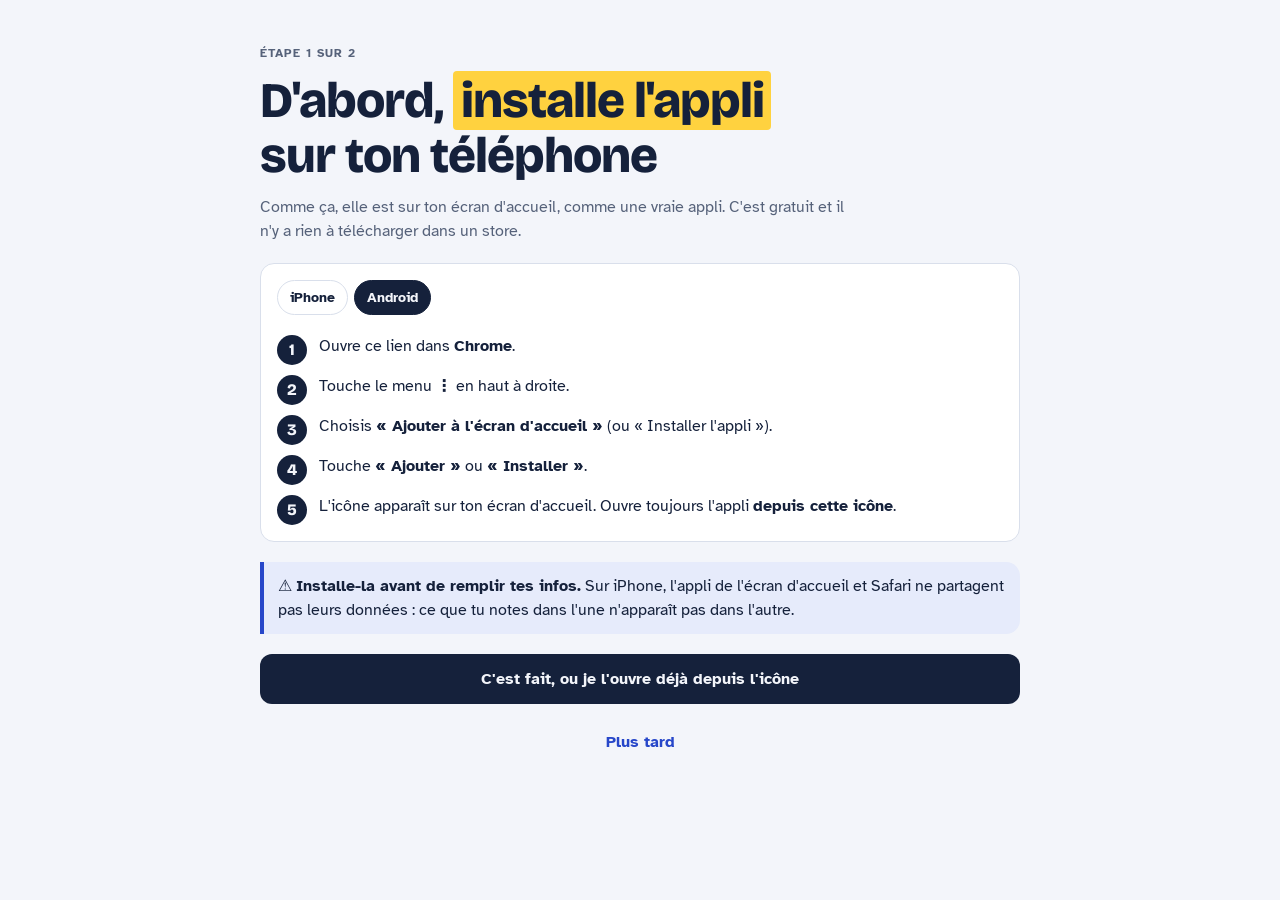
==== app/index.html @ 82f98bbd "Add files via upload" ====
<!doctype html>
<html lang="fr">
<head>
<meta charset="utf-8">
<meta name="viewport" content="width=device-width,initial-scale=1,viewport-fit=cover">
<title>Galère Academy</title>
<meta name="description" content="L'appli des 17-21 ans pour s'y retrouver dans ses papiers, ses droits et ses rendez-vous. Gratuite, sans compte, tes infos restent sur ton téléphone.">
<meta name="theme-color" content="#15213b">
<link rel="canonical" href="https://galere-academy.fr/app/">
<link rel="manifest" href="../manifest.webmanifest">
<link rel="icon" type="image/png" sizes="32x32" href="../icons/favicon-32.png">
<link rel="apple-touch-icon" href="../icons/apple-touch-icon.png">
<meta name="apple-mobile-web-app-capable" content="yes">
<meta name="mobile-web-app-capable" content="yes">
<meta name="apple-mobile-web-app-title" content="Galère Academy">
<meta name="apple-mobile-web-app-status-bar-style" content="default">
<style>:root{padding-top:env(safe-area-inset-top,0px);padding-bottom:env(safe-area-inset-bottom,0px)}body{margin:0}img{max-width:100%}[hidden]{display:none!important}</style>
</head>
<body>


<link rel="preconnect" href="https://fonts.googleapis.com">
<link rel="preconnect" href="https://fonts.gstatic.com" crossorigin>
<link rel="stylesheet" href="https://fonts.googleapis.com/css2?family=Bricolage+Grotesque:opsz,wght@12..96,600;12..96,800&family=Atkinson+Hyperlegible:ital,wght@0,400;0,700;1,400&display=swap">
<style>
/* Layout: une app mobile d'abord — barre d'onglets en bas, une vue à la fois (Accueil, Fiches, Jeux, Mon kit, Contacts) ; le dossier administratif comme motif : onglets de classeur, tampons « VALIDÉ » */
:root{
  --bg:#f3f5fa; --surface:#ffffff; --ink:#15213b; --muted:#56627a; --line:#d9dfeb;
  --marker:#ffd23f; --marker-ink:#15213b; --accent:#2747c9; --accent-soft:#e6ebfb;
  --ok:#1f8a5b; --ok-soft:#e2f4ea; --ko:#d1432b; --ko-soft:#fbe6e1;
  --display:"Bricolage Grotesque","Arial Black",system-ui,sans-serif;
  --body:"Atkinson Hyperlegible",system-ui,-apple-system,"Segoe UI",sans-serif;
  --r:14px;
  --c-qui:#15213b; --c-sante:#e5484d; --c-caf:#f76b15; --c-impots:#8e4ec6; --c-banque:#12a594;
  --c-logement:#3e63dd; --c-emploi:#0090ff; --c-mdph:#d6409f; --c-papiers:#e2a336; --c-droits:#5b5bd6;
  --tint:14%;
}
@media (prefers-color-scheme: dark){:root:not([data-theme="light"]){
  --bg:#0e1424; --surface:#172038; --ink:#e9edf6; --muted:#9ba6bf; --line:#2a3552;
  --marker:#ffd23f; --marker-ink:#15213b; --accent:#8ea4ff; --accent-soft:#1f2b52;
  --ok:#5fd19a; --ok-soft:#173a2b; --ko:#ff8a73; --ko-soft:#3d1f1a; --tint:24%; --c-qui:#3a4a73; color-scheme:dark}}
:root[data-theme="dark"]{
  --tint:24%; --c-qui:#3a4a73;
  --bg:#0e1424; --surface:#172038; --ink:#e9edf6; --muted:#9ba6bf; --line:#2a3552;
  --marker:#ffd23f; --marker-ink:#15213b; --accent:#8ea4ff; --accent-soft:#1f2b52;
  --ok:#5fd19a; --ok-soft:#173a2b; --ko:#ff8a73; --ko-soft:#3d1f1a; color-scheme:dark}
*{box-sizing:border-box}
html,body{background:var(--bg)}
html{font-size:calc(100% * var(--fz,1))}
body{color:var(--ink);font-family:var(--body);font-size:calc(16px * var(--fz,1));line-height:1.5;padding-left:max(16px,env(safe-area-inset-left,0px));padding-right:max(16px,env(safe-area-inset-right,0px));padding-block:0 calc(88px + env(safe-area-inset-bottom,0px))}
.wrap{max-width:760px;margin:0 auto;display:flex;flex-direction:column;gap:20px;padding-block:20px 8px}
h1,h2,h3{font-family:var(--display);line-height:1.1;margin:0;text-wrap:balance}
h1{font-size:clamp(2rem,7vw,3.1rem);font-weight:800;letter-spacing:-.02em}
h2{font-size:1.5rem;font-weight:800}
h3{font-size:1.1rem;font-weight:600}
p{margin:0}
.mk{background:var(--marker);color:var(--marker-ink);padding:0 .15em;border-radius:4px;box-decoration-break:clone;-webkit-box-decoration-break:clone}
.lede{color:var(--muted);max-width:60ch}
.eyebrow{font-size:.75rem;text-transform:uppercase;letter-spacing:.08em;color:var(--muted);font-weight:700}
button{font:inherit;color:inherit;cursor:pointer}
button:focus-visible,a:focus-visible,input:focus-visible,select:focus-visible{outline:3px solid var(--accent);outline-offset:2px}
a{color:var(--accent)}
.card{background:var(--surface);border:1px solid var(--line);border-radius:var(--r);padding:16px;display:flex;flex-direction:column;gap:10px;min-width:0}
.grid{display:grid;gap:12px;grid-template-columns:repeat(auto-fill,minmax(210px,1fr))}
/* onglets du bas */
nav.tabs{position:fixed;left:0;right:0;bottom:0;z-index:20;background:var(--surface);border-top:1px solid var(--line);padding-bottom:env(safe-area-inset-bottom,0px);padding-left:max(8px,env(safe-area-inset-left,0px));padding-right:max(8px,env(safe-area-inset-right,0px))}
nav.tabs .in{max-width:760px;margin:0 auto;display:grid;grid-template-columns:repeat(6,1fr)}
nav.tabs a{display:flex;flex-direction:column;align-items:center;gap:2px;padding:9px 2px 10px;text-decoration:none;color:var(--muted);font-size:.72rem;font-weight:700}
nav.tabs a svg{width:24px;height:24px}
nav.tabs a[aria-current="page"]{color:var(--ink)}
nav.tabs a[aria-current="page"] .ic{background:var(--marker);color:var(--marker-ink)}
.ic{display:grid;place-items:center;width:44px;height:28px;border-radius:999px}
/* accueil */
.hero{display:flex;flex-direction:column;gap:12px;padding-top:8px}
.stamp{display:inline-block;border:3px solid currentColor;border-radius:8px;padding:2px 10px;font-family:var(--display);font-weight:800;text-transform:uppercase;letter-spacing:.06em;transform:rotate(-4deg);font-size:.8rem}
.progress{height:12px;background:var(--line);border-radius:999px;overflow:hidden}
.progress>i{display:block;height:100%;background:var(--ok);border-radius:999px;transition:width .3s}
.big-btn{display:flex;align-items:center;justify-content:space-between;gap:12px;text-decoration:none;color:var(--ink);background:var(--surface);border:1px solid var(--line);border-radius:var(--r);padding:16px}
.big-btn strong{font-family:var(--display);font-size:1.15rem}
.big-btn span{color:var(--muted);font-size:.9rem}
.big-btn .go{flex:none;width:36px;height:36px;border-radius:50%;background:var(--ink);color:var(--bg);display:grid;place-items:center;font-weight:800}
/* fiches : onglets de classeur */
.folder{position:relative;text-align:left;background:var(--surface);border:1px solid var(--line);border-radius:4px var(--r) var(--r) var(--r);padding:20px 16px 16px;display:flex;flex-direction:column;gap:6px;min-height:104px}
.folder::before{content:attr(data-n);position:absolute;top:-1px;left:-1px;transform:translateY(-100%);background:var(--surface);border:1px solid var(--line);border-bottom:0;border-radius:10px 10px 0 0;padding:2px 14px;font-family:var(--display);font-weight:800;font-size:.85rem}
.folder strong{font-family:var(--display);font-size:1.1rem;line-height:1.15}
.folder span{color:var(--muted);font-size:.88rem}
.folder .done{color:var(--ok);font-weight:700}
.fgrid{display:grid;gap:30px 12px;grid-template-columns:repeat(auto-fill,minmax(210px,1fr));padding-top:22px}
.back{align-self:flex-start;background:none;border:0;padding:6px 0;color:var(--accent);font-weight:700}
.bref{background:var(--marker);color:var(--marker-ink);border-radius:var(--r);padding:16px 16px 16px 18px;display:flex;flex-direction:column;gap:8px}
.bref h3{font-size:1rem;text-transform:uppercase;letter-spacing:.06em}
.bref ul{margin:0;padding-left:20px;display:flex;flex-direction:column;gap:6px}
.tbl{overflow-x:auto;border:1px solid var(--line);border-radius:var(--r);background:var(--surface)}
table{border-collapse:collapse;width:100%;font-size:.95rem}
th,td{text-align:left;vertical-align:top;padding:10px 12px;border-bottom:1px solid var(--line)}
th{font-size:.78rem;text-transform:uppercase;letter-spacing:.05em;color:var(--muted)}
tr:last-child td{border-bottom:0}
.note{border-left:4px solid var(--accent);background:var(--accent-soft);border-radius:0 var(--r) var(--r) 0;padding:12px 14px}
.help{border:2px dashed var(--line);border-radius:var(--r);padding:14px;display:flex;flex-direction:column;gap:4px}
.mots{display:grid;gap:8px}
.mot{display:grid;grid-template-columns:minmax(120px,34%) 1fr;gap:12px;padding:10px 12px;background:var(--surface);border:1px solid var(--line);border-radius:10px}
.mot b{font-family:var(--display)}
@media (max-width:480px){.mot{grid-template-columns:1fr;gap:2px}}
/* cases à cocher */
.checks{display:flex;flex-direction:column;gap:8px}
.chk{display:flex;gap:12px;align-items:flex-start;background:var(--surface);border:1px solid var(--line);border-radius:10px;padding:12px;cursor:pointer}
.chk input{width:22px;height:22px;flex:none;margin:1px 0 0;accent-color:var(--ok)}
.chk:has(input:checked){background:var(--ok-soft);border-color:var(--ok)}
.chk:has(input:checked) span{text-decoration:line-through;text-decoration-color:var(--ok)}
/* jeux */
.gcard{text-align:left;border:1px solid var(--line);background:var(--surface);border-radius:var(--r);padding:16px;display:flex;flex-direction:column;gap:6px}
.gcard strong{font-family:var(--display);font-size:1.2rem}
.gcard span{color:var(--muted);font-size:.9rem}
.gcard .tag{align-self:flex-start;font-size:.72rem;font-weight:700;text-transform:uppercase;letter-spacing:.06em;background:var(--accent-soft);color:var(--accent);border-radius:999px;padding:2px 9px}
.filters{display:flex;flex-wrap:wrap;gap:6px}
.chip{border:1px solid var(--line);background:var(--surface);border-radius:999px;padding:6px 12px;font-size:.88rem;font-weight:700}
.chip[aria-pressed="true"]{background:var(--ink);color:var(--bg);border-color:var(--ink)}
.play{display:flex;flex-direction:column;gap:14px}
.hud{display:flex;justify-content:space-between;align-items:center;gap:10px;font-weight:700}
.hud .sc{font-family:var(--display);font-size:1.2rem;font-variant-numeric:tabular-nums}
.q{font-family:var(--display);font-size:clamp(1.25rem,4.6vw,1.75rem);font-weight:600;line-height:1.25}
.sms{background:var(--surface);border:1px solid var(--line);border-radius:18px 18px 18px 4px;padding:14px 16px;font-size:1.08rem}
.opts{display:flex;flex-direction:column;gap:10px}
.opt{text-align:left;border:2px solid var(--line);background:var(--surface);border-radius:12px;padding:14px 16px;font-size:1.02rem;font-weight:700;min-height:54px}
.opt:hover:not(:disabled){border-color:var(--ink)}
.opt.ok{border-color:var(--ok);background:var(--ok-soft)}
.opt.ko{border-color:var(--ko);background:var(--ko-soft)}
.opt:disabled{cursor:default}
.duo{display:grid;grid-template-columns:1fr 1fr;gap:10px}
.duo .opt{text-align:center;font-family:var(--display);font-size:1.25rem}
.verdict{position:relative;border-radius:var(--r);padding:14px 16px;display:flex;flex-direction:column;gap:6px}
.verdict.ok{background:var(--ok-soft)} .verdict.ko{background:var(--ko-soft)}
.verdict .stamp{align-self:flex-start}
.verdict.ok .stamp{color:var(--ok)} .verdict.ko .stamp{color:var(--ko)}
.btn{border:0;background:var(--ink);color:var(--bg);border-radius:12px;padding:13px 18px;font-weight:700;font-size:1rem}
.btn.ghost{background:transparent;color:var(--ink);border:2px solid var(--line)}
.row{display:flex;gap:10px;flex-wrap:wrap}
.end{align-items:flex-start;text-align:left}
.end .big{font-family:var(--display);font-size:3.2rem;font-weight:800;font-variant-numeric:tabular-nums}
/* budget */
.money{display:grid;grid-template-columns:1fr 1fr;gap:12px}
@media (max-width:560px){.money{grid-template-columns:1fr}}
.line{display:flex;justify-content:space-between;gap:10px;padding:6px 0;border-bottom:1px dashed var(--line);font-variant-numeric:tabular-nums}
.line:last-child{border-bottom:0}
.solde{font-family:var(--display);font-size:2.2rem;font-weight:800;font-variant-numeric:tabular-nums}
.solde.neg{color:var(--ko)} .solde.pos{color:var(--ok)}
.weeks{display:flex;gap:6px}
.weeks i{flex:1;height:8px;border-radius:999px;background:var(--line)}
.weeks i.on{background:var(--accent)}
.fld{display:grid;grid-template-columns:1fr 110px;gap:10px;align-items:center}
.fld label{font-size:.95rem}
input[type=number],input[type=text],input[type=tel],input[type=password]{font:inherit;color:var(--ink);background:var(--surface);border:1px solid var(--line);border-radius:10px;padding:9px 10px;width:100%;min-width:0}
input[type=number]{text-align:right;font-variant-numeric:tabular-nums}
/* annuaire */
.num{display:grid;grid-template-columns:repeat(auto-fill,minmax(150px,1fr));gap:10px}
.num div{background:var(--surface);border:1px solid var(--line);border-radius:12px;padding:12px;display:flex;flex-direction:column;gap:2px}
.num b{font-family:var(--display);font-size:1.45rem;font-variant-numeric:tabular-nums;user-select:all}
.num span{font-size:.85rem;color:var(--muted)}
.num .urgent{border-color:var(--ko)} .num .urgent b{color:var(--ko)}
.org{display:flex;flex-direction:column;gap:4px}
.org .tel{font-family:var(--display);font-weight:600;user-select:all}
.org .miss{color:var(--muted);font-style:italic;font-size:.88rem}
.search{font:inherit;width:100%;padding:12px 14px;border-radius:12px;border:1px solid var(--line);background:var(--surface);color:var(--ink)}
.contact{display:grid;grid-template-columns:minmax(110px,28%) 1fr 1fr;gap:8px;align-items:center}
@media (max-width:560px){.contact{grid-template-columns:1fr 1fr}.contact b{grid-column:1/-1}}
.foot{color:var(--muted);font-size:.85rem}
/* couleurs par thème */
[data-c]{--c:var(--c-qui)}
[data-c=sante]{--c:var(--c-sante)}[data-c=caf]{--c:var(--c-caf)}[data-c=impots]{--c:var(--c-impots)}[data-c=banque]{--c:var(--c-banque)}
[data-c=logement]{--c:var(--c-logement)}[data-c=emploi]{--c:var(--c-emploi)}[data-c=mdph],[data-c=handicap]{--c:var(--c-mdph)}[data-c=papiers]{--c:var(--c-papiers)}[data-c=droits]{--c:var(--c-droits)}
.ico{flex:none;display:grid;place-items:center;width:var(--s,44px);height:var(--s,44px);border-radius:calc(var(--s,44px)*.3);background:var(--c);color:#fff;box-shadow:0 2px 0 color-mix(in srgb,var(--c) 70%,#000)}
.ico svg{width:58%;height:58%}
.mosaic{display:grid;grid-template-columns:repeat(5,1fr);gap:10px;max-width:340px}
.mosaic .ico{--s:100%;aspect-ratio:1;width:100%;height:auto}
.mosaic .ico:nth-child(odd){transform:rotate(-4deg)} .mosaic .ico:nth-child(3n){transform:rotate(5deg)}
.folder[data-c]{border-color:color-mix(in srgb,var(--c) 35%,var(--line));background:color-mix(in srgb,var(--c) var(--tint),var(--surface))}
.folder[data-c]::before{background:var(--c);color:#fff;border-color:var(--c)}
.folder .top{display:flex;gap:12px;align-items:center}
.fhead{display:flex;gap:14px;align-items:center;background:var(--c);color:#fff;border-radius:var(--r);padding:16px}
.fhead .ico{background:rgba(255,255,255,.18);box-shadow:none}
.fhead .eyebrow{color:rgba(255,255,255,.85)}
.fhead h2{color:#fff}
.bref[data-c]{background:color-mix(in srgb,var(--c) var(--tint),var(--surface));color:var(--ink);border-left:6px solid var(--c)}
.bref[data-c] h3{color:var(--c)}
:root[data-theme="dark"] .bref[data-c] h3{color:var(--ink)}
.gcard[data-c]{border-color:color-mix(in srgb,var(--c) 35%,var(--line));background:color-mix(in srgb,var(--c) var(--tint),var(--surface))}
.gcard .top{display:flex;gap:12px;align-items:center;justify-content:space-between}
.qcard{border-radius:var(--r);padding:16px;background:color-mix(in srgb,var(--c) var(--tint),var(--surface));border:1px solid color-mix(in srgb,var(--c) 35%,var(--line));display:flex;flex-direction:column;gap:10px}
.qcard .top{display:flex;gap:10px;align-items:center}
.big-btn .ico,.folder .ico,.gcard .ico{--s:46px;color:#fff}
.folder .ico{--s:40px}
.big-btn .lft{display:flex;gap:14px;align-items:center;min-width:0}
.opt .k{display:inline-grid;place-items:center;width:26px;height:26px;border-radius:8px;background:var(--line);margin-right:10px;font-size:.85rem}
.emo{font-size:1.6rem;line-height:1}
.idrow{display:grid;grid-template-columns:minmax(0,1fr) auto auto;gap:6px;align-items:center}
.idrow .btn{padding:8px 10px;font-size:.85rem}
/* démarches */
.dem{border:1px solid color-mix(in srgb,var(--c) 40%,var(--line));border-radius:var(--r);background:var(--surface);overflow:hidden}
.dem>summary{list-style:none;cursor:pointer;display:flex;gap:12px;align-items:center;padding:14px 16px;background:color-mix(in srgb,var(--c) var(--tint),var(--surface))}
.dem>summary::-webkit-details-marker{display:none}
.dem>summary b{font-family:var(--display);font-size:1.05rem;line-height:1.2;flex:1}
.dem>summary .pg{font-size:.8rem;font-weight:700;color:var(--muted);white-space:nowrap}
.dem[open]>summary .chev{transform:rotate(90deg)}
.dem .chev{transition:transform .2s;font-weight:800}
.dem .body{padding:14px 16px;display:flex;flex-direction:column;gap:12px}
.dem .when{background:var(--accent-soft);border-radius:10px;padding:10px 12px;font-size:.95rem}
.dem ol{margin:0;padding:0;list-style:none;display:flex;flex-direction:column;gap:8px;counter-reset:st}
.dem ol .chk span::before{counter-increment:st;content:counter(st) ". ";font-weight:800;color:var(--c)}
.links{display:flex;flex-direction:column;gap:8px}
.links a{display:flex;justify-content:space-between;gap:10px;align-items:center;text-decoration:none;font-weight:700;border:2px solid var(--c);color:var(--ink);border-radius:12px;padding:11px 14px}
.links a::after{content:"↗";font-weight:800;color:var(--c)}
.links a:first-child{background:var(--c);color:#fff}.links a:first-child::after{color:#fff}
/* coffre chiffré */
.vgrid{display:grid;grid-template-columns:repeat(auto-fill,minmax(140px,1fr));gap:10px}
.vdoc{border:1px solid var(--line);border-radius:12px;background:var(--surface);overflow:hidden;display:flex;flex-direction:column;text-align:left;padding:0}
.vdoc img{width:100%;aspect-ratio:4/3;object-fit:cover;background:var(--line);display:block}
.vdoc span{padding:8px 10px;font-size:.85rem;font-weight:700;line-height:1.25}
.vdoc small{padding:0 10px 8px;color:var(--muted);font-size:.75rem}
.pin{font-family:var(--display);font-size:1.6rem;letter-spacing:.5em;text-align:center}
.tts{display:inline-flex;align-items:center;gap:6px;align-self:flex-start;border:1px solid var(--line);background:var(--surface);color:var(--ink);border-radius:99px;padding:7px 13px;font:700 .88rem var(--body);cursor:pointer}
.tts[aria-pressed=true]{background:var(--ink);color:var(--surface)}
.fzrow{display:flex;gap:8px}
.fzrow button{flex:1;border:1px solid var(--line);background:var(--surface);color:var(--ink);border-radius:10px;padding:8px 0;font-weight:800;cursor:pointer}
.fzrow button[aria-pressed=true]{background:var(--ink);color:var(--surface);border-color:var(--ink)}
.viewer{position:fixed;inset:0;z-index:50;background:#000;display:flex;flex-direction:column;padding:calc(10px + env(safe-area-inset-top,0px)) max(10px,env(safe-area-inset-right,0px)) calc(10px + env(safe-area-inset-bottom,0px)) max(10px,env(safe-area-inset-left,0px));gap:10px}
.viewer .vt{display:flex;justify-content:space-between;align-items:center;gap:10px;color:#fff}
.viewer .vt b{font-family:var(--display)}
.viewer img{flex:1;min-height:0;width:100%;object-fit:contain}
.viewer button{background:#fff;color:#000;border:0;border-radius:10px;padding:10px 14px;font-weight:700}
.lockbar{display:flex;justify-content:space-between;align-items:center;gap:10px;flex-wrap:wrap}
.err{color:var(--ko);font-weight:700}
/* adresses proches */
.places{display:flex;flex-direction:column;gap:8px}
.place{display:flex;flex-direction:column;gap:3px;padding:10px 12px;border-radius:10px;background:color-mix(in srgb,var(--c) var(--tint),var(--surface));font-size:.92rem}
.place>b{font-family:var(--display);font-size:.98rem;line-height:1.2}
.place .tel{font-family:var(--display);font-weight:600;user-select:all}
/* feuille de route */
.road{list-style:none;margin:0;padding:0;display:flex;flex-direction:column;gap:14px;position:relative}
.road>li{display:flex;flex-direction:column;gap:8px;padding-left:0}
.road .ph{display:flex;gap:10px;align-items:center}
.road .ph b{font-family:var(--display);font-size:1.05rem}
.dotn{flex:none;width:30px;height:30px;border-radius:50%;background:var(--c-droits);color:#fff;display:grid;place-items:center;font-family:var(--display);font-weight:800}
/* anniversaire */
.bday{background:linear-gradient(135deg,var(--c-sante),var(--c-caf) 45%,var(--marker));color:#15213b;border-radius:var(--r);padding:18px;display:flex;flex-direction:column;gap:8px;text-align:left}
.bday h2{font-size:1.7rem}
.bday .btn{background:#15213b;color:#fff}
.confetti{position:fixed;inset:0;pointer-events:none;z-index:60}
.road>li.now{background:color-mix(in srgb,var(--c-droits) var(--tint),var(--surface));border-radius:var(--r);padding:10px}
.road .soon{border-radius:999px;padding:1px 9px;font-size:.75rem;font-weight:700;color:#fff}
/* installation */
.inst{margin:10px 0 0;padding-left:0;list-style:none;counter-reset:i;display:flex;flex-direction:column;gap:10px}
.inst li{counter-increment:i;display:flex;gap:12px;align-items:flex-start;line-height:1.4}
.inst li::before{content:counter(i);flex:none;width:30px;height:30px;border-radius:50%;background:var(--ink);color:var(--bg);display:grid;place-items:center;font-family:var(--display);font-weight:800}
/* agenda */
.cal{display:grid;grid-template-columns:repeat(7,1fr);gap:4px;text-align:center}
.cal .dn{font-size:.72rem;font-weight:700;color:var(--muted);text-transform:uppercase}
.cal button{aspect-ratio:1;border:1px solid transparent;background:none;border-radius:10px;font-variant-numeric:tabular-nums;position:relative;font-weight:700;min-width:0;padding:0}
.cal button.out{color:var(--muted);opacity:.45}
.cal button.today{border-color:var(--ink)}
.cal button.sel{background:var(--ink);color:var(--bg)}
.cal button .dots{position:absolute;left:0;right:0;bottom:12%;display:flex;justify-content:center;gap:2px}
.cal button .dots i{width:6px;height:6px;border-radius:50%;background:var(--c)}
.calhd{display:flex;justify-content:space-between;align-items:center;gap:8px}
.calhd button{border:1px solid var(--line);background:var(--surface);border-radius:10px;width:40px;height:40px;font-weight:800}
.rdv{border-left:6px solid var(--c);background:color-mix(in srgb,var(--c) var(--tint),var(--surface));border-radius:0 var(--r) var(--r) 0;padding:14px;display:flex;flex-direction:column;gap:8px}
.rdv .when{font-family:var(--display);font-weight:800;font-size:1.05rem}
.rdv .meta{display:flex;flex-direction:column;gap:2px;font-size:.95rem}
.rdv .meta .tel{font-family:var(--display);font-weight:600;user-select:all}
.rdv .docs{display:flex;flex-direction:column;gap:6px}
.rdv .docs .chk{padding:8px 10px;background:var(--surface)}
.rdv.past{opacity:.6}
.rdv .soon{align-self:flex-start;background:var(--ko);color:#fff;border-radius:999px;padding:1px 9px;font-size:.75rem;font-weight:700}
form.rf{display:grid;gap:10px;grid-template-columns:1fr 1fr}
form.rf .full{grid-column:1/-1}
form.rf label{display:flex;flex-direction:column;gap:4px;font-size:.88rem;color:var(--muted);font-weight:700}
form.rf input,form.rf select,form.rf textarea{font:inherit;color:var(--ink);background:var(--surface);border:1px solid var(--line);border-radius:10px;padding:9px 10px;width:100%;min-width:0}
.sugg{display:flex;flex-wrap:wrap;gap:6px}
.sugg button{border:1px dashed var(--line);background:var(--surface);border-radius:999px;padding:5px 10px;font-size:.85rem}
.sugg button[aria-pressed="true"]{border-style:solid;border-color:var(--ok);background:var(--ok-soft)}
@media (max-width:420px){form.rf{grid-template-columns:1fr}}
@media (prefers-reduced-motion:reduce){*{transition:none!important;animation:none!important}}
@keyframes pop{from{transform:scale(.6) rotate(-14deg);opacity:0}to{transform:scale(1) rotate(-4deg);opacity:1}}
.verdict .stamp{animation:pop .25s ease-out}
</style>

<div class="wrap" id="app"></div>

<nav class="tabs" aria-label="Menu">
  <div class="in">
    <a href="#accueil" data-v="accueil"><span class="ic"><svg viewBox="0 0 24 24" fill="none" stroke="currentColor" stroke-width="2" stroke-linecap="round" stroke-linejoin="round"><path d="M3 11l9-7 9 7v9a1 1 0 0 1-1 1h-5v-6H9v6H4a1 1 0 0 1-1-1z"/></svg></span>Accueil</a>
    <a href="#fiches" data-v="fiches"><span class="ic"><svg viewBox="0 0 24 24" fill="none" stroke="currentColor" stroke-width="2" stroke-linecap="round" stroke-linejoin="round"><path d="M3 7a2 2 0 0 1 2-2h4l2 2h8a2 2 0 0 1 2 2v9a2 2 0 0 1-2 2H5a2 2 0 0 1-2-2z"/></svg></span>Fiches</a>
    <a href="#jeux" data-v="jeux"><span class="ic"><svg viewBox="0 0 24 24" fill="none" stroke="currentColor" stroke-width="2" stroke-linecap="round" stroke-linejoin="round"><rect x="3" y="7" width="18" height="11" rx="4"/><path d="M8 11v3M6.5 12.5h3M15 12h.01M17.5 13.5h.01"/></svg></span>Jeux</a>
    <a href="#agenda" data-v="agenda"><span class="ic"><svg viewBox="0 0 24 24" fill="none" stroke="currentColor" stroke-width="2" stroke-linecap="round" stroke-linejoin="round"><rect x="3" y="4" width="18" height="18" rx="2"/><path d="M16 2v4M8 2v4M3 10h18"/></svg></span>Agenda</a>
    <a href="#kit" data-v="kit"><span class="ic"><svg viewBox="0 0 24 24" fill="none" stroke="currentColor" stroke-width="2" stroke-linecap="round" stroke-linejoin="round"><path d="M9 11l3 3 8-8"/><path d="M20 12v6a2 2 0 0 1-2 2H6a2 2 0 0 1-2-2V6a2 2 0 0 1 2-2h9"/></svg></span>Mon kit</a>
    <a href="#contacts" data-v="contacts"><span class="ic"><svg viewBox="0 0 24 24" fill="none" stroke="currentColor" stroke-width="2" stroke-linecap="round" stroke-linejoin="round"><path d="M22 16.9v3a2 2 0 0 1-2.2 2 19.8 19.8 0 0 1-8.6-3.1 19.5 19.5 0 0 1-6-6A19.8 19.8 0 0 1 2.1 4.2 2 2 0 0 1 4.1 2h3a2 2 0 0 1 2 1.7c.1.9.4 1.8.7 2.7a2 2 0 0 1-.5 2.1L8 9.8a16 16 0 0 0 6 6l1.3-1.3a2 2 0 0 1 2.1-.4c.9.3 1.8.6 2.7.7a2 2 0 0 1 1.7 2z"/></svg></span>Contacts</a>
  </div>
</nav>

<script>
// Contenu Galère Academy (version octobre 2026)
const GA = {
fiches: [
 {id:"qui", n:"0", titre:"Qui fait quoi ?", couleur:"ink",
  bref:["Chaque organisme a son rôle. Le bon réflexe : savoir à qui s'adresser avant de chercher partout."],
  tableau:{tete:["Organisme","Il s'occupe de…","Site"],lignes:[
   ["CPAM (Assurance maladie)","Ta santé : carte Vitale, remboursements","ameli.fr"],
   ["Mutuelle / CSS","Le reste des frais de santé que la Sécu ne paie pas","ameli.fr (CSS)"],
   ["CAF","Aide au logement (APL), prime d'activité","caf.fr"],
   ["Impôts","Déclarer tes revenus, ton avis d'impôt","impots.gouv.fr"],
   ["Mission locale","T'accompagner de 16 à 25 ans : emploi, formation, aides","missionlocale31.org"],
   ["France Travail","Chercher un emploi, être indemnisé","francetravail.fr"],
   ["MDPH","Les droits liés au handicap","mdph31.fr"],
   ["MDS (Département)","Aides sociales, FSL, FAJ, ton référent","haute-garonne.fr"],
   ["ANTS / mairie","Carte d'identité, passeport, permis","ants.gouv.fr"],
   ["Banque","Ton compte, ta carte, ton RIB","–"]]}},
 {id:"sante", n:"1", titre:"Ma santé",
  bref:["À 18 ans, tu es assuré à ton nom : carte Vitale, compte ameli, ton RIB, ton adresse.",
   "La Sécu paie une partie, la mutuelle paie le reste. Sans mutuelle, c'est toi qui paies le reste.",
   "Si tu gagnes moins d'environ 868 € par mois, tu peux avoir la CSS : une mutuelle gratuite.",
   "Choisis un médecin traitant : sinon tu es beaucoup moins remboursé."],
  tableau:{titre:"Je ne me sens pas bien : qu'est-ce que je fais ?",tete:["Ma situation","Je fais quoi ?"],lignes:[
   ["Je suis malade, ce n'est pas grave","Je prends rendez-vous chez mon médecin traitant (ou en téléconsultation)"],
   ["C'est le soir ou le week-end, le cabinet est fermé","J'appelle le 116 117 (médecin de garde)"],
   ["Il me faut une pharmacie ouverte","J'appelle le 3237"],
   ["C'est très grave (malaise, accident, je respire mal)","J'appelle le 15 ou le 112"],
   ["J'ai mal aux dents le week-end","J'appelle le 15"],
   ["Ça ne va pas dans ma tête, j'ai besoin de parler","Fil Santé Jeunes 0 800 235 236 (gratuit, anonyme, 9 h-23 h) ou Mon soutien psy (12 séances chez un psy)"],
   ["J'ai des idées noires","J'appelle le 3114, jour et nuit, gratuit"],["Je subis des violences sexistes, sexuelles ou dans mon couple","J'appelle le 3919 (gratuit, anonyme, 24 h/24). En danger tout de suite : le 17, ou le 114 par SMS"]]},
  note:"Les urgences de l'hôpital, c'est seulement pour les urgences graves. Si tu hésites : appelle d'abord le 15 ou le 116 117, ils te disent où aller.",
  tableau2:{titre:"Combien ça coûte ? Une consultation chez le généraliste : 30 €",tete:["Ma situation","Je paie à la fin"],lignes:[
   ["Avec médecin traitant + mutuelle","2 €"],["Avec médecin traitant, sans mutuelle","11 €"],
   ["Sans médecin traitant, avec mutuelle","12,60 €"],["Avec la CSS","0 € (et je n'avance rien)"]]},
  liste:{titre:"C'est gratuit pour moi (moins de 26 ans)",items:["Préservatifs en pharmacie, sans ordonnance.",
   "Contraception (pilule, implant, stérilet) et la pilule du lendemain (pour toutes, sans ordonnance).",
   "Dépistage du VIH et des IST en laboratoire, sans ordonnance.",
   "Mon bilan prévention (18-25 ans) : un rendez-vous gratuit pour faire le point sur ta santé.",
   "Dentiste M'T dents : un rendez-vous par an jusqu'à 24 ans."]},
  mots:[["Carte Vitale","Ta carte de santé. La 1re est gratuite. Elle existe aussi en appli."],
   ["Compte ameli","Ton espace en ligne : remboursements, attestation, carte Vitale."],
   ["Attestation de droits","Le papier qui prouve que tu es assuré (à télécharger sur ameli)."],
   ["Médecin traitant","Ton médecin principal, que tu déclares à la Sécu."],
   ["Reste à charge","Ce que tu paies vraiment à la fin."],
   ["Tiers payant","Tu n'avances pas l'argent."],
   ["Secteur 1 / secteur 2","Secteur 1 : prix de la Sécu. Secteur 2 : le médecin peut demander plus."]],
  faire:["J'ai ma carte Vitale à mon nom (ou l'appli).","J'ai créé mon compte ameli.","Mon RIB et mon adresse sont à jour sur ameli.",
   "J'ai déclaré un médecin traitant.","J'ai une mutuelle ou la CSS (et je connais sa date de fin).","J'ai enregistré le 15, le 116 117 et le 3114 dans mon téléphone."],
  aide:"Accueil CPAM, MDS, Mission locale, ton référent. Téléphone de l'Assurance maladie : 36 46."},
 {id:"caf", plus:[["Simuler toutes mes aides (1jeune1solution)","https://www.1jeune1solution.gouv.fr/mes-aides"],["Les fiches de La B'ASE, pour les jeunes de la protection de l'enfance","https://www.la-base.org"]], n:"2", titre:"La CAF",
  bref:["La CAF peut t'aider à payer ton loyer (APL) et compléter ton salaire (prime d'activité, dès 18 ans).",
   "Rien n'est automatique : tu fais une simulation, puis une demande sur caf.fr ou l'appli.",
   "Demande l'APL dès que tu entres dans ton logement : le 1er mois n'est jamais payé.",
   "Tu dois signaler tout changement (adresse, travail, salaire, couple). Sinon, tu devras rembourser.","Tu attends un enfant ou tu es déjà parent ? La CAF a des aides pour toi : prime à la naissance, allocation de base, ASF si tu l'élèves seul(e). Les démarches sont plus bas."],
  mots:[["Numéro d'allocataire","Ton numéro CAF, sur tous tes courriers."],["APL","Aide pour payer le loyer, souvent versée directement au propriétaire."],
   ["Prime d'activité","Un complément pour ceux qui travaillent avec un petit salaire."],["Déclaration trimestrielle","Tous les 3 mois, tu vérifies et tu valides tes revenus (pré-remplis)."],
   ["Indu / trop-perçu","De l'argent touché en trop, à rembourser."]],
  faire:["J'ai fait une simulation sur caf.fr ou mesdroitssociaux.gouv.fr.","J'ai créé mon compte CAF et installé l'appli « Caf - Mon Compte ».",
   "Je connais mon numéro d'allocataire (ou je sais où le trouver).","Je fais ma déclaration tous les 3 mois si je touche la prime d'activité."],
  aide:"Permanence CAF à Villefranche, 134 rue de la République, sur rendez-vous (pris sur caf.fr). France Services de Nailloux. Ton référent."},
 {id:"impots", n:"3", titre:"Les impôts",
  bref:["Chaque printemps, tu déclares tes revenus, même si tu gagnes peu.","Tu reçois un avis d'impôt (ou de non-imposition) en ligne, dans ton espace impots.gouv.fr.",
   "Cet avis, on te le demandera souvent : logement, CSS, bourse, CAF, banque. Garde-le.","Si tu travailles, l'impôt est retiré directement de ton salaire."],
  note:"Bon à savoir : apprenti ? Ton salaire n'est pas imposé jusqu'à 21 622 € par an (revenus 2025). Étudiant ? Tes petits boulots sont exonérés jusqu'à 5 405 €. Bourses et APL ne se déclarent pas.",
  faire:["Je sais si je dois déclarer seul ou si je suis rattaché (je pose la question à mon référent).","J'ai créé mon espace sur impots.gouv.fr.","J'ai téléchargé mon avis d'impôt et je l'ai rangé."],
  aide:"Permanence des impôts à la France Services de Nailloux (le lundi). Téléphone : 0809 401 401. Ton référent."},
 {id:"banque", n:"4", titre:"Ma banque et mon budget",
  bref:["Ton RIB sert à recevoir ton salaire, l'APL, les remboursements santé. Tu peux le donner.",
   "Tes codes, ton mot de passe et les codes reçus par SMS : à personne. Jamais. Même à « ta banque ».",
   "Le découvert coûte cher. Regarde ton solde sur l'appli avant de payer.",
   "Une banque refuse de t'ouvrir un compte ? La Banque de France peut obliger une banque à le faire (droit au compte)."],
  liste:{titre:"Attention arnaques",items:["Un « conseiller » t'appelle pour « bloquer une fraude » ? Raccroche et rappelle ta banque.",
   "Un SMS te demande de payer une amende, un colis ou ta carte Vitale ? N'ouvre pas le lien.",
   "Quelqu'un te propose de l'argent facile contre ta carte ou ton RIB ? C'est illégal, tu risques gros."]},
  note:"Mon budget : reste pour vivre = ce qui rentre − ce qui sort. Fais le calcul dans « Mon kit » > « Mon budget ».",
  aide:"Point conseil budget (gratuit) à la France Services de Nailloux. Banque de France : 34 14. Appli gratuite « Pilote Budget »."},
 {id:"logement", plus:[["Simuler mes aides au logement (1jeune1solution)","https://www.1jeune1solution.gouv.fr/mes-aides"],["Les fiches logement de La B'ASE","https://www.la-base.org"]], n:"5", titre:"Mon logement",
  bref:["Avant de signer, calcule : loyer + charges + énergie + assurance − APL. Il doit te rester de quoi vivre.",
   "Visale : une caution gratuite si tu as 30 ans ou moins. Demande-la avant de signer.","L'assurance habitation est obligatoire.",
   "Fais l'état des lieux avec des photos, et demande l'APL tout de suite.","Ancien de l'ASE ? Tu es prioritaire pour un logement social pendant 3 ans."],
  faire:["J'ai fait ma demande de logement social sur demande-logement-social.gouv.fr (à renouveler chaque année).","J'ai demandé mon visa Visale avant de signer.",
   "J'ai une assurance habitation.","J'ai fait ma demande d'APL le mois de mon entrée.","J'ai noté les relevés des compteurs le jour de l'état des lieux."],
  aide:"MDS (FSL : aide pour la caution, l'installation, les factures), ADIL 31 (conseils gratuits, 05 61 22 46 22), CLLAJ 31. Urgence : 115."},
 {id:"emploi", n:"6", titre:"Emploi, permis, arrêt de travail",
  bref:["La Mission locale t'aide de 16 à 25 ans. Elle peut te proposer le CEJ : un accompagnement avec une allocation jusqu'à 566 € par mois.",
   "Inscrit à France Travail ? Tu dois t'actualiser chaque mois (du 28 au 15), sinon tu es radié.","Tes fiches de paie : à garder toute ta vie.",
   "Transport : avec l'appli FAIRTIQ et « + = 0 » (12-26 ans), les trains et cars liO deviennent gratuits à partir du 11e trajet du mois.",
   "Permis : le permis à 1 € par jour (prêt sans intérêts). Le FAJ peut aussi aider : parles-en à ton référent.","Malade ou blessé au travail ? Ton arrêt s'envoie sous 48 heures, un accident se signale sous 24 heures. Les démarches sont plus bas."],
  faire:["Je connais la permanence de la Mission locale à Villefranche (Labège : 05 61 28 71 30).","J'ai mon attestation de JDC (demandée pour le permis et les examens).","Je range mes fiches de paie dans un classeur."],
  aide:"Mission locale, France Travail (7 place des Cerisiers, Villefranche, 39 49), ton référent."},
 {id:"mdph", n:"7", titre:"Handicap : la MDPH",
  bref:["La MDPH s'occupe des droits liés au handicap : AAH (une allocation), RQTH (reconnaissance au travail), aides, orientation.",
   "Il faut un formulaire et un certificat médical de moins d'un an.","C'est long (environ 5 mois) : on anticipe avec son référent.","Avoir une RQTH ne t'oblige pas à le dire à ton employeur."],
  aide:"MDPH 31, Toulouse, 05 34 33 11 00 (le matin), sur rendez-vous. Ton référent et ton médecin."},
 {id:"papiers", n:"8", titre:"Mes papiers et le numérique",
  bref:["Une adresse mail sérieuse (prénom.nom) que tu lis vraiment.","FranceConnect : un seul identifiant pour ameli, CAF, impôts…",
   "Un classeur papier et une copie scannée de tes papiers importants.","Ne donne jamais tes mots de passe, même à un ami."],
  tableau:{titre:"Je garde combien de temps ?",tete:["Papier","Je le garde"],lignes:[
   ["Fiches de paie, contrats de travail, diplômes","Toute ma vie"],["Avis d'impôt","Au moins 3 ans"],["Quittances de loyer","Le temps de la location + 3 ans"],
   ["Factures (électricité, téléphone, internet), relevés de banque, courriers CAF","5 ans"],["Remboursements santé","2 ans"]]},
  liste:{titre:"Mon classeur en 6 intercalaires",items:["Identité (carte d'identité, acte de naissance, JDC)","Santé (carte Vitale, CSS, mutuelle)","CAF et aides","Impôts",
   "Travail et formation (fiches de paie, contrats, diplômes)","Logement et banque (bail, quittances, assurance, RIB)"]},
  aide:"France Services de Nailloux (aide aux démarches en ligne, conseiller numérique), ton référent."},
 {id:"droits", plus:[["Les 108 fiches de La B'ASE (CNAPE)","https://www.la-base.org"],["Simuler mes aides (1jeune1solution)","https://www.1jeune1solution.gouv.fr/mes-aides"]], n:"9", titre:"Mes 18 ans : la feuille de route",
  bref:["Tu signes seul tes contrats, tu votes, tu es responsable de tes papiers.",
   "Jusqu'à 21 ans, si tu as été confié à l'ASE, le Département peut continuer à t'accompagner. Et tu peux revenir demander de l'aide.",
   "Ton pécule (l'allocation de rentrée scolaire mise de côté pour toi) : tu dois le demander à la Caisse des dépôts.",
   "Tu peux demander à lire ton dossier ASE.","Étudiant ? Ancien de l'ASE = bourse au maximum, sans condition de revenus."],
  liste:{titre:"Mes devoirs",items:["Ouvrir mes courriers et mes messages en ligne.","Signaler mes changements (CAF, Sécu, France Travail, impôts).","Déclarer mes revenus chaque année.",
   "Assurer mon logement.","Respecter mes engagements (bail, contrat de travail, contrat jeune majeur)."]},
  aide:"Ton référent ASE, la MDS, la Mission locale. Point justice gratuit à Villefranche (134 rue de la République, sur rendez-vous)."}
],
kit:["Carte d'identité valide","Carte Vitale à mon nom + compte ameli","Médecin traitant déclaré","Mutuelle ou CSS (date de fin notée)","Compte bancaire à mon nom + RIB",
 "Adresse mail sérieuse + FranceConnect","Attestation de recensement ou de JDC","Compte CAF (si logement ou travail)","Espace impots.gouv.fr","Inscription Mission locale",
 "Demande du pécule (à 18 ans)","Classeur de papiers rangé"],
numeros:[["15","Urgence médicale"],["17","Police, gendarmerie"],["112","Urgence (tous pays d'Europe)"],["3919","Violences sexistes et sexuelles, violences conjugales : écoute gratuite et anonyme, 24 h/24"],["114","Urgence par SMS, si tu ne peux pas parler"],["3114","Idées noires, 24 h/24"],["116 117","Médecin de garde"],["3237","Pharmacie de garde"],["119","Enfant ou ado en danger (jusqu'à 18 ans), 24 h/24"],
 ["0 800 235 236","Fil Santé Jeunes (9 h-23 h)"],["115","Hébergement d'urgence"],["36 46","Assurance maladie"],["39 49","France Travail"],["0809 401 401","Impôts"],["32 30","CAF"],["34 14","Banque de France"]],
annuaire:[
 {nom:"Ton référent ASE – MDS de Villefranche-de-Lauragais",role:"Accompagnement jeune majeur, aides sociales, FSL, FAJ",ou:"69 avenue de la Fontasse, 31290 Villefranche-de-Lauragais",tel:"05 62 71 49 60",site:"haute-garonne.fr"},
 {nom:"CPAM (Assurance maladie)",role:"Carte Vitale, remboursements, CSS",ou:"Accueil de Villefranche-de-Lauragais, place Jean-Moulin (du lundi au vendredi, 8 h-12 h 30 et 13 h 30-17 h, à vérifier)",tel:"36 46",site:"ameli.fr"},
 {nom:"CAF",role:"APL, prime d'activité",ou:"Permanence à Villefranche, 134 rue de la République (square du Général-de-Gaulle), 1er et 3e vendredis du mois, sur rendez-vous pris dans Mon Compte",tel:"32 30",site:"caf.fr"},
 {nom:"Impôts",role:"Déclaration de revenus, avis d'impôt",ou:"Permanence à la France Services de Nailloux (le lundi)",tel:"0809 401 401",site:"impots.gouv.fr"},
 {nom:"France Services de Nailloux",role:"Aide aux démarches en ligne, conseiller numérique, Point conseil budget, permanences CAF et impôts",ou:"2 avenue de Saint-Léon, 31560 Nailloux, sur rendez-vous · franceservices.sud@terres-du-lauragais.fr",tel:"05 34 66 91 64",site:""},
 {nom:"Mission locale",role:"Emploi, formation, CEJ, aides (16-25 ans)",ou:"Permanence à Villefranche ; antenne de Labège",tel:"05 61 28 71 30",site:"missionlocale31.org"},
 {nom:"France Travail",role:"Recherche d'emploi, indemnisation",ou:"7 place des Cerisiers, Villefranche-de-Lauragais",tel:"39 49",site:"francetravail.fr"},
 {nom:"MDPH 31",role:"AAH, RQTH, droits liés au handicap",ou:"Toulouse, sur rendez-vous",tel:"05 34 33 11 00 (le matin)",site:"mdph31.fr"},
 {nom:"ADIL 31",role:"Conseils gratuits sur le logement (bail, caution, droits du locataire)",ou:"4 rue Furgole, 31000 Toulouse, sur rendez-vous",tel:"05 61 22 46 22",site:"anil.org/adil-31"},
 {nom:"CLLAJ 31",role:"Information et aide au logement des jeunes",ou:"169 avenue de Muret, 31300 Toulouse · contact-cllaj31@ajh.fr",tel:"05 61 23 60 19",site:"cllaj31.org"},
 {nom:"Banque de France",role:"Droit au compte, difficultés d'argent",ou:"4 rue Antoine-Deville, 31000 Toulouse (du lundi au vendredi, 9 h-12 h et 13 h 30-17 h)",tel:"34 14",site:"banque-france.fr"},
 {nom:"Point justice",role:"Conseils juridiques gratuits",ou:"Maison de l'Emploi, 132 rue de la République, 31290 Villefranche-de-Lauragais, sur rendez-vous",tel:"05 61 27 23 06",site:""},
 {nom:"ANTS / mairie",role:"Carte d'identité, passeport, permis",ou:"Mairie de ton domicile",tel:"",site:"ants.gouv.fr"}
],
// Jeu 1 : J'appelle qui ?
qui:[
 {t:"sante",q:"Kenza a de la fièvre et mal à la gorge depuis hier. Ce n'est pas grave.",r:"Son médecin traitant",o:["Son médecin traitant","Le 15","Les urgences de l'hôpital"],e:"Pas grave = rendez-vous chez le médecin traitant, ou en téléconsultation."},
 {t:"sante",q:"Dimanche soir, Yanis a très mal à l'oreille. Le cabinet de son médecin est fermé.",r:"Le 116 117",o:["Le 116 117","Le 3237","La CPAM"],e:"Le soir et le week-end, le 116 117 trouve un médecin de garde."},
 {t:"sante",q:"Il est 23 h, Inès a besoin d'un médicament. Toutes les pharmacies près de chez elle sont fermées.",r:"Le 3237",o:["Le 3237","Le 116 117","Le 115"],e:"Le 3237 donne la pharmacie de garde la plus proche."},
 {t:"sante",q:"Le colocataire de Théo fait un malaise et respire mal.",r:"Le 15 ou le 112",o:["Le 15 ou le 112","Son médecin traitant","Le 116 117"],e:"C'est très grave : on appelle le 15 ou le 112 tout de suite."},
 {t:"sante",q:"Samedi, Lina a une rage de dents. Son dentiste est fermé.",r:"Le 15",o:["Le 15","Le 3237","M'T dents"],e:"Mal aux dents le week-end : le 15 oriente vers un dentiste de garde."},
 {t:"sante",q:"Depuis quelques semaines, Malik ne va pas bien dans sa tête. Il a besoin de parler à quelqu'un.",r:"Le Fil Santé Jeunes",o:["Le Fil Santé Jeunes","Le 3237","La CAF"],e:"Fil Santé Jeunes, 0 800 235 236 : gratuit, anonyme, 9 h-23 h. Il y a aussi Mon soutien psy (12 séances)."},
 {t:"sante",q:"Une amie de Sarah lui dit qu'elle a des idées noires et qu'elle ne voit plus de solution.",r:"Le 3114",o:["Le 3114","Le 116 117","Elle attend que ça passe"],e:"Le 3114 répond jour et nuit, gratuitement. On peut appeler pour soi ou pour quelqu'un d'autre."},
 {t:"sante",q:"Le copain de Léa la rabaisse, contrôle son téléphone et l'a déjà frappée. Elle voudrait en parler à quelqu'un.",r:"Le 3919",o:["Le 3919","Le 3237","La CAF"],e:"Le 3919 écoute les victimes de violences sexistes, sexuelles et conjugales : gratuit, anonyme, 24 h/24. En danger immédiat : le 17, ou le 114 par SMS."},
 {t:"sante",q:"Hugo a 19 ans et gagne 600 € par mois. Il n'a pas de mutuelle.",r:"La CPAM, pour demander la CSS",o:["La CPAM, pour demander la CSS","La CAF","La banque"],e:"Sous environ 868 € par mois, la CSS est une mutuelle gratuite. La demande se fait sur ameli.fr."},
 {t:"handicap",q:"Nora voudrait une reconnaissance de son handicap pour l'aider dans son travail.",r:"La MDPH",o:["La MDPH","France Travail","La mairie"],e:"La RQTH se demande à la MDPH, avec un certificat médical de moins d'un an. Compte environ 5 mois."},
 {t:"caf",q:"Adam vient d'emménager. Il voudrait une aide pour payer son loyer.",r:"La CAF",o:["La CAF","La CPAM","Les impôts"],e:"L'APL se demande à la CAF dès l'entrée dans le logement. Le 1er mois n'est jamais payé."},
 {t:"caf",q:"Jade travaille à mi-temps avec un petit salaire. Elle voudrait un complément.",r:"La CAF (prime d'activité)",o:["La CAF (prime d'activité)","France Travail","La banque"],e:"La prime d'activité est versée par la CAF, dès 18 ans. Il faut la déclarer tous les 3 mois."},
 {t:"caf",q:"Yasmine élève seule son bébé. Le père ne verse aucune pension.",r:"La CAF (allocation de soutien familial)",o:["La CAF (allocation de soutien familial)","La banque","La mairie"],e:"L'ASF aide le parent qui élève seul son enfant sans pension de l'autre parent. Elle se demande à la CAF, sans condition de ressources."},
 {t:"sante",q:"Chloé est enceinte de 2 mois et ne sait pas qui va suivre sa grossesse.",r:"Un médecin, une sage-femme ou la PMI",o:["Un médecin, une sage-femme ou la PMI","La CAF","Les urgences"],e:"Le 1er examen prénatal a lieu avant la fin du 3e mois. La PMI du Département suit gratuitement les grossesses et les bébés."},
 {t:"impots",q:"Pour son dossier de logement, on demande à Rayan son avis d'impôt.",r:"Son espace impots.gouv.fr",o:["Son espace impots.gouv.fr","La CAF","Sa banque"],e:"L'avis d'impôt (ou de non-imposition) se télécharge dans son espace impots.gouv.fr."},
 {t:"emploi",q:"Lou a 19 ans, elle ne sait pas quelle formation choisir et cherche aussi un petit boulot.",r:"La Mission locale",o:["La Mission locale","La MDPH","La CAF"],e:"La Mission locale accompagne de 16 à 25 ans : emploi, formation, aides, CEJ."},
 {t:"emploi",q:"Tom a fini son CDD. Il voudrait être indemnisé pendant qu'il cherche un emploi.",r:"France Travail",o:["France Travail","La Mission locale","La CAF"],e:"France Travail indemnise. Attention : il faut s'actualiser chaque mois, du 28 au 15."},
 {t:"emploi",q:"Élise veut passer son permis mais n'a pas d'argent de côté.",r:"Son référent (FAJ, permis à 1 € par jour)",o:["Son référent (FAJ, permis à 1 € par jour)","La CPAM","La mairie"],e:"Le permis à 1 € par jour est un prêt sans intérêts. Le FAJ peut aussi aider : on en parle à son référent."},
 {t:"papiers",q:"La carte d'identité de Sofiane est périmée.",r:"La mairie / l'ANTS",o:["La mairie / l'ANTS","La CAF","La Mission locale"],e:"Carte d'identité, passeport, permis : pré-demande sur ants.gouv.fr, puis rendez-vous en mairie."},
 {t:"papiers",q:"Maëlle n'arrive pas à faire ses démarches en ligne toute seule.",r:"La France Services de Nailloux",o:["La France Services de Nailloux","La Banque de France","Le 115"],e:"La France Services aide aux démarches en ligne, avec un conseiller numérique."},
 {t:"banque",q:"Deux banques ont refusé d'ouvrir un compte à Ibrahim.",r:"La Banque de France",o:["La Banque de France","La CAF","Les impôts"],e:"La Banque de France peut obliger une banque à ouvrir un compte : c'est le droit au compte (34 14)."},
 {t:"banque",q:"Chaque fin de mois, Clara est à découvert. Elle voudrait de l'aide pour faire son budget.",r:"Le Point conseil budget",o:["Le Point conseil budget","La MDPH","La mairie"],e:"Le Point conseil budget est gratuit, à la France Services de Nailloux. Il y a aussi l'appli « Pilote Budget »."},
 {t:"logement",q:"Ayoub a trouvé un studio. Le propriétaire demande un garant et Ayoub n'en a pas.",r:"Visale",o:["Visale","La CAF","La banque"],e:"Visale est une caution gratuite si tu as 30 ans ou moins. On la demande avant de signer."},
 {t:"logement",q:"Manon doit payer le dépôt de garantie et acheter un lit, mais elle n'a pas l'argent.",r:"La MDS (FSL)",o:["La MDS (FSL)","Les impôts","France Travail"],e:"Le FSL peut aider pour la caution, l'installation et les factures. On le demande à la MDS."},
 {t:"logement",q:"Le propriétaire de Léo refuse de lui rendre sa caution. Léo ne sait pas quels sont ses droits.",r:"L'ADIL 31",o:["L'ADIL 31","Le 115","La CPAM"],e:"L'ADIL 31 donne des conseils gratuits sur le logement : 05 61 22 46 22."},
 {t:"logement",q:"Ce soir, Dylan n'a nulle part où dormir.",r:"Le 115",o:["Le 115","Le 3237","La Mission locale"],e:"Le 115 cherche un hébergement d'urgence."},
 {t:"droits",q:"Anaïs a 18 ans. Elle a entendu parler d'argent mis de côté pour elle pendant son placement.",r:"La Caisse des dépôts (le pécule)",o:["La Caisse des dépôts (le pécule)","La CAF","Sa banque"],e:"Le pécule (allocation de rentrée scolaire mise de côté) se demande à la Caisse des dépôts. Il n'arrive pas tout seul."},
 {t:"droits",q:"Mehdi a un litige avec son employeur et voudrait un conseil juridique gratuit.",r:"Le Point justice",o:["Le Point justice","La MDPH","La CAF"],e:"Point justice gratuit à Villefranche, 134 rue de la République, sur rendez-vous."}
],
// Jeu 2 : Vrai ou faux
vf:[
 {t:"caf",q:"L'APL arrive toute seule quand on emménage.",r:false,e:"Rien n'est automatique : il faut faire la demande sur caf.fr ou l'appli."},
 {t:"caf",q:"Le premier mois d'APL est payé.",r:false,e:"Le 1er mois n'est jamais payé. D'où l'intérêt de demander tout de suite."},
 {t:"caf",q:"On peut toucher la prime d'activité dès 18 ans.",r:true,e:"Oui, pour ceux qui travaillent avec un petit salaire."},
 {t:"caf",q:"La déclaration de grossesse se fait avant la fin du 3e mois.",r:true,e:"Oui. Le médecin ou la sage-femme la fait en général en ligne, et elle part à la CPAM et à la CAF."},
 {t:"caf",q:"La prime à la naissance est versée après la naissance du bébé.",r:false,e:"Elle est versée pendant la grossesse, sous conditions de ressources, après la déclaration de grossesse."},
 {t:"caf",q:"J'ai 1 mois pour déclarer la naissance de mon bébé à la mairie.",r:false,e:"C'est 5 jours après l'accouchement, à la mairie du lieu de naissance."},
 {t:"caf",q:"Si je ne signale pas un changement à la CAF, il ne se passe rien.",r:false,e:"Tu devras rembourser ce que tu as touché en trop (un indu)."},
 {t:"sante",q:"Sans mutuelle, c'est moi qui paie ce que la Sécu ne rembourse pas.",r:true,e:"La Sécu paie une partie, la mutuelle le reste. Sinon, c'est pour toi."},
 {t:"sante",q:"La première carte Vitale est payante.",r:false,e:"La 1re carte Vitale est gratuite. Elle existe aussi en appli."},
 {t:"sante",q:"La pilule du lendemain est gratuite et sans ordonnance.",r:true,e:"Oui, pour toutes, en pharmacie."},
 {t:"sante",q:"Les urgences de l'hôpital, c'est pour tous les problèmes de santé.",r:false,e:"Seulement pour les urgences graves. Si tu hésites : le 15 ou le 116 117."},
 {t:"sante",q:"Sans médecin traitant, je suis aussi bien remboursé.",r:false,e:"Tu es beaucoup moins remboursé : 12,60 € à payer au lieu de 2 € avec une mutuelle."},
 {t:"impots",q:"Si je gagne peu, je n'ai pas besoin de déclarer mes revenus.",r:false,e:"On déclare chaque printemps, même si on gagne peu. L'avis d'impôt sert partout."},
 {t:"impots",q:"Les bourses et l'APL se déclarent aux impôts.",r:false,e:"Bourses et APL ne se déclarent pas."},
 {t:"banque",q:"Je peux donner mon RIB à mon employeur.",r:true,e:"Le RIB sert à recevoir ton salaire, l'APL, les remboursements. Tu peux le donner."},
 {t:"banque",q:"Ma banque peut me demander le code reçu par SMS au téléphone.",r:false,e:"Jamais. Tes codes ne se donnent à personne, même à « ta banque »."},
 {t:"logement",q:"L'assurance habitation est facultative.",r:false,e:"Elle est obligatoire."},
 {t:"logement",q:"Visale, c'est seulement pour les plus de 30 ans.",r:false,e:"C'est l'inverse : la caution Visale est gratuite si tu as 30 ans ou moins."},
 {t:"logement",q:"Un ancien de l'ASE est prioritaire pour un logement social pendant 3 ans.",r:true,e:"Oui. La demande se fait sur demande-logement-social.gouv.fr et se renouvelle chaque année."},
 {t:"emploi",q:"Si j'oublie de m'actualiser à France Travail, je suis radié.",r:true,e:"Il faut s'actualiser chaque mois, du 28 au 15."},
 {t:"emploi",q:"Je peux jeter mes fiches de paie au bout d'un an.",r:false,e:"Elles se gardent toute la vie."},
 {t:"emploi",q:"J'ai une semaine pour envoyer mon arrêt maladie à mon employeur.",r:false,e:"Tu as 48 heures. En retard, tu risques de perdre une partie de tes indemnités."},
 {t:"emploi",q:"Si je me blesse sur le trajet du travail, c'est un accident du travail.",r:true,e:"Oui, c'est un accident de trajet. Préviens ton employeur dans les 24 heures."},
 {t:"handicap",q:"Avec une RQTH, je dois le dire à mon employeur.",r:false,e:"Avoir une RQTH ne t'oblige pas à le dire à ton employeur."},
 {t:"droits",q:"Mon pécule m'est versé automatiquement à 18 ans.",r:false,e:"Il faut le demander à la Caisse des dépôts."},
 {t:"droits",q:"J'ai le droit de lire mon dossier ASE.",r:true,e:"Oui, tu peux en faire la demande."},
 {t:"droits",q:"Après 18 ans, l'ASE c'est fini, je ne peux plus demander d'aide.",r:false,e:"Jusqu'à 21 ans, le Département peut continuer à t'accompagner. Et tu peux revenir demander de l'aide."},
 {t:"droits",q:"Ancien de l'ASE étudiant, j'ai la bourse au maximum, sans condition de revenus.",r:true,e:"Oui, c'est un droit pour les anciens de l'ASE."},
 {t:"papiers",q:"Je garde mes factures de téléphone 5 ans.",r:true,e:"Factures, relevés de banque et courriers CAF : 5 ans."},
 {t:"papiers",q:"Je peux donner mon mot de passe ameli à un ami pour qu'il m'aide.",r:false,e:"Ne donne jamais tes mots de passe, même à un ami. Demande plutôt à la France Services ou à ton référent."}
],
// Jeu 3 : Arnaque ou pas ?
arnaque:[
 {m:"Appel : « Bonjour, ici le service fraude de votre banque. Pour bloquer l'opération, donnez-moi le code que vous allez recevoir par SMS. »",r:true,e:"Arnaque. Raccroche et rappelle ta banque avec le numéro au dos de ta carte."},
 {m:"SMS : « Vous avez une amende impayée de 35 €. Payez ici avant majoration : amende-reglement.info »",r:true,e:"Arnaque. N'ouvre pas le lien. Les vraies amendes se paient sur le site officiel indiqué sur l'avis."},
 {m:"SMS : « Votre colis est bloqué. Réglez 1,99 € de frais pour le recevoir : bit.ly/… »",r:true,e:"Arnaque. N'ouvre pas le lien et supprime le message."},
 {m:"SMS : « Votre carte Vitale expire. Commandez la nouvelle ici : vitale-renouvellement.com »",r:true,e:"Arnaque. La carte Vitale ne se renouvelle pas par SMS. Va sur ton compte ameli."},
 {m:"Message : « Prête-moi ta carte bancaire une semaine, je te donne 200 €. »",r:true,e:"C'est illégal et tu risques gros : ton compte peut servir à blanchir de l'argent."},
 {m:"Ton nouvel employeur te demande ton RIB pour verser ton salaire.",r:false,e:"C'est normal. Ton RIB, tu peux le donner."},
 {m:"Dans ton espace CAF en ligne, un message te rappelle de faire ta déclaration trimestrielle.",r:false,e:"C'est normal, si tu touches la prime d'activité. Fais-la depuis l'appli ou caf.fr."},
 {m:"Un « ami » te demande ton identifiant et ton mot de passe ameli pour « régler ton dossier ».",r:true,e:"On ne donne jamais ses mots de passe, même à un ami."},
 {m:"Sur ton compte ameli, une notification indique un remboursement de consultation.",r:false,e:"C'est normal. Vérifie toujours dans l'appli officielle, pas par un lien reçu par SMS."},
 {m:"Annonce : « Super appart pas cher. Je suis à l'étranger, faites un virement de la caution et je vous envoie les clés. »",r:true,e:"Arnaque classique. On ne paie jamais avant d'avoir visité et signé un bail."}
],
// Jeu 4 : Le mois de Sam (chiffres inventés pour le jeu)
sam:{intro:"Sam a 19 ans. Il est apprenti et vit dans un studio. Voici son mois. Chiffres inventés pour le jeu.",
 entrees:[["Salaire d'apprenti",950],["APL",230]],
 sorties:[["Loyer",450],["Électricité, eau",45],["Téléphone, internet",25],["Assurance habitation",12],["Transport",30],["Courses",220]],
 evenements:[
  {s:1,t:"Tes potes organisent un resto pour un anniversaire. C'est 25 €.",c:[["J'y vais",-25],["Je propose un pique-nique à la place",-5]]},
  {s:1,t:"Contrôle dans le car : tu n'avais pas validé ton trajet. Amende de 35 €.",c:[["Je paie",-35,"Avec FAIRTIQ, valider est simple, et les trajets deviennent gratuits à partir du 11e du mois avec « + = 0 »."]]},
  {s:2,t:"Ameli te rembourse une consultation.",c:[["Super",23]]},
  {s:2,t:"L'écran de ton téléphone est fissuré. La réparation coûte 80 €.",c:[["Je répare tout de suite",-80],["J'attends le mois prochain et je mets une protection",-10]]},
  {s:3,t:"Un SMS te demande 1,99 € pour débloquer un colis.",c:[["Je paie, c'est pas cher",-150,"C'était une arnaque : le faux site a vidé 150 € de ton compte."],["Je supprime le message",0,"Bon réflexe : c'était une arnaque."]]},
  {s:3,t:"Ton patron te verse une prime de 60 €.",c:[["Je la mets de côté",60],["Je m'achète des baskets",-30]]},
  {s:4,t:"La CAF te demande de rembourser 40 € : tu n'avais pas signalé ta hausse de salaire.",c:[["Je rembourse",-40,"Un indu, ça s'évite : on signale tout changement à la CAF."]]},
  {s:4,t:"Il reste un week-end. Courses en plus ?",c:[["Grosses courses",-40],["Je cuisine avec ce qu'il reste",-10]]}
 ]},
// Cartes papiers (séance 1)
papiers:[["Fiche de paie de juin","5","Toute ma vie"],["Avis d'impôt 2026","4","Au moins 3 ans"],["Facture de téléphone","6","5 ans"],["Bail du studio","6","Le temps de la location + 3 ans"],
 ["Quittance de loyer","6","Le temps de la location + 3 ans"],["Attestation de JDC","1",""],["Courrier de la CAF","3","5 ans"],["Relevé de banque","6","5 ans"],
 ["Diplôme du CAP","5","Toute ma vie"],["Décompte de remboursement santé","2","2 ans"],["Attestation CSS","2",""],["Contrat de travail","5","Toute ma vie"],
 ["Attestation d'assurance habitation","6",""],["Acte de naissance","1",""],["RIB","6",""],["Facture d'électricité","6","5 ans"]],
// Étapes logement (séance 5)
etapes:["Je calcule mon budget (loyer + charges + énergie + assurance − APL)","Je fais ma demande de logement social et/ou je cherche une annonce","Je demande mon visa Visale",
 "Je visite le logement","Je signe le bail","Je prends une assurance habitation","Je fais l'état des lieux avec photos et relevés des compteurs","Je demande l'APL le mois de mon entrée"],
coffre:["Carte d'identité ou passeport","Acte de naissance","Attestation de recensement ou de JDC","Attestation de droits ameli (carte Vitale)","Attestation de mutuelle ou de CSS","RIB","Avis d'impôt (ou de non-imposition)","Fiches de paie","Contrats de travail","Diplômes","Bail et état des lieux","Quittances de loyer","Attestation d'assurance habitation","Attestation CAF","Livret de famille et acte de naissance de mon enfant"],
// documents suggérés par type de rendez-vous (à vérifier sur la convocation)
rdvTypes:[
 {id:"referent",nom:"Mon référent ASE / MDS",c:"droits",org:0,nat:"cg",docs:["Mon téléphone chargé (appli Galère Academy)","Mon classeur de papiers","Mes questions notées"]},
 {id:"as",nom:"Mon assistante sociale (MDS)",c:"droits",org:0,nat:"cg",docs:["Pièce d'identité","Justificatifs de ressources (fiches de paie, attestation CAF)","Courriers ou factures en cours","Mes questions notées"]},
 {id:"caf",nom:"CAF",c:"caf",org:2,nat:"caf",docs:["Pièce d'identité","Numéro d'allocataire","RIB","Bail ou attestation de loyer","Avis d'impôt"]},
 {id:"cpam",nom:"CPAM / ameli",c:"sante",org:1,nat:"cpam",docs:["Pièce d'identité","Carte Vitale ou attestation de droits","RIB"]},
 {id:"pmi",nom:"PMI, sage-femme, maternité",c:"sante",org:null,docs:["Carte Vitale","Pièce d'identité","Carnet de santé du bébé","Résultats d'examens et échographies"]},
 {id:"medecin",nom:"Médecin, dentiste, santé",c:"sante",org:null,docs:["Carte Vitale","Attestation de mutuelle ou de CSS","Ordonnances ou résultats en cours"]},
 {id:"mission",nom:"Mission locale",c:"emploi",org:5,nat:"mission_locale",docs:["Pièce d'identité","Carte Vitale","CV","Diplômes"]},
 {id:"ft",nom:"France Travail",c:"emploi",org:6,nat:"france_travail",docs:["Pièce d'identité","CV","Attestation employeur","RIB"]},
 {id:"emploi",nom:"Entretien d'embauche",c:"emploi",org:null,docs:["CV imprimé","Pièce d'identité","Diplômes"]},
 {id:"logement",nom:"Visite ou état des lieux",c:"logement",org:null,docs:["Pièce d'identité","Avis d'impôt","Fiches de paie","Visa Visale","Attestation d'assurance habitation","Téléphone chargé pour les photos"]},
 {id:"banque",nom:"Banque",c:"banque",org:null,docs:["Pièce d'identité","Justificatif de domicile"]},
 {id:"impots",nom:"Impôts / France Services",c:"impots",org:4,nat:"sip",docs:["Pièce d'identité","Avis d'impôt","Identifiants impots.gouv.fr ou FranceConnect"]},
 {id:"mdph",nom:"MDPH",c:"mdph",org:7,nat:"maison_handicapees",docs:["Pièce d'identité","Certificat médical de moins d'un an","Justificatif de domicile"]},
 {id:"mairie",nom:"Mairie / carte d'identité",c:"papiers",org:12,nat:"mairie",docs:["Pré-demande ANTS","Photo d'identité","Justificatif de domicile","Ancienne carte d'identité"]},
 {id:"autre",nom:"Autre",c:"qui",org:null,docs:["Pièce d'identité"]}
],
deps:[["01", "Ain", "auvergne-rhone-alpes/ain"], ["02", "Aisne", "hauts-de-france/aisne"], ["03", "Allier", "auvergne-rhone-alpes/allier"], ["04", "Alpes-de-Haute-Provence", "provence-alpes-cote-d-azur/alpes-de-haute-provence"], ["05", "Hautes-Alpes", "provence-alpes-cote-d-azur/hautes-alpes"], ["06", "Alpes-Maritimes", "provence-alpes-cote-d-azur/alpes-maritimes"], ["07", "Ardèche", "auvergne-rhone-alpes/ardeche"], ["08", "Ardennes", "grand-est/ardennes"], ["09", "Ariège", "occitanie/ariege"], ["10", "Aube", "grand-est/aube"], ["11", "Aude", "occitanie/aude"], ["12", "Aveyron", "occitanie/aveyron"], ["13", "Bouches-du-Rhône", "provence-alpes-cote-d-azur/bouches-du-rhone"], ["14", "Calvados", "normandie/calvados"], ["15", "Cantal", "auvergne-rhone-alpes/cantal"], ["16", "Charente", "nouvelle-aquitaine/charente"], ["17", "Charente-Maritime", "nouvelle-aquitaine/charente-maritime"], ["18", "Cher", "centre-val-de-loire/cher"], ["19", "Corrèze", "nouvelle-aquitaine/correze"], ["2A", "Corse-du-Sud", "corse/corse-du-sud"], ["2B", "Haute-Corse", "corse/haute-corse"], ["21", "Côte-d'Or", "bourgogne-franche-comte/cote-d-or"], ["22", "Côtes-d'Armor", "bretagne/cotes-d-armor"], ["23", "Creuse", "nouvelle-aquitaine/creuse"], ["24", "Dordogne", "nouvelle-aquitaine/dordogne"], ["25", "Doubs", "bourgogne-franche-comte/doubs"], ["26", "Drôme", "auvergne-rhone-alpes/drome"], ["27", "Eure", "normandie/eure"], ["28", "Eure-et-Loir", "centre-val-de-loire/eure-et-loir"], ["29", "Finistère", "bretagne/finistere"], ["30", "Gard", "occitanie/gard"], ["31", "Haute-Garonne", "occitanie/haute-garonne"], ["32", "Gers", "occitanie/gers"], ["33", "Gironde", "nouvelle-aquitaine/gironde"], ["34", "Hérault", "occitanie/herault"], ["35", "Ille-et-Vilaine", "bretagne/ille-et-vilaine"], ["36", "Indre", "centre-val-de-loire/indre"], ["37", "Indre-et-Loire", "centre-val-de-loire/indre-et-loire"], ["38", "Isère", "auvergne-rhone-alpes/isere"], ["39", "Jura", "bourgogne-franche-comte/jura"], ["40", "Landes", "nouvelle-aquitaine/landes"], ["41", "Loir-et-Cher", "centre-val-de-loire/loir-et-cher"], ["42", "Loire", "auvergne-rhone-alpes/loire"], ["43", "Haute-Loire", "auvergne-rhone-alpes/haute-loire"], ["44", "Loire-Atlantique", "pays-de-la-loire/loire-atlantique"], ["45", "Loiret", "centre-val-de-loire/loiret"], ["46", "Lot", "occitanie/lot"], ["47", "Lot-et-Garonne", "nouvelle-aquitaine/lot-et-garonne"], ["48", "Lozère", "occitanie/lozere"], ["49", "Maine-et-Loire", "pays-de-la-loire/maine-et-loire"], ["50", "Manche", "normandie/manche"], ["51", "Marne", "grand-est/marne"], ["52", "Haute-Marne", "grand-est/haute-marne"], ["53", "Mayenne", "pays-de-la-loire/mayenne"], ["54", "Meurthe-et-Moselle", "grand-est/meurthe-et-moselle"], ["55", "Meuse", "grand-est/meuse"], ["56", "Morbihan", "bretagne/morbihan"], ["57", "Moselle", "grand-est/moselle"], ["58", "Nièvre", "bourgogne-franche-comte/nievre"], ["59", "Nord", "hauts-de-france/nord"], ["60", "Oise", "hauts-de-france/oise"], ["61", "Orne", "normandie/orne"], ["62", "Pas-de-Calais", "hauts-de-france/pas-de-calais"], ["63", "Puy-de-Dôme", "auvergne-rhone-alpes/puy-de-dome"], ["64", "Pyrénées-Atlantiques", "nouvelle-aquitaine/pyrenees-atlantiques"], ["65", "Hautes-Pyrénées", "occitanie/hautes-pyrenees"], ["66", "Pyrénées-Orientales", "occitanie/pyrenees-orientales"], ["67", "Bas-Rhin", "grand-est/bas-rhin"], ["68", "Haut-Rhin", "grand-est/haut-rhin"], ["69", "Rhône", "auvergne-rhone-alpes/rhone"], ["70", "Haute-Saône", "bourgogne-franche-comte/haute-saone"], ["71", "Saône-et-Loire", "bourgogne-franche-comte/saone-et-loire"], ["72", "Sarthe", "pays-de-la-loire/sarthe"], ["73", "Savoie", "auvergne-rhone-alpes/savoie"], ["74", "Haute-Savoie", "auvergne-rhone-alpes/haute-savoie"], ["75", "Paris", "ile-de-france/paris"], ["76", "Seine-Maritime", "normandie/seine-maritime"], ["77", "Seine-et-Marne", "ile-de-france/seine-et-marne"], ["78", "Yvelines", "ile-de-france/yvelines"], ["79", "Deux-Sèvres", "nouvelle-aquitaine/deux-sevres"], ["80", "Somme", "hauts-de-france/somme"], ["81", "Tarn", "occitanie/tarn"], ["82", "Tarn-et-Garonne", "occitanie/tarn-et-garonne"], ["83", "Var", "provence-alpes-cote-d-azur/var"], ["84", "Vaucluse", "provence-alpes-cote-d-azur/vaucluse"], ["85", "Vendée", "pays-de-la-loire/vendee"], ["86", "Vienne", "nouvelle-aquitaine/vienne"], ["87", "Haute-Vienne", "nouvelle-aquitaine/haute-vienne"], ["88", "Vosges", "grand-est/vosges"], ["89", "Yonne", "bourgogne-franche-comte/yonne"], ["90", "Territoire de Belfort", "bourgogne-franche-comte/territoire-de-belfort"], ["91", "Essonne", "ile-de-france/essonne"], ["92", "Hauts-de-Seine", "ile-de-france/hauts-de-seine"], ["93", "Seine-Saint-Denis", "ile-de-france/seine-saint-denis"], ["94", "Val-de-Marne", "ile-de-france/val-de-marne"], ["95", "Val-d'Oise", "ile-de-france/val-d-oise"], ["971", "Guadeloupe", "guadeloupe/guadeloupe"], ["972", "Martinique", "martinique/martinique"], ["973", "Guyane", "guyane/guyane"], ["974", "La Réunion", "la-reunion/la-reunion"], ["976", "Mayotte", "mayotte/mayotte"]],
// organismes présents partout : numéro national + page de l'annuaire Service Public du département
national:[
 {k:"cg",q:"Conseil départemental",nom:"Conseil départemental (ASE, MDS / maison des solidarités)",role:"Ton référent ASE, l'accompagnement jeune majeur, les aides sociales, FSL, FAJ",tel:"",site:"",c:"droits",ic:"droits"},
 {k:"cpam",q:"Caisse primaire d'assurance maladie",nom:"CPAM (Assurance maladie)",role:"Carte Vitale, remboursements, CSS",tel:"36 46",site:"ameli.fr",c:"sante",ic:"sante"},
 {k:"caf",q:"Caisse d'allocations familiales",nom:"CAF",role:"APL, prime d'activité",tel:"32 30",site:"caf.fr",c:"caf",ic:"caf"},
 {k:"sip",q:"Service des impôts des particuliers",nom:"Impôts (service des impôts des particuliers)",role:"Déclaration de revenus, avis d'impôt",tel:"0809 401 401",site:"impots.gouv.fr",c:"impots",ic:"impots"},
 {k:"france_services",q:"France services",nom:"France Services",role:"Aide aux démarches en ligne, conseiller numérique, permanences",tel:"",site:"",c:"papiers",ic:"papiers"},
 {k:"mission_locale",q:"Mission locale",nom:"Mission locale",role:"Emploi, formation, CEJ, aides (16-25 ans)",tel:"",site:"",c:"emploi",ic:"emploi"},
 {k:"france_travail",q:"France Travail",nom:"France Travail",role:"Recherche d'emploi, indemnisation",tel:"39 49",site:"francetravail.fr",c:"emploi",ic:"emploi"},
 {k:"maison_handicapees",q:"Maison départementale des personnes handicapées",nom:"MDPH",role:"AAH, RQTH, droits liés au handicap",tel:"",site:"",c:"mdph",ic:"mdph"},
 {k:"adil",q:"Agence départementale d'information sur le logement",nom:"ADIL",role:"Conseils gratuits sur le logement",tel:"",site:"anil.org",c:"logement",ic:"logement"},
 {k:"point_justice",q:"Point-justice",nom:"Point justice",role:"Conseils juridiques gratuits",tel:"",site:"",c:"droits",ic:"droits"},
 {k:"mairie",q:"Mairie",nom:"Mairie",role:"Carte d'identité, passeport (après la pré-demande sur ants.gouv.fr)",tel:"",site:"ants.gouv.fr",c:"papiers",ic:"papiers"},
 {k:"pmi",q:"PMI",nom:"PMI (protection maternelle et infantile)",role:"Suivi gratuit de la grossesse et du bébé, conseils aux jeunes parents",tel:"",site:"",c:"sante",ic:"sante"},
 {k:"msa",q:"MSA",nom:"MSA (si tu travailles dans l'agriculture)",role:"Santé et prestations familiales du régime agricole, à la place de la CPAM et de la CAF",tel:"",site:"msa.fr",c:"banque",ic:"banque"},
 {k:null,nom:"Banque de France",role:"Droit au compte, difficultés d'argent",tel:"34 14",site:"banque-france.fr/fr/nous-trouver",c:"banque",ic:"banque"}
],
demarches:[
 {id:"cni",fiche:"papiers",titre:"Faire ma carte d'identité",quand:"Dès que la tienne est périmée ou si tu n'en as pas. Elle est gratuite et valable 10 ans. Compte plusieurs semaines, plus avant l'été.",
  etapes:["Fais ta pré-demande en ligne sur le site de l'ANTS (facultatif, mais tu gagnes du temps). Garde le numéro ou le QR code.","Trouve une mairie équipée : ça peut être n'importe laquelle, pas forcément celle de ta commune.","Prends rendez-vous : la plupart des mairies l'exigent.","Va au rendez-vous avec tes papiers originaux. Tu dois venir toi-même : on prend tes empreintes.","Suis ta demande en ligne. Tu reçois un SMS quand la carte est prête si tu as donné ton numéro.","Va la chercher toi-même à la mairie, dans les 3 mois. Après, elle est détruite."],
  pieces:["Numéro de pré-demande (ou formulaire rempli sur place)","Photo d'identité de moins de 6 mois, aux normes","Justificatif de domicile de moins d'1 an (si tu es hébergé : attestation et pièce d'identité de la personne qui t'héberge)","Ton passeport s'il est valide ou périmé depuis moins de 5 ans","Sinon : un acte de naissance de moins de 3 mois (pas besoin si ta commune de naissance est reliée à l'ANTS)"],
  liens:[["Faire ma pré-demande (ANTS)","https://www.service-public.gouv.fr/particuliers/vosdroits/R45668"],["Trouver une mairie équipée","https://passeport.ants.gouv.fr/services/geolocaliser-une-mairie-habilitee"],["Prendre rendez-vous","https://www.service-public.gouv.fr/particuliers/vosdroits/R63715"],["Suivre ma demande","https://www.service-public.gouv.fr/particuliers/vosdroits/R49786"],["Tout savoir (service-public)","https://www.service-public.gouv.fr/particuliers/vosdroits/F1341"]],
  astuce:"La carte d'identité est gratuite. Si un site te demande de payer, ce n'est pas le site officiel. Ensuite, tu peux la mettre dans ton téléphone avec l'appli France Identité."},
 {id:"passeport",fiche:"papiers",titre:"Faire mon passeport",quand:"Avant un voyage hors d'Europe, ou si tu n'as pas de carte d'identité. Valable 10 ans. Anticipe : plusieurs semaines, plus avant l'été.",
  etapes:["Fais ta pré-demande en ligne (facultatif) : tu peux payer le timbre fiscal à la fin.","Sinon, achète le timbre fiscal de 86 € en ligne ou dans un bureau de tabac.","Trouve une mairie équipée et prends rendez-vous.","Va au rendez-vous avec tes papiers originaux (prise d'empreintes).","Suis ta demande en ligne et attends le SMS.","Va le chercher toi-même à la mairie, dans les 3 mois. Tu le signes sur place."],
  pieces:["Numéro de pré-demande","Timbre fiscal de 86 €","Photo d'identité de moins de 6 mois","Justificatif de domicile de moins d'1 an","Ta carte d'identité si elle est valide ou périmée depuis moins de 5 ans, sinon un acte de naissance de moins de 3 mois"],
  liens:[["Faire ma pré-demande","https://www.service-public.gouv.fr/particuliers/vosdroits/R42946"],["Acheter le timbre fiscal","https://www.service-public.gouv.fr/particuliers/vosdroits/R39812"],["Trouver une mairie équipée","https://passeport.ants.gouv.fr/services/geolocaliser-une-mairie-habilitee"],["Prendre rendez-vous","https://www.service-public.gouv.fr/particuliers/vosdroits/R63716"],["Tout savoir (service-public)","https://www.service-public.gouv.fr/particuliers/vosdroits/F14929"]],
  astuce:"Le passeport coûte 86 € : parles-en à ton référent, une aide est parfois possible. Garde la photo de ton passeport dans ton coffre-fort."},
 {id:"acte",fiche:"papiers",titre:"Demander mon acte de naissance",quand:"Pour une carte d'identité, un passeport, un mariage, un dossier administratif. Souvent demandé de moins de 3 mois.",
  etapes:["Né(e) en France : fais la demande gratuite en ligne, ou va à la mairie de ta commune de naissance avec ta pièce d'identité (tu l'as tout de suite).","Né(e) à l'étranger et Français(e) : fais la demande en ligne au service central d'état civil de Nantes (environ 30 jours par courrier).","Indique ton nom, tes prénoms, ta date et ton lieu de naissance, et les noms de tes parents.","Range-le dans ton classeur, intercalaire « Identité »."],
  pieces:["Ta pièce d'identité (si tu vas à la mairie)"],
  liens:[["Demande gratuite : né(e) en France","https://www.service-public.gouv.fr/particuliers/vosdroits/R1406"],["Demande gratuite : né(e) à l'étranger","https://www.service-public.gouv.fr/particuliers/vosdroits/R1405"],["Tout savoir (service-public)","https://www.service-public.gouv.fr/particuliers/vosdroits/F1427"]],
  astuce:"C'est toujours gratuit. Les sites qui font payer un acte de naissance ne sont pas officiels."},
 {id:"jdc",fiche:"papiers",titre:"Me faire recenser et faire ma JDC",quand:"Si tu es Français(e) : dans les 3 mois après tes 16 ans (possible jusqu'à 25 ans si tu as oublié).",
  etapes:["Fais-toi recenser à la mairie de ton domicile ou en ligne. Prends ton livret de famille et ta pièce d'identité.","Garde ton attestation de recensement : elle est demandée pour des examens avant 18 ans.","Tu es ensuite convoqué(e) à la Journée défense et citoyenneté (JDC). Vas-y.","Garde ton attestation de JDC : on te la demande pour le permis (de 17 à 24 ans), les examens et les concours (de 18 à 24 ans).","Attestation perdue ? Avant 25 ans, demande une attestation de situation au centre du service national (CSNJ), avec une copie de ta pièce d'identité."],
  pieces:["Pièce d'identité","Livret de famille"],
  liens:[["Le recensement (service-public)","https://www.service-public.gouv.fr/particuliers/vosdroits/F870"],["Mon espace JDC","https://www.service-public.gouv.fr/particuliers/vosdroits/R51719"],["Attestation perdue","https://www.service-public.gouv.fr/particuliers/vosdroits/F1290"]],
  astuce:"Le recensement t'inscrit aussi automatiquement sur les listes électorales à 18 ans."},
 {id:"grossesse",fiche:"caf",titre:"J'attends un enfant",quand:"Dès que tu sais que tu es enceinte. La déclaration de grossesse se fait avant la fin du 3e mois.",
  etapes:["Prends rendez-vous chez un médecin ou une sage-femme pour le 1er examen prénatal, avant la fin du 3e mois.","Il ou elle fait la déclaration de grossesse en ligne : elle part toute seule à la CPAM et à la CAF. Si on te donne un formulaire papier, envoie-le dans les 14 premières semaines.","Mets à jour ta carte Vitale et préviens ta mutuelle ou ta CSS.","Inscris-toi à la maternité dès la fin du 3e mois.","Demande la prime à la naissance à la CAF, en ligne, dans les 6 mois après le début de la grossesse.","Avant le 7e mois : inscris-toi à la préparation à la naissance et, si tu veux une crèche, sur les listes d'attente.","Si les parents ne sont pas mariés, le père peut reconnaître l'enfant à la mairie avant la naissance."],
  pieces:["Carte Vitale","Pièce d'identité","Identifiants CAF et ameli"],
  liens:[["Je deviens parent : toutes les étapes (service-public)","https://www.service-public.gouv.fr/particuliers/vosdroits/F16225"],["La prime à la naissance","https://www.service-public.gouv.fr/particuliers/vosdroits/F2550"],["Reconnaître l'enfant avant la naissance","https://www.service-public.gouv.fr/particuliers/vosdroits/F887"]],
  astuce:"La prime à la naissance (1 093,11 € en 2026, sous conditions de ressources) est versée avant la naissance. La PMI du Département suit gratuitement ta grossesse et ton bébé : demande à ton référent ou à ton assistante sociale."},
 {id:"naissance",fiche:"caf",titre:"Mon bébé est né",quand:"Dans les jours qui suivent la naissance. La déclaration à la mairie se fait dans les 5 jours.",
  etapes:["Déclare la naissance à la mairie du lieu de naissance dans les 5 jours (souvent possible à la maternité).","Déclare la naissance à l'Assurance maladie dans ton compte ameli, ou au 36 46.","Rattache ton enfant à ta carte Vitale (et à celle de l'autre parent).","Déclare la naissance à la CAF en ligne : elle calcule l'allocation de base (jusqu'aux 3 ans de l'enfant).","Fais faire le 1er examen médical du bébé avant ses 8 jours. Une sage-femme peut venir à la maison les premiers jours.","Préviens ton employeur pour les congés : congé maternité, ou congé de naissance et congé paternité pour le second parent."],
  pieces:["Acte de naissance de l'enfant","Livret de famille (s'il existe)","Pièce d'identité des parents","Carnet de santé du bébé (remis par la maternité)"],
  liens:[["Déclarer la naissance","https://www.service-public.gouv.fr/particuliers/vosdroits/F961"],["L'allocation de base de la Paje","https://www.service-public.gouv.fr/particuliers/vosdroits/F2552"],["Je deviens parent : après la naissance","https://www.service-public.gouv.fr/particuliers/vosdroits/F16225"]],
  astuce:"Signale vite la naissance à la CAF : elle peut aussi changer ton APL et ta prime d'activité."},
 {id:"solo",fiche:"caf",titre:"J'élève mon enfant seul(e)",quand:"Dès que tu élèves seul(e) ton enfant sans aide financière de l'autre parent.",
  etapes:["Signale à la CAF que tu vis seul(e) avec ton enfant : tes droits sont recalculés.","Si l'autre parent ne verse pas de pension, demande l'allocation de soutien familial (ASF), sans condition de ressources.","Fais une simulation sur caf.fr ou mesdroitssociaux.gouv.fr pour voir les autres aides (RSA, prime d'activité, aide à la garde).","Parles-en à ton référent ou à ton assistante sociale : la PMI et le Département peuvent aussi t'accompagner."],
  pieces:["Acte de naissance de l'enfant","Pièce d'identité","RIB"],
  liens:[["L'allocation de soutien familial (ASF)","https://pension-alimentaire.caf.fr/usagers/aides-et-demarches/allocation-de-soutien-familial"],["Simulateur de droits","https://www.mesdroitssociaux.gouv.fr/votre-simulateur/accueil"]],
  astuce:"Tu n'as pas à te débrouiller seul(e) : la PMI, ta MDS et la Mission locale peuvent t'aider à trouver une solution de garde pour travailler ou te former."},
 {id:"css",fiche:"sante",titre:"Demander la CSS (mutuelle gratuite ou à petit prix)",quand:"Dès que tes revenus sont faibles, puis chaque année : entre 4 et 2 mois avant la date de fin.",
  etapes:["Vérifie si tu y as droit avec le simulateur mesdroitssociaux.gouv.fr.","Connecte-toi à ton compte ameli et remplis la demande de Complémentaire santé solidaire.","Ajoute tes justificatifs (photo ou scan).","Attends la réponse : 2 mois maximum. Sans réponse au bout de 2 mois, c'est accepté.","Note la date de fin de tes droits dans ton agenda pour renouveler à temps."],
  pieces:["Ton avis d'impôt","Tes justificatifs de ressources si on te les demande"],
  liens:[["Faire la demande en ligne (ameli)","https://www.service-public.gouv.fr/particuliers/vosdroits/R52880"],["Simulateur de droits","https://www.mesdroitssociaux.gouv.fr/votre-simulateur/accueil"],["Formulaire papier (cerfa 12504)","https://www.service-public.gouv.fr/particuliers/vosdroits/R54651"],["Tout savoir (service-public)","https://www.service-public.gouv.fr/particuliers/vosdroits/F10027"]],
  astuce:"Un adulte de confiance peut faire la demande pour toi avec une procuration."},
 {id:"apl",fiche:"caf",titre:"Demander l'APL",quand:"Le mois où tu entres dans ton logement. L'APL est due à partir du mois qui suit ta demande.",
  etapes:["Crée ton compte sur caf.fr si tu n'es pas encore allocataire.","Fais la demande d'aide au logement en ligne.","Ajoute les pièces demandées pendant la démarche.","Suis ton dossier dans ton compte : environ 1 mois de traitement.","Premier versement le 5 du mois. Exemple : entrée le 15 octobre, droits en novembre, versement le 5 décembre."],
  pieces:["Pièce d'identité (ou titre de séjour)","RIB","Attestation de loyer remplie par le propriétaire","Ton bail"],
  liens:[["Faire la demande d'APL (Caf)","https://www.service-public.gouv.fr/particuliers/vosdroits/R1292"],["Tout savoir (service-public)","https://www.service-public.gouv.fr/particuliers/vosdroits/F12006"]],
  astuce:"Fais la simulation sur caf.fr avant de signer : tu sauras combien il te reste vraiment à payer."},
 {id:"prime",fiche:"caf",titre:"Demander la prime d'activité",quand:"Dès que tu travailles avec un petit salaire, à partir de 18 ans.",
  etapes:["Fais une simulation sur caf.fr.","Fais la demande en ligne dans ton compte Caf.","Tous les 3 mois, vérifie et valide ta déclaration : tes salaires sont déjà remplis.","Ajoute les autres revenus s'il y en a."],
  pieces:["Tes fiches de paie (pour vérifier)","RIB"],
  liens:[["Faire la demande (Caf)","https://www.service-public.gouv.fr/particuliers/vosdroits/R42724"],["Tout savoir (service-public)","https://www.service-public.gouv.fr/particuliers/vosdroits/F2882"]],
  astuce:"Si tu oublies la déclaration des 3 mois, la prime s'arrête."},
 {id:"hlm",fiche:"logement",titre:"Faire ma demande de logement social",quand:"Le plus tôt possible : les délais sont longs. Renouvelle-la chaque année.",
  etapes:["Va sur le service en ligne de demande de logement social (ou demande le formulaire papier n° 14069).","Choisis les communes où tu veux habiter. Hors Île-de-France, il faut un dossier par département.","Remplis ta situation et ajoute tes pièces.","Garde ton attestation : elle contient ton numéro de demande. Note-le dans « Mes numéros ».","Renouvelle ta demande chaque année à la date anniversaire."],
  pieces:["Pièce d'identité recto verso ou titre de séjour","Avis d'impôt","Fiches de paie ou justificatifs de ressources","Tout document sur ta situation (quittance, certificat de scolarité…)"],
  liens:[["Faire la demande en ligne","https://www.service-public.gouv.fr/particuliers/vosdroits/R34754"],["Suis-je éligible ? (simulateur)","https://www.demande-logement-social.gouv.fr/demandeCreation/localisation.afficher"],["Formulaire papier n° 14069","https://www.service-public.gouv.fr/particuliers/vosdroits/R149"],["Où déposer un dossier papier","https://www.service-public.gouv.fr/particuliers/vosdroits/R54377"],["Tout savoir (service-public)","https://www.service-public.gouv.fr/particuliers/vosdroits/F869"]],
  astuce:"Ancien de l'ASE : tu es prioritaire pendant 3 ans, dis-le à ton référent. Aide par téléphone : 0 806 000 113 (du lundi au vendredi, 9 h-19 h)."},
 {id:"visale",fiche:"logement",titre:"Obtenir la caution Visale",quand:"Avant de signer le bail, dès le début de ta recherche.",
  etapes:["Crée ton compte locataire sur visale.fr et active-le avec le code reçu par mail.","Dépose tes justificatifs (5 Mo maximum par fichier, renommés).","Reçois ton visa en quelques jours si le dossier est complet. Incomplet : tu as 15 jours pour le compléter.","Donne ton visa au propriétaire : c'est lui qui active la garantie.","Signe le bail avant la fin du visa : 3 mois (6 mois pour les étudiants et les alternants)."],
  pieces:["Pièce d'identité","Justificatif de ta situation (contrat, certificat de scolarité…)","Justificatifs de ressources","Justificatif de domicile","Avis d'impôt"],
  liens:[["Faire ma demande sur visale.fr","https://www.visale.fr/vos-questions/faq-locataires/ma-demande-de-visa/"],["Suis-je éligible ? (30 ans ou moins)","https://www.visale.fr/vos-questions/faq-locataires/locataire-de-30-ans-ou-moins-suis-je-eligible/"]],
  astuce:"Visale, c'est gratuit. Personne ne doit te faire payer pour ce service."},
 {id:"mdph",fiche:"mdph",titre:"Faire un dossier MDPH (AAH, RQTH…)",quand:"Le plus tôt possible : c'est long. Pour un renouvellement, environ 6 mois avant la fin de tes droits.",
  etapes:["Télécharge le formulaire de demande (cerfa 15692) et remplis-le, date et signe.","Demande à ton médecin de remplir le certificat médical (cerfa 15695). Il doit avoir moins de 12 mois.","Remplis si tu peux la partie « vie quotidienne » : ce que tu vis au quotidien. La MDPH ou ton référent peuvent t'aider.","Dépose le dossier à la MDPH de ton département, ou en ligne si ton département propose « MDPH en ligne ».","Tu reçois un accusé de réception. S'il manque un papier, il est indiqué avec une date limite."],
  pieces:["Formulaire cerfa 15692 rempli et signé","Certificat médical cerfa 15695 de moins de 12 mois (original)","Pièce d'identité recto verso","Justificatif de domicile (si tu es hébergé : attestation de la personne qui t'héberge)","Comptes rendus médicaux utiles"],
  liens:[["Formulaire de demande (PDF)","https://www.monparcourshandicap.gouv.fr/sites/default/files/2025-03/Formulaire-demande-MDPH_cerfa_15692-01.pdf"],["Certificat médical (PDF)","https://www.monparcourshandicap.gouv.fr/sites/default/files/2022-05/cerfa_Certificat%20m%C3%A9dical%20MDPH_15695_accessible.pdf"],["Déposer en ligne (MDPH en ligne)","https://mdphenligne.cnsa.fr/"],["Comment déposer son dossier","https://www.monparcourshandicap.gouv.fr/aides/le-depot-du-dossier-et-le-traitement-de-la-demande-par-la-maison-departementale-des-personnes"]],
  astuce:"Fais une copie de tout le dossier avant de l'envoyer et range-la dans ton classeur."},
 {id:"arret",fiche:"emploi",titre:"Je suis en arrêt maladie",quand:"Dès que le médecin te met en arrêt : tu as 48 heures pour l'envoyer.",
  etapes:["Le médecin envoie souvent l'arrêt en ligne à la CPAM. Il te donne alors une seule feuille (volet 3) : envoie-la à ton employeur dans les 48 heures (à France Travail si tu es sans emploi).","Si l'arrêt est sur papier (3 feuilles) : envoie les volets 1 et 2 à ta CPAM et le volet 3 à ton employeur, dans les 48 heures.","Respecte les heures de sortie écrites sur l'arrêt. Si les sorties sont limitées, tu dois être chez toi de 9 h à 11 h et de 14 h à 16 h, même le week-end. Des contrôles peuvent avoir lieu.","Si tu vas dormir ailleurs, note l'adresse sur le volet 1. Pour partir hors du département, demande l'accord de la CPAM avant.","Besoin de prolonger ? Retourne voir le médecin avant la fin de l'arrêt, et renvoie le nouveau papier sous 48 heures.","Tu reprends plus tôt ? Préviens la CPAM sous 24 heures."],
  pieces:["Ton avis d'arrêt de travail","Ta carte Vitale","Ton numéro de sécurité sociale"],
  liens:[["Les démarches du salarié (ameli)","https://www.ameli.fr/assure/droits-demarches/maladie-accident-hospitalisation/arret-travail-maladie/arret-travail-maladie-salarie"],["Indemnités journalières : conditions et montant","https://www.service-public.gouv.fr/particuliers/vosdroits/F3053"],["Les sorties pendant l'arrêt","https://www.service-public.gouv.fr/particuliers/vosdroits/F12415"]],
  astuce:"Les 3 premiers jours ne sont en général pas payés par la Sécu (délai de carence). Pour avoir des indemnités, il faut avoir assez travaillé avant l'arrêt (par exemple 150 heures sur les 3 derniers mois). Si tu envoies ton arrêt en retard, tu peux perdre une partie de l'argent."},
 {id:"accident",fiche:"emploi",titre:"J'ai eu un accident au travail ou sur le trajet",quand:"Le jour même, ou dans les 24 heures au plus tard.",
  etapes:["Préviens ton employeur tout de suite (appel, mail, SMS), dans les 24 heures au plus tard.","Ton employeur déclare l'accident à la CPAM dans les 48 heures. S'il ne le fait pas, tu peux le déclarer toi-même pendant 2 ans.","Demande à ton employeur ta feuille d'accident : montre-la chez le médecin, à la pharmacie… Tes soins sont pris en charge à 100 % sans avancer d'argent.","Va voir le médecin de ton choix : il fait un certificat médical et, si besoin, un arrêt de travail.","La CPAM a 30 jours pour reconnaître l'accident (2 mois de plus si elle enquête). Sans réponse, il est reconnu."],
  pieces:["La feuille d'accident donnée par l'employeur","Le certificat médical","Ta carte Vitale"],
  liens:[["Accident du travail : les démarches (service-public)","https://www.service-public.gouv.fr/particuliers/vosdroits/F171"],["Accident de trajet : c'est quoi ?","https://www.service-public.gouv.fr/particuliers/vosdroits/F31881"],["Les indemnités en cas d'accident","https://www.service-public.gouv.fr/particuliers/vosdroits/F175"]],
  astuce:"Un accident sur le trajet entre chez toi et ton travail compte aussi. Garde une copie de tous les papiers dans ton classeur."},
 {id:"permis",fiche:"emploi",titre:"M'inscrire au permis de conduire",quand:"Dès que tu veux commencer le code.",
  etapes:["Choisis une auto-école (elle peut faire l'inscription pour toi) ou inscris-toi seul en candidat libre.","Connecte-toi à ton compte ANTS (ou avec FranceConnect) et fais une nouvelle demande : « Je m'inscris pour passer les examens du permis ».","Remplis le formulaire et ajoute tes justificatifs.","Reçois ton numéro NEPH en 2 semaines environ. Note-le dans « Mes numéros ».","Inscris-toi ensuite à l'examen du code, puis à la conduite."],
  pieces:["Pièce d'identité","Photo d'identité numérique avec code (cabine ou photographe agréé)","Justificatif de domicile","Attestation de JDC ou de recensement"],
  liens:[["S'inscrire en ligne (ANTS)","https://permisdeconduire.ants.gouv.fr/demarches-en-ligne/inscription-examen-permis"],["Passer le code","https://www.service-public.gouv.fr/particuliers/vosdroits/F33694"],["Le permis en candidat libre","https://www.service-public.gouv.fr/particuliers/vosdroits/F2825"]],
  astuce:"Méfie-toi des sites qui font payer l'inscription : la démarche sur l'ANTS est gratuite."},
 {id:"permis1",fiche:"emploi",titre:"Financer mon permis (permis à 1 € par jour)",quand:"Avant de signer avec l'auto-école.",
  etapes:["Vérifie que tu as entre 15 et 25 ans.","Choisis une auto-école labellisée qui propose le permis à 1 € par jour et demande un devis.","Signe le contrat, puis demande le prêt à une banque partenaire (600, 800, 1 000 ou 1 200 €).","La banque décide : elle peut demander un justificatif de revenus ou un garant.","Tu rembourses environ 30 € par mois, sans intérêts."],
  pieces:["Devis et contrat de l'auto-école","Pièce d'identité","Justificatifs de revenus si la banque les demande"],
  liens:[["Le permis à 1 € par jour (Sécurité routière)","https://www.securite-routiere.gouv.fr/passer-son-permis-de-conduire/financement-du-permis-de-conduire/permis-1-eu-par-jour/definition-du-permis-1-eu-par-jour"],["Tout savoir (service-public)","https://www.service-public.gouv.fr/particuliers/vosdroits/F10705"]],
  astuce:"C'est un prêt : il faut le rembourser même si tu rates l'examen. Parle aussi du FAJ à ton référent, il peut compléter."},
 {id:"pecule",fiche:"droits",titre:"Récupérer mon pécule",quand:"À tes 18 ans, si tu as été placé à l'ASE avant tes 18 ans.",
  etapes:["Va sur le site de la Caisse des dépôts, rubrique « jeunes majeurs de l'enfance protégée ».","Fais ta demande de restitution de l'allocation de rentrée scolaire mise de côté pour toi.","Suis ta demande et garde le courrier de réponse dans ton classeur."],
  pieces:["Pièce d'identité","RIB à ton nom"],
  liens:[["Faire ma demande (Caisse des dépôts)","https://consignations.caissedesdepots.fr/particulier/restitution-jeunes-majeurs-enfance-protegee/allocation-rentree-scolaire-ars"],["Explications de la Caf","https://caf.fr/allocataires/actualites/actualites-nationales/jeunes-majeurs-issus-de-l-ase-demandez-vos-allocations-de-rentree"]],
  astuce:"Il n'arrive pas tout seul : si tu ne le demandes pas, il reste bloqué. Ton référent peut t'aider."},
 {id:"premaj",fiche:"droits",titre:"Préparer mon entretien de pré-majorité",quand:"À 17 ans, au plus tard un an avant tes 18 ans. Si tu es arrivé(e) à l'ASE après 17 ans, il a lieu le plus vite possible.",
  etapes:["Ton référent ASE te propose une date. Tu peux venir avec ta personne de confiance.","Avant, note tes questions : où je vais habiter, comment je paie ma formation, qui m'aide après 18 ans.","Pendant l'entretien, on fait le bilan de ton parcours et on t'explique tes droits.","Vous construisez ensemble ton projet d'accès à l'autonomie : école ou formation, logement, santé, argent, emploi.","Si tu es de nationalité étrangère, on t'explique comment l'ASE t'aide pour ton titre de séjour (ou une demande d'asile).","Ensuite, le Département te dit comment tu seras accompagné(e) vers l'autonomie. Range ce document dans ton classeur.","Tes besoins changent ? Tu peux demander un nouvel entretien."],
  pieces:["Tes questions écrites (dans les notes de ton téléphone)","Ton projet : école, formation, travail","Tes papiers : carte d'identité ou titre de séjour, carte Vitale","Ton budget si tu l'as fait (Mon kit > Mon budget)"],
  liens:[["Le texte de loi (article L222-5-1)","https://www.legifrance.gouv.fr/codes/article_lc/LEGIARTI000045136761"],["Des fiches pour les jeunes de la protection de l'enfance (La B'ASE)","https://www.la-base.org"]],
  astuce:"C'est un droit, pas un examen. Dis ce que tu veux pour après tes 18 ans et pose toutes tes questions."},
 {id:"apjm",fiche:"droits",titre:"Être accompagné(e) après 18 ans (jusqu'à 21 ans)",quand:"À préparer dès 17 ans avec ton référent. Tu peux demander une aide jusqu'à tes 21 ans, même si tu as déjà quitté l'ASE.",
  etapes:["Parles-en avec ton référent, au plus tard pendant ton entretien de pré-majorité.","Fais ta demande par écrit au Département (ton référent t'aide). Explique ton projet et pourquoi tu as besoin d'aide.","Le Département décide. Si c'est oui, tu signes un accompagnement jeune majeur : logement, argent, suivi… selon ta situation.","Respecte tes engagements et fais le point régulièrement avec ton référent.","Ta formation n'est pas finie à la fin de l'accompagnement ? Tu peux être accompagné(e) jusqu'à la fin de l'année scolaire ou universitaire.","Tu as quitté l'ASE et tu as moins de 21 ans ? Tu peux redemander une aide au Département.","On te propose aussi le Contrat d'engagement jeune (CEJ) avec la Mission locale ou France Travail.","Le Département refuse ? Demande la décision par écrit : tu peux la contester. Le Point justice et le Défenseur des droits t'aident gratuitement."],
  pieces:["Ta lettre de demande (ton référent peut t'aider)","Ton projet : formation, travail, logement","Tes justificatifs de ressources (fiches de paie, bourse…)","Ta pièce d'identité ou ton titre de séjour"],
  liens:[["Le texte de loi (article L222-5)","https://www.legifrance.gouv.fr/codes/article_lc/LEGIARTI000049050913"],["Le Contrat d'engagement jeune (1jeune1solution)","https://www.1jeune1solution.gouv.fr/contrat-engagement-jeune"],["Le Défenseur des droits","https://www.defenseurdesdroits.fr"]],
  astuce:"La loi vise les jeunes qui n'ont pas assez de ressources ou de soutien familial. Dis-le clairement dans ta demande. Ce droit ne s'applique pas en cas d'obligation de quitter le territoire (OQTF)."},
 {id:"sejour",fiche:"droits",titre:"Mon titre de séjour à 18 ans",quand:"Prépare-le dès 17 ans avec ton référent. Confié(e) à l'ASE au plus tard à 16 ans : demande au plus tard la veille de tes 19 ans. Confié(e) entre 16 et 18 ans : demande le plus tôt possible et vérifie le délai exact avec ton référent.",
  etapes:["Dès 17 ans, parles-en à ton référent : l'ASE doit t'aider dans cette démarche.","Rassemble tes papiers d'identité : passeport, acte de naissance, carte consulaire. Si tu n'en as pas, préviens ton référent tôt : ça peut être long.","Confié(e) à l'ASE au plus tard le jour de tes 16 ans : tu peux obtenir une carte « vie privée et familiale » d'un an.","Confié(e) entre 16 et 18 ans : tu peux obtenir, à titre exceptionnel, une carte « salarié » ou « travailleur temporaire » si tu suis depuis au moins 6 mois une formation qui donne un métier.","Dans les deux cas, la préfecture regarde le sérieux de ta formation, tes liens avec ta famille dans ton pays et l'avis de ta structure d'accueil.","Dépose ta demande à la préfecture (ou en ligne, selon ta préfecture). Garde le récépissé : il prouve que ta demande est en cours.","Réponse négative ou OQTF ? Les délais pour contester sont très courts : va tout de suite voir ton référent, un avocat ou une association."],
  pieces:["Passeport ou carte consulaire, acte de naissance","La décision qui t'a confié(e) à l'ASE","Certificat de scolarité, contrat d'apprentissage ou attestation de formation, bulletins","L'avis de ta structure d'accueil sur ton insertion","Justificatif d'hébergement","Photos d'identité et timbre fiscal (selon le titre)"],
  liens:[["La carte « vie privée et familiale » (article L423-22)","https://www.legifrance.gouv.fr/codes/article_lc/LEGIARTI000045137531"],["La carte « salarié » pour les 16-18 ans (article L435-3)","https://www.legifrance.gouv.fr/codes/article_lc/LEGIARTI000045137527"],["Les délais de la demande (article R431-5)","https://www.legifrance.gouv.fr/codes/article_lc/LEGIARTI000043292776"],["La nationalité française (Code civil, article 21-12)","https://www.legifrance.gouv.fr/codes/article_lc/LEGIARTI000032207643"],["Infos pour les jeunes étrangers (InfoMIE)","https://www.infomie.net"]],
  astuce:"Confié(e) à l'ASE depuis au moins 3 ans ? Avant tes 18 ans, tu peux peut-être demander la nationalité française. Demande vite à ton référent : après 18 ans, cette voie n'est plus possible."}
],
majorite:[
 {p:"Dès 16 ans",items:[
  {t:"Me faire recenser (si je suis Français·e), dans les 3 mois après mes 16 ans.",dm:"jdc"},
  {t:"Avoir une carte d'identité valide.",dm:"cni"},
  {t:"M'inscrire à la Mission locale (possible dès 16 ans) et parler du CEJ.",f:"emploi"}]},
 {p:"À 17 ans, au plus tard un an avant mes 18 ans",items:[
  {t:"Faire avec mon référent l'entretien de préparation à la majorité : bilan de mon parcours, mes droits, mon projet d'accès à l'autonomie. C'est un droit : je peux venir avec ma personne de confiance.",dm:"premaj"},
  {t:"Préparer avec mon référent ma demande d'accompagnement jeune majeur, possible jusqu'à 21 ans si je n'ai pas assez de ressources ou de soutien familial.",dm:"apjm"},
  {t:"Si je suis de nationalité étrangère : préparer dès maintenant ma demande de titre de séjour avec mon référent.",dm:"sejour"},
  {t:"Faire ma JDC si je suis convoqué·e, et garder l'attestation.",dm:"jdc"}]},
 {p:"Les 3 derniers mois avant mes 18 ans",items:[
  {t:"Vérifier que j'ai ma carte Vitale et mon compte ameli à mon nom, et une mutuelle ou la CSS.",dm:"css"},
  {t:"Ouvrir un compte bancaire à mon nom et avoir mon RIB.",f:"banque"},
  {t:"Créer une adresse mail sérieuse et mon compte FranceConnect.",f:"papiers"},
  {t:"Rassembler mes papiers originaux dans mon classeur (acte de naissance, carte d'identité, carte Vitale…).",dm:"acte"},
  {t:"Préparer avec mon référent où je vais habiter après 18 ans (logement social, Visale…).",dm:"hlm"}]},
 {p:"Le mois de mes 18 ans",items:[
  {t:"Demander mon pécule à la Caisse des dépôts.",dm:"pecule"},
  {t:"Signer mon accompagnement jeune majeur, si je l'ai demandé, et noter mes engagements.",dm:"apjm"},
  {t:"Créer mon compte CAF si j'ai un logement ou un travail (APL, prime d'activité).",dm:"apl"},
  {t:"Créer mon espace impots.gouv.fr et savoir avec mon référent si je déclare seul·e ou si je reste rattaché·e.",f:"impots"},
  {t:"Vérifier que je suis bien inscrit·e sur les listes électorales."}]},
 {p:"Entre 18 et 21 ans",items:[
  {t:"Faire le point régulièrement avec mon référent et respecter les engagements de mon accompagnement."},
  {t:"Renouveler ma CSS chaque année (2 à 4 mois avant la fin) et ma demande de logement social.",dm:"css"},
  {t:"Déclarer mes revenus chaque printemps, même si je gagne peu.",f:"impots"},
  {t:"Signaler mes changements à la CAF, à la CPAM et à France Travail.",f:"caf"},
  {t:"Préparer la suite avant 21 ans. Si mon accompagnement s'arrête, je peux redemander une aide au Département tant que j'ai moins de 21 ans.",dm:"apjm"}]}
],
mots:["Carte Vitale","Mutuelle","Tiers payant","Médecin traitant","Reste à charge","APL","Numéro d'allocataire","Indu","Prime d'activité","Avis d'impôt","RIB","Découvert",
 "Visale","État des lieux","Quittance","FranceConnect","Pécule","CEJ","RQTH","Actualisation"]
};


const ICON = {
 qui:'<path d="M12 3v18"/><path d="M5 5h11l3 3-3 3H5z"/><path d="M19 13H8l-3 3 3 3h11z"/>',
 sante:'<path d="M20.8 4.6a5.5 5.5 0 0 0-7.8 0L12 5.7l-1-1.1a5.5 5.5 0 0 0-7.8 7.8L12 21l8.8-8.6a5.5 5.5 0 0 0 0-7.8z"/><path d="M7 12h2.5l1.5-3 2 6 1.5-3H17"/>',
 caf:'<circle cx="12" cy="12" r="9"/><path d="M15.5 8.5a4 4 0 1 0 0 7M7 11h6M7 13.5h6"/>',
 impots:'<path d="M14 3H6a2 2 0 0 0-2 2v14a2 2 0 0 0 2 2h12a2 2 0 0 0 2-2V9z"/><path d="M14 3v6h6M9 17l6-6M9.5 11.5h.01M14.5 16.5h.01"/>',
 banque:'<rect x="2" y="5" width="20" height="14" rx="2.5"/><path d="M2 10h20M6 15h4"/>',
 logement:'<circle cx="7.5" cy="15.5" r="4.5"/><path d="M10.7 12.3L20 3M16 7l3 3M14 9l2 2"/>',
 emploi:'<rect x="3" y="7" width="18" height="13" rx="2"/><path d="M9 7V5a2 2 0 0 1 2-2h2a2 2 0 0 1 2 2v2M3 13h18"/>',
 mdph:'<circle cx="12" cy="4" r="1.6"/><path d="M5 8h14M12 8v6M12 14l-4 7M12 14l4 7"/>',
 papiers:'<path d="M3 7a2 2 0 0 1 2-2h4l2 2h8a2 2 0 0 1 2 2v9a2 2 0 0 1-2 2H5a2 2 0 0 1-2-2z"/><path d="M8 13h8"/>',
 droits:'<path d="M12 3v17M5 7h14M8 21h8"/><path d="M5 7l-3 6a3 3 0 0 0 6 0zM19 7l-3 6a3 3 0 0 0 6 0z"/>',
 phone:'<path d="M22 16.9v3a2 2 0 0 1-2.2 2 19.8 19.8 0 0 1-8.6-3.1 19.5 19.5 0 0 1-6-6A19.8 19.8 0 0 1 2.1 4.2 2 2 0 0 1 4.1 2h3a2 2 0 0 1 2 1.7c.1.9.4 1.8.7 2.7a2 2 0 0 1-.5 2.1L8 9.8a16 16 0 0 0 6 6l1.3-1.3a2 2 0 0 1 2.1-.4c.9.3 1.8.6 2.7.7a2 2 0 0 1 1.7 2z"/>',
 vf:'<path d="M4 12l4 4 8-9"/><path d="M15 15l5 5M20 15l-5 5"/>',
 alerte:'<path d="M10.3 3.9L1.8 18a2 2 0 0 0 1.7 3h17a2 2 0 0 0 1.7-3L13.7 3.9a2 2 0 0 0-3.4 0z"/><path d="M12 9v4M12 17h.01"/>',
 wallet:'<path d="M20 7V5a2 2 0 0 0-2-2H5a2 2 0 0 0 0 4h15a1 1 0 0 1 1 1v4h-4a2 2 0 0 0 0 4h4v3a1 1 0 0 1-1 1H5a2 2 0 0 1-2-2V5"/>',
 kit:'<path d="M9 11l3 3 8-8"/><path d="M20 12v6a2 2 0 0 1-2 2H6a2 2 0 0 1-2-2V6a2 2 0 0 1 2-2h9"/>'
};
const ico = (k, c, s) => `<span class="ico" data-c="${c||k}" ${s?`style="--s:${s}px"`:""} aria-hidden="true"><svg viewBox="0 0 24 24" fill="none" stroke="currentColor" stroke-width="2" stroke-linecap="round" stroke-linejoin="round">${ICON[k]||ICON.qui}</svg></span>`;
(function(){
  const $app = document.getElementById("app");
  const esc = s => String(s).replace(/[&<>"]/g, c => ({"&":"&amp;","<":"&lt;",">":"&gt;",'"':"&quot;"}[c]));
  const KEY = "galere-academy-v1";
  let st = {checks:{}, contacts:{}, budget:{}, best:{}};
  try{ const s = JSON.parse(localStorage.getItem(KEY) || "null"); if(s) st = Object.assign(st, s); }catch(e){}
  const save = () => { try{ localStorage.setItem(KEY, JSON.stringify(st)); }catch(e){} };
  const applyFz = () => { try{ document.documentElement.style.setProperty("--fz", st.fz || 1); }catch(e){} };
  applyFz();
  // lecture à voix haute
  const canSpeak = () => { try{ return "speechSynthesis" in window && "SpeechSynthesisUtterance" in window; }catch(e){ return false; } };
  let speakBtn = null;
  function stopSpeak(){ try{ speechSynthesis.cancel(); }catch(e){} if(speakBtn){ speakBtn.setAttribute("aria-pressed","false"); speakBtn.textContent = "🔊 Écouter"; } speakBtn = null; }
  function speak(text, btn){
    if(speakBtn === btn){ stopSpeak(); return; }
    stopSpeak();
    const parts = String(text).replace(/\s+/g," ").match(/[^.!?:]+[.!?:]*/g) || [text];
    const voix = (speechSynthesis.getVoices() || []).find(v => /^fr/i.test(v.lang));
    speakBtn = btn; btn.setAttribute("aria-pressed","true"); btn.textContent = "⏹ Arrêter";
    parts.forEach((t,i) => { const u = new SpeechSynthesisUtterance(t.trim()); u.lang = "fr-FR"; u.rate = .95; if(voix) u.voice = voix; if(i === parts.length-1) u.onend = () => { if(speakBtn === btn) stopSpeak(); }; speechSynthesis.speak(u); });
  }
  const ttsBtn = id => canSpeak() ? `<button class="tts" type="button" data-tts="${id}" aria-pressed="false">🔊 Écouter</button>` : "";
  // partager (téléphone) ou copier
  async function shareText(title, text, msgEl){
    if(navigator.share){ try{ await navigator.share({title, text}); return; }catch(e){ if(e && e.name === "AbortError") return; } }
    try{ await navigator.clipboard.writeText(text); if(msgEl) msgEl.textContent = "Texte copié : colle-le dans un SMS ou un mail à ton référent."; }
    catch(e){ if(msgEl) msgEl.innerHTML = `Envoie-le par <a href="sms:?&body=${encodeURIComponent(text)}">SMS</a> ou par <a href="mailto:?subject=${encodeURIComponent(title)}&body=${encodeURIComponent(text)}">mail</a>.`; }
  }
  // le navigateur garde-t-il les infos ?
  let storageOK = false;
  try{ localStorage.setItem("ga-test", "1"); storageOK = localStorage.getItem("ga-test") === "1"; localStorage.removeItem("ga-test"); }catch(e){ storageOK = false; }
  const embedded = (() => { try{ return window.self !== window.top; }catch(e){ return true; } })();
  try{ if(navigator.storage && navigator.storage.persist) navigator.storage.persist(); }catch(e){}
  function storageBanner(){
    if(storageOK && !embedded) return "";
    return `<div class="note" style="border-left-color:var(--ko);background:var(--ko-soft)">⚠️ <b>${storageOK ? "Tes infos risquent de ne pas être gardées ici." : "Ce navigateur ne garde pas tes infos."}</b> Pour que l'appli se souvienne de tout, ouvre-la depuis <b>galere-academy.fr</b> et installe-la sur ton écran d'accueil.</div>`;
  }
  const THEMES = {sante:"Santé",handicap:"MDPH",caf:"CAF",impots:"Impôts",banque:"Banque",logement:"Logement",emploi:"Emploi",papiers:"Papiers",droits:"Droits"};
  const shuffle = a => { a = a.slice(); for(let i=a.length-1;i>0;i--){ const j=Math.floor(Math.random()*(i+1)); [a[i],a[j]]=[a[j],a[i]]; } return a; };
  const dep = () => GA.deps.find(d => d[0] === st.dep) || null;
  const annu = k => { const d = dep(); return d && k ? `https://lannuaire.service-public.gouv.fr/navigation/${d[2]}/${k}` : (k ? `https://lannuaire.service-public.gouv.fr/navigation/${k}` : null); };
  let AN = null, CO = null, loadP = null;
  const loadData = () => loadP || (loadP = Promise.all([fetch("../data/annuaire.json").then(r => r.json()), fetch("../data/communes.json").then(r => r.json())]).then(([a,c]) => { AN = a; CO = c; }).catch(e => { loadP = null; throw e; }));
  const norm = s => String(s).normalize("NFD").replace(/[\u0300-\u036f]/g,"").toLowerCase().replace(/[^a-z0-9]+/g," ").trim();
  function findCommunes(q){
    q = q.trim(); if(!q || !CO) return [];
    if(/^\d{5}$/.test(q)) return CO.filter(c => c[1].split(" ").includes(q)).map(c => [c, q]);
    if(/^\d{2,4}$/.test(q)) return CO.filter(c => c[1].split(" ").some(p => p.startsWith(q))).slice(0,8).map(c => [c, c[1].split(" ").find(p => p.startsWith(q))]);
    const n = norm(q); if(n.length < 2) return [];
    const ex = CO.filter(c => norm(c[0]) === n), st2 = CO.filter(c => norm(c[0]).startsWith(n) && norm(c[0]) !== n);
    return ex.concat(st2).slice(0,8).map(c => [c, c[1].split(" ")[0]]);
  }
  const km = (a,b,c,d) => { const t = Math.PI/180, x = (c-a)*t, y = (d-b)*t, s = Math.sin(x/2)**2 + Math.cos(a*t)*Math.cos(c*t)*Math.sin(y/2)**2; return 2*6371*Math.asin(Math.sqrt(s)); };
  const ANYDEP = ["france_services","point_justice","france_travail","msa"];
  const nearest = (type, n) => (!st.loc || !AN) ? [] : AN.filter(r => r[0] === type && r[6] != null && (ANYDEP.includes(type) || depOfCp(r[3]) === st.loc.dep)).map(r => [km(st.loc.la, st.loc.lo, r[6], r[7]), r]).sort((a,b) => a[0]-b[0]).slice(0, n);
  const depOfCp = cp => !cp ? "" : cp.startsWith("97") ? cp.slice(0,3) : cp.startsWith("20") ? (+cp < 20200 ? "2A" : "2B") : cp.slice(0,2);
  const ficheUrl = r => { const d = GA.deps.find(x => x[0] === depOfCp(r[3])); return d && r[11] ? `https://lannuaire.service-public.gouv.fr/${d[2]}/${r[11]}` : null; };
  const kmTxt = k => k < 1 ? "moins de 1 km" : (k < 10 ? k.toFixed(1).replace(".",",") : Math.round(k)) + " km";
  function placeHtml([k, r]){
    const u = ficheUrl(r);
    return `<div class="place"><b>${esc(r[1])}</b><span>${esc([r[2], (r[3]+" "+r[4]).trim()].filter(Boolean).join(", "))} · <b>${kmTxt(k)}</b></span>${r[5]?`<span class="tel">📞 ${esc(r[5])}</span>`:""}${r[8]?`<span class="foot">🕒 ${esc(r[8])}</span>`:""}${r[9]?`<span class="foot">${esc(r[9])}</span>`:""}${r[10]?`<span class="foot" style="user-select:all">✉️ ${esc(r[10])}</span>`:""}${u?`<a href="${u}" target="_blank" rel="noopener">Fiche officielle ↗</a>`:""}</div>`;
  }
  function attachVille(input, sug, onPick){
    let t;
    const show = async () => {
      const q = input.value.trim();
      if(!q){ sug.innerHTML = ""; return; }
      try{ await loadData(); }catch(e){ sug.innerHTML = `<span class="err">La liste des communes n'a pas pu se charger. Vérifie ta connexion.</span>`; return; }
      const m = findCommunes(q);
      if(st.loc && norm(q) === norm(st.loc.nom)){ sug.innerHTML = ""; return; }
      sug.innerHTML = m.length ? m.map(([c,cp],i) => `<button type="button" class="chip" data-i="${i}">${esc(c[0])} (${esc(cp)})</button>`).join("") : `<span class="foot">Aucune commune trouvée. Essaie avec ton code postal.</span>`;
      sug.querySelectorAll("[data-i]").forEach(b => b.onclick = () => { const [c,cp] = m[+b.dataset.i]; st.loc = {nom:c[0], cp, la:c[2], lo:c[3], dep:c[4]}; st.ville = c[0]; st.dep = c[4]; save(); input.value = c[0]; sug.innerHTML = ""; onPick && onPick(); });
    };
    input.addEventListener("input", () => { clearTimeout(t); t = setTimeout(show, 250); });
  }
  const near = o => st.ville && o.q ? `https://lannuaire.service-public.gouv.fr/recherche?whoWhat=${encodeURIComponent(o.q)}&where=${encodeURIComponent(st.ville)}` : null;
  const villeInput = id => `<input class="search" type="text" id="${id}" value="${esc(st.loc ? st.loc.nom : (st.ville||""))}" placeholder="Ma ville ou mon code postal (ex. Revel, 31250)" aria-label="Ma ville ou mon code postal" autocomplete="off"><div class="filters" id="${id}-sug"></div>`;
  const depSelect = id => `<select id="${id}" class="search" aria-label="Mon département"><option value="">Choisir mon département…</option>${GA.deps.map(d=>`<option value="${d[0]}" ${d[0]===st.dep?"selected":""}>${d[0]} – ${esc(d[1])}</option>`).join("")}</select>`;
  const fmt = n => (Math.round(n)).toLocaleString("fr-FR") + " €";

  // toutes les cases du parcours
  const allChecks = () => {
    const L = GA.kit.map((t,i) => "kit-"+i);
    GA.fiches.forEach(f => (f.faire||[]).forEach((t,i) => L.push(f.id+"-"+i)));
    return L;
  };
  const nbDone = keys => keys.filter(k => st.checks[k]).length;

  function checkbox(key, label){
    return `<label class="chk"><input type="checkbox" id="c-${key}" data-k="${key}" ${st.checks[key]?"checked":""}><span>${esc(label)}</span></label>`;
  }
  function bindChecks(){
    $app.querySelectorAll("input[data-k]").forEach(i => i.addEventListener("change", () => { st.checks[i.dataset.k] = i.checked; save(); const p = $app.querySelector("[data-prog]"); if(p) renderProg(p); renderCoffre(); if(i.dataset.k.startsWith("mj-")){ const all = [...$app.querySelectorAll('input[data-k^="mj-"]')], n = all.filter(x=>x.checked).length; const t = $app.querySelector("#mjn"), bar = $app.querySelector("#mjb"); if(t) t.textContent = n + " / " + all.length; if(bar) bar.style.width = Math.round(n/all.length*100) + "%"; } const dm = i.closest(".dem"); if(dm){ const all = dm.querySelectorAll("input[data-k]"); dm.querySelector(".pg").textContent = [...all].filter(x=>x.checked).length + "/" + all.length; } }));
  }
  function renderCoffre(){
    const el = $app.querySelector("[data-prog2]"); if(!el) return;
    const keys = GA.coffre.map((t,i)=>"cf-"+i), d = nbDone(keys);
    el.innerHTML = `<div class="row" style="justify-content:space-between"><b>${d} / ${keys.length} à l'abri</b><span class="foot">aucun document n'est stocké ici</span></div><div class="progress"><i style="width:${Math.round(d/keys.length*100)}%;background:var(--c-papiers)"></i></div>`;
  }
  function renderProg(el){
    const keys = el.dataset.prog === "kit" ? GA.kit.map((t,i)=>"kit-"+i) : allChecks();
    const d = nbDone(keys);
    el.innerHTML = `<div class="row" style="justify-content:space-between"><b>${d} / ${keys.length} fait${d>1?"s":""}</b><span class="foot">enregistré sur ce téléphone</span></div><div class="progress"><i style="width:${Math.round(d/keys.length*100)}%"></i></div>`;
  }

  // ---------- ÂGE ET ANNIVERSAIRE
  const birth = () => st.naissance ? new Date(st.naissance+"T12:00") : null;
  function ageNow(){ const b = birth(); if(!b) return null; const n = new Date(); let a = n.getFullYear() - b.getFullYear(); if(n.getMonth() < b.getMonth() || (n.getMonth() === b.getMonth() && n.getDate() < b.getDate())) a--; return a; }
  const isBirthday = () => { const b = birth(); if(!b) return false; const n = new Date(); return n.getDate() === b.getDate() && n.getMonth() === b.getMonth(); };
  function monthsTo18(){ const b = birth(); if(!b) return null; const t = new Date(b.getFullYear()+18, b.getMonth(), b.getDate()), n = new Date(); return (t.getFullYear()-n.getFullYear())*12 + (t.getMonth()-n.getMonth()) - (n.getDate() > t.getDate() ? 1 : 0); }
  function phaseNow(){ const a = ageNow(); if(a === null) return -1; const m = monthsTo18(); if(a < 17) return 0; if(a === 17) return m <= 3 ? 2 : 1; if(a === 18 && m > -2) return 3; return a < 21 ? 4 : -1; }
  function confetti(){
    try{ if(matchMedia("(prefers-reduced-motion: reduce)").matches) return; }catch(e){}
    const cv = document.createElement("canvas"); cv.className = "confetti"; document.body.appendChild(cv);
    const W = cv.width = innerWidth, H = cv.height = innerHeight, x = cv.getContext("2d");
    const C = ["#e5484d","#f76b15","#ffd23f","#12a594","#3e63dd","#d6409f","#8e4ec6"];
    const P = Array.from({length:140}, () => ({x:Math.random()*W, y:-20-Math.random()*H*.5, r:4+Math.random()*5, c:C[Math.floor(Math.random()*C.length)], vy:2+Math.random()*3, vx:-1.5+Math.random()*3, a:Math.random()*6, va:-.2+Math.random()*.4}));
    let f = 0; (function step(){ x.clearRect(0,0,W,H); P.forEach(p => { p.y += p.vy; p.x += p.vx; p.a += p.va; x.save(); x.translate(p.x,p.y); x.rotate(p.a); x.fillStyle = p.c; x.fillRect(-p.r,-p.r/2,p.r*2,p.r); x.restore(); }); if(++f < 220) requestAnimationFrame(step); else cv.remove(); })();
  }
  function birthdayBanner(){
    if(!isBirthday()) return "";
    const a = ageNow(), nom = st.prenom ? " " + esc(st.prenom) : "";
    const extra = a === 18 ? `<p>Tu as 18 ans aujourd'hui : c'est le moment de demander ton pécule et de faire le point avec ton référent.</p><a class="btn" href="#fiches" id="bd18" style="text-align:center;text-decoration:none">Ma feuille de route des 18 ans</a>` : a === 21 ? `<p>21 ans : une nouvelle étape. Ton référent et la Mission locale restent là si tu as besoin.</p>` : `<p>Profite bien de ta journée.</p>`;
    return `<div class="bday" role="status"><span class="emo" aria-hidden="true">🎂</span><h2>Joyeux anniversaire${nom} !</h2>${a ? `<b>${a} ans aujourd'hui</b>` : ""}${extra}<span class="foot" style="color:inherit;opacity:.8">Toute l'équipe de la Galère Academy te souhaite une belle journée.</span></div>`;
  }

  // ---------- INSTALLER L'APPLI
  const isIOS = () => /iPhone|iPad|iPod/.test(navigator.userAgent);
  const SHARE_SVG = '<svg viewBox="0 0 24 24" width="22" height="22" fill="none" stroke="currentColor" stroke-width="2" stroke-linecap="round" stroke-linejoin="round" style="vertical-align:-5px"><path d="M12 3v12M8 7l4-4 4 4"/><path d="M5 12v7a2 2 0 0 0 2 2h10a2 2 0 0 0 2-2v-7"/></svg>';
  function installHtml(which){
    const ios = `<ol class="inst"><li><span>Ouvre ce lien dans <b>Safari</b>.</span></li><li><span>Touche le bouton <b>Partager</b> ${SHARE_SVG} en bas de l'écran.</span></li><li><span>Fais défiler et choisis <b>« Sur l'écran d'accueil »</b>.</span></li><li><span>Touche <b>« Ajouter »</b> en haut à droite.</span></li><li><span>L'icône apparaît sur ton écran d'accueil. Ouvre toujours l'appli <b>depuis cette icône</b>.</span></li></ol>`;
    const and = `<ol class="inst"><li><span>Ouvre ce lien dans <b>Chrome</b>.</span></li><li><span>Touche le menu <b>⋮</b> en haut à droite.</span></li><li><span>Choisis <b>« Ajouter à l'écran d'accueil »</b> (ou « Installer l'appli »).</span></li><li><span>Touche <b>« Ajouter »</b> ou <b>« Installer »</b>.</span></li><li><span>L'icône apparaît sur ton écran d'accueil. Ouvre toujours l'appli <b>depuis cette icône</b>.</span></li></ol>`;
    return `${bipBtn()}<div class="filters" role="group" aria-label="Mon téléphone"><button type="button" class="chip" data-os="ios" aria-pressed="${which==="ios"}">iPhone</button><button type="button" class="chip" data-os="and" aria-pressed="${which!=="ios"}">Android</button></div><div id="instbody">${which==="ios"?ios:and}</div>`;
  }
  let bip = null;
  window.addEventListener("beforeinstallprompt", e => { e.preventDefault(); bip = e; document.querySelectorAll(".instbox").forEach(b => { if(!b.querySelector("#bipbtn")) b.insertAdjacentHTML("afterbegin", bipBtn()); bindInstall(b); }); });
  const bipBtn = () => bip ? `<button type="button" class="btn" id="bipbtn" style="margin-bottom:10px">📲 Installer l'appli maintenant</button>` : "";
  const standalone = () => { try{ return matchMedia("(display-mode: standalone)").matches || navigator.standalone === true; }catch(e){ return false; } };
  function bindInstall(root){
    const bb = root.querySelector("#bipbtn"); if(bb) bb.onclick = async () => { if(!bip) return; bip.prompt(); try{ await bip.userChoice; }catch(e){} bip = null; bb.remove(); };
    root.querySelectorAll("[data-os]").forEach(b => b.onclick = () => { const box = b.closest(".instbox"); box.innerHTML = installHtml(b.dataset.os); bindInstall(box); });
  }
  function vInstaller(){
    document.querySelector("nav.tabs").hidden = true;
    $app.innerHTML = `<section class="hero" style="padding-top:24px">
      <span class="eyebrow">Étape 1 sur 2</span>
      <h1>D'abord, <span class="mk">installe l'appli</span> sur ton téléphone</h1>
      <p class="lede">Comme ça, elle est sur ton écran d'accueil, comme une vraie appli. C'est gratuit et il n'y a rien à télécharger dans un store.</p></section>
      <div class="card instbox">${installHtml(isIOS() ? "ios" : "and")}</div>
      <div class="note">⚠️ <b>Installe-la avant de remplir tes infos.</b> Sur iPhone, l'appli de l'écran d'accueil et Safari ne partagent pas leurs données : ce que tu notes dans l'une n'apparaît pas dans l'autre.</div>
      <button class="btn" id="inst-ok">C'est fait, ou je l'ouvre déjà depuis l'icône</button>
      <button class="back" id="inst-later" style="align-self:center">Plus tard</button>`;
    bindInstall($app);
    const go = () => { st.installSeen = true; save(); route(); };
    $app.querySelector("#inst-ok").onclick = go; $app.querySelector("#inst-later").onclick = go;
  }

  // ---------- PREMIÈRE OUVERTURE
  function vBienvenue(){
    document.querySelector("nav.tabs").hidden = true;
    $app.innerHTML = `<section class="hero" style="padding-top:24px">
      <div class="mosaic">${["sante","caf","impots","banque","logement","emploi","mdph","papiers","droits","qui"].map(k=>ico(k)).join("")}</div>
      <span class="eyebrow">Étape 2 sur 2 · Bienvenue</span>
      <h1>Salut ! Moi c'est la <span class="mk">Galère Academy</span>.</h1>
      <p class="lede">Je t'aide à t'y retrouver dans tes papiers, tes droits et tes rendez-vous. Pour commencer, dis-m'en un peu plus sur toi.</p></section>
      <form class="card" id="onb" style="gap:14px">
        <label style="display:flex;flex-direction:column;gap:4px;font-weight:700">Ton prénom<input type="text" id="ob-prenom" class="search" autocomplete="given-name" placeholder="ex. Inès" value="${esc(st.prenom||"")}"></label>
        <label style="display:flex;flex-direction:column;gap:4px;font-weight:700">Ta date de naissance<input type="date" id="ob-naiss" class="search" value="${esc(st.naissance||"")}"><span class="foot" style="font-weight:400">Pour te souhaiter ton anniversaire 🎂 et te dire où tu en es avant tes 18 ans.</span></label>
        <div style="display:flex;flex-direction:column;gap:4px"><label for="ob-ville" style="font-weight:700">Ta ville</label>${villeInput("ob-ville")}<span class="foot">Pour trouver les accueils les plus proches de chez toi.</span></div>
        <button class="btn" type="submit">C'est parti</button>
        <button class="back" type="button" id="ob-skip" style="align-self:center">Passer pour l'instant</button>
        <p class="foot">Tout ce que tu écris reste sur ce téléphone. Personne d'autre ne le voit, même pas ton référent. Tu peux le modifier plus tard sur l'accueil.</p>
      </form>`;
    attachVille($app.querySelector("#ob-ville"), $app.querySelector("#ob-ville-sug"));
    const done = () => { st.onboarded = true; save(); document.querySelector("nav.tabs").hidden = false; location.hash = "accueil"; route(); };
    $app.querySelector("#onb").onsubmit = e => { e.preventDefault(); st.prenom = $app.querySelector("#ob-prenom").value.trim(); st.naissance = $app.querySelector("#ob-naiss").value; done(); };
    $app.querySelector("#ob-skip").onclick = done;
  }

  // ---------- ACCUEIL
  let goBackup = false;
  function hasData(){ return Object.keys(st.checks||{}).length > 2 || (st.rdv||[]).length > 0 || Object.keys(st.contacts||{}).length > 0 || !!localStorage.getItem("galere-academy-vault"); }
  function bkBanner(){
    if(!st.onboarded || embedded || !storageOK || !hasData()) return "";
    const day = 86400000, now = Date.now();
    if(st.lastBk && now - st.lastBk < 30*day) return "";
    if(st.bkSnooze && now - st.bkSnooze < 7*day) return "";
    const quand = st.lastBk ? "Ta dernière sauvegarde date de plus d'un mois." : "Tu n'as encore jamais fait de sauvegarde.";
    return `<div class="note" style="border-left-color:var(--c-papiers)">💾 <b>Pense à sauvegarder ton appli.</b> ${quand} Si tu perds ou changes de téléphone, tout ce que tu as noté est perdu. <div class="row" style="margin-top:8px;gap:8px"><a class="btn" href="#kit" id="bk-go" style="padding:8px 14px">Faire ma sauvegarde</a><button class="btn ghost" id="bk-later" type="button" style="padding:8px 14px">Plus tard</button></div></div>`;
  }
  function vAccueil(){
    const bd = birthdayBanner();
    const m18 = monthsTo18(), ag = ageNow();
    const where = ag === null ? "" : m18 > 0 ? `Tes 18 ans : dans ${m18 < 1 ? "moins d'un mois" : m18 + " mois"}. Regarde ta feuille de route.` : ag < 21 ? `Tu as ${ag} ans. Ta feuille de route te dit quoi faire maintenant.` : "";
    $app.innerHTML = `${bd}${storageBanner()}${bkBanner()}
    <section class="hero">
      <span class="eyebrow">${st.prenom ? "Salut " + esc(st.prenom) + " 👋" : "Le parcours des 18-21 ans"}</span>
      <h1>Bienvenue à la <span class="mk">Galère Academy</span></h1>
      <p class="lede">Les papiers, les sites, les numéros… c'est compliqué pour tout le monde. Ici, on ne te fait pas la leçon : on joue, on teste, on se trompe sans risque, et tu repars avec les bons réflexes.</p>
      <div class="mosaic">${["sante","caf","impots","banque","logement","emploi","mdph","papiers","droits","qui"].map(k=>ico(k)).join("")}</div>
    </section>
    <div class="card" data-prog="all"></div>
    <div class="card"><span class="eyebrow">Moi</span>
      <div style="display:grid;grid-template-columns:1fr 1fr;gap:10px"><label style="display:flex;flex-direction:column;gap:4px;font-size:.88rem;font-weight:700">Mon prénom<input type="text" id="me-prenom" value="${esc(st.prenom||"")}" placeholder="Facultatif" autocomplete="given-name"></label>
      <label style="display:flex;flex-direction:column;gap:4px;font-size:.88rem;font-weight:700">Ma date de naissance<input type="date" id="me-naiss" value="${esc(st.naissance||"")}" style="font:inherit;color:var(--ink);background:var(--surface);border:1px solid var(--line);border-radius:10px;padding:9px 10px;min-width:0"></label></div>
      <span class="foot">${where || "Facultatif : pour te souhaiter ton anniversaire et te dire où tu en es avant tes 18 ans. Reste sur ce téléphone."}</span></div>
    <div class="card"><span class="eyebrow">Taille du texte</span><div class="fzrow">${[[1,"A"],[1.15,"A+"],[1.3,"A++"]].map(([v,l])=>`<button type="button" data-fz="${v}" aria-pressed="${(st.fz||1)==v}" style="font-size:${v}rem">${l}</button>`).join("")}</div><span class="foot">Dans chaque fiche, le bouton 🔊 Écouter lit le texte à voix haute.</span></div>
    <div class="card"><span class="eyebrow">Où j'habite</span>${villeInput("ville0")}${depSelect("dep0")}<span class="foot">${st.loc ? "Tes partenaires les plus proches de " + esc(st.loc.nom) + " sont dans l'onglet Contacts." : "Tape ta ville puis choisis-la dans la liste : l'appli trouvera les partenaires les plus proches."}</span></div>
    <div class="grid" style="grid-template-columns:1fr">
      <a class="big-btn" href="#jeux"><div class="lft">${ico("vf","sante")}<div><strong>Jouer</strong><br><span>J'appelle qui ?, Vrai ou faux, Arnaque ou pas ?, Le mois de Sam</span></div></div><b class="go">›</b></a>
      <a class="big-btn" href="#fiches"><div class="lft">${ico("papiers")}<div><strong>Les fiches</strong><br><span>Santé, CAF, impôts, banque, logement, emploi, MDPH, papiers, droits</span></div></div><b class="go">›</b></a>
      <a class="big-btn" href="#fiches" id="go18"><div class="lft">${ico("droits","droits")}<div><strong>Mes 18 ans</strong><br><span>La feuille de route, étape par étape et dans l'ordre</span></div></div><b class="go">›</b></a>
      <a class="big-btn" href="#agenda"><div class="lft">${ico("kit","emploi")}<div><strong>Mon agenda</strong><br><span>Mes rendez-vous, l'adresse, le numéro, les papiers à prendre</span></div></div><b class="go">›</b></a>
      <a class="big-btn" href="#kit"><div class="lft">${ico("kit","banque")}<div><strong>Mon kit de survie</strong><br><span>Ce que je dois avoir, mon coffre-fort, mon budget</span></div></div><b class="go">›</b></a>
      <a class="big-btn" href="#contacts"><div class="lft">${ico("phone","logement")}<div><strong>Numéros et contacts</strong><br><span>Mes numéros (Sécu, CAF, impôts…), les numéros qui sauvent, les partenaires</span></div></div><b class="go">›</b></a>
    </div>
    <details class="card"><summary><b>📲 Installer l'appli sur mon téléphone</b></summary><div class="instbox" style="margin-top:10px">${installHtml(isIOS() ? "ios" : "and")}</div></details>
    <div class="card" style="flex-direction:row;align-items:center;gap:14px">${ico("droits","droits",44)}<div><b style="font-family:var(--display)">Créée par des éducs et des ASS</b><br><span class="foot">Une appli pensée par des éducateurs et des assistants de service social de l'ASE, à partir de ce que les jeunes nous demandent vraiment.</span></div></div>
    <p class="foot">Informations à jour en novembre 2026. Les montants changent chaque année : vérifie sur ameli.fr, caf.fr, impots.gouv.fr ou service-public.fr. Cette appli ne remplace pas ton référent.</p>`;
    renderProg($app.querySelector("[data-prog]")); bindInstall($app);
    $app.querySelectorAll("[data-fz]").forEach(b => b.onclick = () => { st.fz = +b.dataset.fz; save(); applyFz(); vAccueil(); });
    const bkg = $app.querySelector("#bk-go"); if(bkg) bkg.onclick = () => { goBackup = true; };
    const bkl = $app.querySelector("#bk-later"); if(bkl) bkl.onclick = () => { st.bkSnooze = Date.now(); save(); vAccueil(); };
    $app.querySelector("#dep0").addEventListener("change", e => { st.dep = e.target.value; save(); });
    $app.querySelector("#go18").addEventListener("click", () => { openFiche = "droits"; });
    const b18 = $app.querySelector("#bd18"); if(b18) b18.addEventListener("click", () => { openFiche = "droits"; });
    $app.querySelector("#me-prenom").addEventListener("change", e => { st.prenom = e.target.value.trim(); save(); vAccueil(); });
    $app.querySelector("#me-naiss").addEventListener("change", e => { st.naissance = e.target.value; save(); vAccueil(); });
    if(bd){ const k = "bd-" + new Date().getFullYear(); if(!st[k]){ st[k] = 1; save(); setTimeout(confetti, 300); } }
    attachVille($app.querySelector("#ville0"), $app.querySelector("#ville0-sug"), () => { const s = $app.querySelector("#dep0"); if(s) s.value = st.dep; });
  }

  // ---------- FICHES
  let openFiche = null;
  function vFiches(){
    if(openFiche){ return vFiche(GA.fiches.find(f => f.id === openFiche)); }
    $app.innerHTML = `<div class="fhead" data-c="papiers">${ico("papiers","papiers",52)}<div><span class="eyebrow">Ton classeur</span><h2>Les fiches</h2></div></div><p class="lede">Une fiche par thème. Ouvre une fiche pour lire l'essentiel et cocher ce que tu as fait.</p>
    <h3>Les démarches pas à pas</h3>
    <div class="filters">${GA.demarches.map(d=>`<button class="chip" data-dm="${d.id}" data-fid="${d.fiche}">${esc(d.titre.split(" (")[0])}</button>`).join("")}</div>
    <div class="fgrid">${GA.fiches.map(f => {
      const k = (f.faire||[]).map((t,i)=>f.id+"-"+i), d = nbDone(k);
      return `<button class="folder" data-c="${f.id}" data-n="${f.n === "0" ? "Départ" : f.n}" data-f="${f.id}"><div class="top">${ico(f.id,null,40)}<strong>${esc(f.titre)}</strong></div><span>${k.length ? (d === k.length ? `<span class="done">Tout est fait</span>` : `${d} / ${k.length} à faire`) : "À lire"}</span></button>`;
    }).join("")}</div>`;
    $app.querySelectorAll("[data-f]").forEach(b => b.onclick = () => { openFiche = b.dataset.f; vFiches(); window.scrollTo(0,0); });
    $app.querySelectorAll("[data-dm]").forEach(b => b.onclick = () => { stopSpeak(); openFiche = b.dataset.fid; vFiches(); const d = document.getElementById("dem-"+b.dataset.dm); if(d){ d.open = true; d.scrollIntoView({block:"start"}); } });
  }
  function demarche(d){
    const keys = d.etapes.map((t,i)=>"dm-"+d.id+"-"+i), done = nbDone(keys);
    return `<details class="dem" data-c="${d.fiche}" id="dem-${d.id}"><summary>${ico(d.fiche,d.fiche,36)}<b>${esc(d.titre)}</b><span class="pg">${done}/${keys.length}</span><span class="chev">›</span></summary><div class="body">
      <div class="when"><b>Quand ?</b> ${esc(d.quand)}</div>
      <span class="eyebrow">Étape par étape</span><ol>${d.etapes.map((t,i)=>`<li>${checkbox("dm-"+d.id+"-"+i,t)}</li>`).join("")}</ol>
      <span class="eyebrow">Les papiers à préparer</span><ul style="margin:0;padding-left:20px;display:flex;flex-direction:column;gap:4px">${d.pieces.map(p=>`<li>${esc(p)}</li>`).join("")}</ul>
      <span class="eyebrow">Les liens officiels</span><div class="links">${d.liens.map(l=>`<a href="${l[1]}" target="_blank" rel="noopener">${esc(l[0])}</a>`).join("")}</div>
      ${d.astuce?`<div class="note">💡 ${esc(d.astuce)}</div>`:""}
      ${ttsBtn("dm:"+d.id)}
    </div></details>`;
  }
  function roadmap(){
    const keys = []; GA.majorite.forEach((ph,i) => ph.items.forEach((x,j) => keys.push("mj-"+i+"-"+j)));
    const d = nbDone(keys);
    return `<div class="card" data-c="droits"><span class="eyebrow">Étape par étape, dans l'ordre</span><h3>Ma feuille de route vers mes 18 ans</h3><div class="row" style="justify-content:space-between"><b id="mjn">${d} / ${keys.length}</b><span class="foot">enregistré sur ce téléphone</span></div><div class="progress"><i id="mjb" style="width:${Math.round(d/keys.length*100)}%;background:var(--c-droits)"></i></div><button class="btn ghost" id="mj-share" type="button" style="margin-top:6px">📤 Envoyer mon avancée à mon référent</button><span class="foot" id="mj-msg">Tu choisis à qui tu l'envoies (SMS, mail, WhatsApp). Rien n'est envoyé sans toi.</span></div>
    <ol class="road">${GA.majorite.map((ph,i)=>`<li${phaseNow()===i?' class="now"':""}><div class="ph"><span class="dotn">${i+1}</span><b>${esc(ph.p)}</b>${phaseNow()===i?'<span class="soon" style="background:var(--c-droits)">Tu es ici</span>':""}</div><div class="checks">${ph.items.map((x,j)=>`${checkbox("mj-"+i+"-"+j,x.t)}${x.dm?`<button class="back" data-godm="${x.dm}" style="margin:-4px 0 4px 44px">→ La démarche pas à pas</button>`:x.f?`<button class="back" data-gof="${x.f}" style="margin:-4px 0 4px 44px">→ La fiche</button>`:""}`).join("")}</div></li>`).join("")}</ol>`;
  }
  function table(t){
    return `${t.titre?`<h3>${esc(t.titre)}</h3>`:""}<div class="tbl"><table><thead><tr>${t.tete.map(h=>`<th>${esc(h)}</th>`).join("")}</tr></thead><tbody>${t.lignes.map(l=>`<tr>${l.map((c,i)=>i===0?`<td><b>${esc(c)}</b></td>`:`<td>${esc(c)}</td>`).join("")}</tr>`).join("")}</tbody></table></div>`;
  }
  function vFiche(f){
    let h = `<button class="back" id="back">‹ Toutes les fiches</button><div class="fhead" data-c="${f.id}">${ico(f.id,null,56)}<div><span class="eyebrow">${f.n==="0"?"Pour commencer":"Fiche "+f.n}</span><h2>${esc(f.titre)}</h2></div></div>`;
    h += ttsBtn("f:"+f.id);
    if(f.id === "droits") h += roadmap();
    h += `<div class="bref" data-c="${f.id}"><h3>En bref</h3><ul>${f.bref.map(b=>`<li>${esc(b)}</li>`).join("")}</ul></div>`;
    if(f.tableau) h += table(f.tableau);
    if(f.note) h += `<div class="note">${esc(f.note)}</div>`;
    if(f.tableau2) h += table(f.tableau2);
    if(f.liste) h += `<h3>${esc(f.liste.titre)}</h3><div class="card"><ul style="margin:0;padding-left:20px;display:flex;flex-direction:column;gap:6px">${f.liste.items.map(i=>`<li>${esc(i)}</li>`).join("")}</ul></div>`;
    if(f.mots) h += `<h3>Les mots à connaître</h3><div class="mots">${f.mots.map(m=>`<div class="mot"><b>${esc(m[0])}</b><span>${esc(m[1])}</span></div>`).join("")}</div>`;
    const dms = (GA.demarches||[]).filter(d => d.fiche === f.id);
    if(dms.length) h += `<h3>Les démarches pas à pas</h3><div style="display:flex;flex-direction:column;gap:10px">${dms.map(demarche).join("")}</div>`;
    if(f.faire) h += `<h3>Je le fais</h3><div class="checks">${f.faire.map((t,i)=>checkbox(f.id+"-"+i,t)).join("")}</div>`;
    if(f.plus) h += `<h3>Pour aller plus loin</h3><div class="links">${f.plus.map(l=>`<a href="${l[1]}" target="_blank" rel="noopener">${esc(l[0])}</a>`).join("")}</div>`;
    if(f.aide) h += `<div class="help"><span class="eyebrow">Qui peut m'aider ?</span><span>${esc(f.aide)}</span><span class="foot">Ces adresses sont celles du Lauragais. Pour trouver les plus proches de chez toi, va dans l'onglet <a href="#contacts">Contacts</a>.</span></div>`;
    const jeu = Object.keys(THEMES).includes(f.id) ? f.id : null;
    if(jeu) h += `<button class="btn" id="jouer">Jouer sur ce thème</button>`;
    $app.innerHTML = h;
    bindChecks(); stopSpeak();
    $app.querySelector("#back").onclick = () => { stopSpeak(); openFiche = null; vFiches(); };
    $app.querySelectorAll("[data-tts]").forEach(b => b.onclick = () => {
      const [k, id] = b.dataset.tts.split(":");
      let t = "";
      if(k === "f"){ t = [f.titre + ".", ...f.bref, f.note || "", f.liste ? f.liste.titre + ". " + f.liste.items.join(" ") : "", f.aide ? "Qui peut m'aider ? " + f.aide : ""].join(" "); }
      else { const d = GA.demarches.find(x => x.id === id); if(!d) return; t = [d.titre + ".", "Quand ? " + d.quand, "Étape par étape.", ...d.etapes.map((e,i) => "Étape " + (i+1) + ". " + e), "Les papiers à préparer : " + d.pieces.join(", ") + ".", d.astuce ? "Astuce. " + d.astuce : ""].join(" "); }
      speak(t, b);
    });
    const shr = $app.querySelector("#mj-share"); if(shr) shr.onclick = () => {
      const lines = [], todo = [];
      GA.majorite.forEach((ph,i) => ph.items.forEach((x,j) => (st.checks["mj-"+i+"-"+j] ? lines : todo).push("- " + x.t)));
      const txt = `Ma feuille de route Galère Academy${st.prenom ? " (" + st.prenom + ")" : ""} : ${lines.length} étapes faites sur ${lines.length + todo.length}.\n\nC'est fait :\n${lines.join("\n") || "- rien pour l'instant"}\n\nIl me reste :\n${todo.join("\n") || "- tout est fait !"}`;
      shareText("Ma feuille de route", txt, $app.querySelector("#mj-msg"));
    };
    $app.querySelectorAll("[data-godm]").forEach(b => b.onclick = () => { const dm = GA.demarches.find(x => x.id === b.dataset.godm); if(!dm) return; openFiche = dm.fiche; vFiches(); const el = document.getElementById("dem-"+dm.id); if(el){ el.open = true; el.scrollIntoView({block:"start"}); } });
    $app.querySelectorAll("[data-gof]").forEach(b => b.onclick = () => { openFiche = b.dataset.gof; vFiches(); window.scrollTo(0,0); });
    const j = $app.querySelector("#jouer"); if(j) j.onclick = () => { game = null; theme = jeu; location.hash = "jeux"; };
  }

  // ---------- JEUX
  let game = null, theme = null;
  const GAMES = [
    {id:"qui", ic:"phone", c:"sante", nom:"J'appelle qui ?", d:"Une situation, trois réponses. Trouve le bon numéro ou le bon organisme.", tag:"Séances 1 à 6"},
    {id:"vf", ic:"vf", c:"banque", nom:"Vrai ou faux", d:"Des idées reçues sur la CAF, la santé, la banque, tes droits…", tag:"Séances 1 à 6"},
    {id:"arnaque", ic:"alerte", c:"caf", nom:"Arnaque ou pas ?", d:"SMS, appels, annonces : saurais-tu repérer le piège ?", tag:"Séance 4"},
    {id:"sam", ic:"wallet", c:"logement", nom:"Le mois de Sam", d:"Aide Sam à finir le mois sans découvert. Chaque semaine, une surprise.", tag:"Séance 4"}
  ];
  function vJeux(){
    if(game) return game.render();
    const themes = Object.keys(THEMES);
    $app.innerHTML = `<div class="fhead" data-c="sante">${ico("vf","sante",52)}<div><span class="eyebrow">On joue</span><h2>Les jeux</h2></div></div><p class="lede">À jouer seul sur ton téléphone ou en équipes sur grand écran. Tu peux choisir un thème.</p>
    <div class="filters" role="group" aria-label="Thème"><button class="chip" data-t="" aria-pressed="${!theme}">Tous les thèmes</button>${themes.map(t=>`<button class="chip" data-t="${t}" aria-pressed="${theme===t}">${THEMES[t]}</button>`).join("")}</div>
    <div class="grid">${GAMES.map(g=>`<button class="gcard" data-c="${g.c}" data-g="${g.id}"><div class="top">${ico(g.ic,g.c,48)}<span class="tag">${g.tag}</span></div><strong>${g.nom}</strong><span>${g.d}</span>${st.best[g.id]!=null?`<span>Meilleur score : <b>${st.best[g.id]}</b></span>`:""}</button>`).join("")}</div>`;
    $app.querySelectorAll("[data-t]").forEach(b => b.onclick = () => { theme = b.dataset.t || null; vJeux(); });
    $app.querySelectorAll("[data-g]").forEach(b => b.onclick = () => { start(b.dataset.g); });
  }
  function start(id){
    if(id === "sam") game = samGame();
    else game = quiz(id);
    game.render(); window.scrollTo(0,0);
  }
  function endScreen(id, score, total, label){
    const prev = st.best[id]; if(prev == null || score > prev){ st.best[id] = score; save(); }
    const pct = total ? score/total : 0;
    const emo = pct === 1 ? "🏆" : pct >= .7 ? "💪" : pct >= .4 ? "📚" : "🔁";
    const msg = pct === 1 ? "Parfait. Tu es prêt à affronter la paperasse." : pct >= .7 ? "Très bien. Encore quelques réflexes à prendre." : pct >= .4 ? "Pas mal. Relis la fiche et retente ta chance." : "C'est en se trompant qu'on apprend. On recommence ?";
    $app.innerHTML = `<div class="card end"><span class="emo" aria-hidden="true">${emo}</span><span class="stamp" style="color:var(--ok)">Terminé</span><div class="big">${score} / ${total}</div><p>${label}</p><p class="lede">${st.prenom ? esc(st.prenom) + ", " + msg.charAt(0).toLowerCase() + msg.slice(1) : msg}</p><div class="row"><button class="btn" id="again">Rejouer</button><button class="btn ghost" id="menu">Autres jeux</button></div></div>`;
    $app.querySelector("#again").onclick = () => start(id);
    $app.querySelector("#menu").onclick = () => { game = null; vJeux(); };
  }
  function quiz(id){
    let pool = GA[id].filter(q => !theme || q.t === theme || id === "arnaque");
    if(!pool.length) pool = GA[id];
    const qs = shuffle(pool).slice(0, 10);
    let i = 0, score = 0, answered = null;
    const g = {render(){
      if(i >= qs.length) return endScreen(id, score, qs.length, "bonnes réponses");
      const q = qs[i];
      const name = GAMES.find(x=>x.id===id).nom;
      let h = `<button class="back" id="quit">‹ Quitter</button><div class="hud"><span>${name} · ${i+1}/${qs.length}</span><span class="sc">${score} pt${score>1?"s":""}</span></div><div class="progress"><i style="width:${i/qs.length*100}%;background:var(--accent)"></i></div>`;
      if(id === "qui"){
        h += `<div class="qcard" data-c="${q.t}"><div class="top">${ico(q.t==="handicap"?"mdph":q.t,q.t,36)}<span class="eyebrow">${THEMES[q.t]||""} · Qui contacter ?</span></div><p class="q">${esc(q.q)}</p></div>`;
        const opts = q._o || (q._o = shuffle(q.o));
        h += `<div class="opts">${opts.map((o,k)=>`<button class="opt ${answered!=null ? (o===q.r?"ok":(o===answered?"ko":"")) : ""}" data-a="${esc(o)}" ${answered!=null?"disabled":""}><span class="k">${"ABC"[k]}</span>${esc(o)}</button>`).join("")}</div>`;
      } else {
        const right = q.r;
        const labels = id === "vf" ? [["true","👍 Vrai"],["false","👎 Faux"]] : [["true","🚩 Arnaque"],["false","✅ Normal"]];
        h += id === "vf" ? `<div class="qcard" data-c="${q.t}"><div class="top">${ico(q.t==="handicap"?"mdph":q.t,q.t,36)}<span class="eyebrow">${THEMES[q.t]||""} · Vrai ou faux ?</span></div><p class="q">${esc(q.q)}</p></div>` : `<div class="qcard" data-c="caf"><div class="top">${ico("alerte","caf",36)}<span class="eyebrow">Ce message, c'est…</span></div><div class="sms">${esc(q.m)}</div></div>`;
        h += `<div class="duo">${labels.map(([v,l])=>`<button class="opt ${answered!=null ? (String(right)===v?"ok":(answered===v?"ko":"")) : ""}" data-a="${v}" ${answered!=null?"disabled":""}>${l}</button>`).join("")}</div>`;
      }
      if(answered != null){
        const good = id === "qui" ? answered === q.r : answered === String(q.r);
        h += `<div class="verdict ${good?"ok":"ko"}" role="status"><span class="stamp">${good?"Validé":"Raté"}</span>${id==="qui"&&!good?`<b>Bonne réponse : ${esc(q.r)}</b>`:""}<p>${esc(q.e)}</p></div><button class="btn" id="next">${i+1<qs.length?"Question suivante":"Voir mon score"}</button>`;
      }
      $app.innerHTML = h;
      $app.querySelector("#quit").onclick = () => { game = null; vJeux(); };
      $app.querySelectorAll("[data-a]").forEach(b => b.onclick = () => {
        answered = b.dataset.a;
        const good = id === "qui" ? answered === q.r : answered === String(q.r);
        if(good) score++;
        g.render(); const n = $app.querySelector("#next"); if(n) n.focus({preventScroll:true});
      });
      const n = $app.querySelector("#next"); if(n) n.onclick = () => { i++; answered = null; g.render(); window.scrollTo(0,0); };
    }};
    return g;
  }
  function samGame(){
    const S = GA.sam;
    const tin = S.entrees.reduce((a,b)=>a+b[1],0), tout = S.sorties.reduce((a,b)=>a+b[1],0);
    let solde = tin - tout, step = -1, log = [], last = null;
    const plan = []; [1,2,3,4].forEach(w => S.evenements.filter(e=>e.s===w).forEach(e=>plan.push(e)));
    const g = {render(){
      let h = `<button class="back" id="quit">‹ Quitter</button><div class="fhead" data-c="logement">${ico("wallet","logement",48)}<div><span class="eyebrow">Jeu de budget</span><h2>Le mois de Sam</h2></div></div>`;
      if(step === -1){
        h += `<p class="lede">${esc(S.intro)}</p><div class="money"><div class="card"><h3>Ce qui rentre</h3>${S.entrees.map(e=>`<div class="line"><span>${esc(e[0])}</span><b>${fmt(e[1])}</b></div>`).join("")}<div class="line"><b>Total</b><b>${fmt(tin)}</b></div></div>
        <div class="card"><h3>Ce qui sort</h3>${S.sorties.map(e=>`<div class="line"><span>${esc(e[0])}</span><b>${fmt(e[1])}</b></div>`).join("")}<div class="line"><b>Total</b><b>${fmt(tout)}</b></div></div></div>
        <div class="card"><span class="eyebrow">Reste pour vivre au début du mois</span><span class="solde pos">${fmt(solde)}</span><p>Pendant 4 semaines, des imprévus vont arriver. À toi de choisir. Objectif : finir le mois au-dessus de 0 €.</p></div>
        <button class="btn" id="go">Commencer le mois</button>`;
      } else if(step < plan.length){
        const e = plan[step];
        h += `<div class="hud"><span>Semaine ${e.s} sur 4</span><span class="sc ${solde<0?"neg":""}">${fmt(solde)}</span></div><div class="weeks">${[1,2,3,4].map(w=>`<i class="${w<=e.s?"on":""}"></i>`).join("")}</div>`;
        if(last){ h += `<div class="verdict ${last.v>=0?"ok":"ko"}" role="status"><b>${last.v>=0?"+":""}${fmt(last.v)}</b>${last.m?`<p>${esc(last.m)}</p>`:""}</div>`; }
        h += `<p class="q">${esc(e.t)}</p><div class="opts">${e.c.map((c,k)=>`<button class="opt" data-c="${k}">${esc(c[0])}</button>`).join("")}</div>`;
      } else {
        const ok = solde >= 0;
        if(st.best.sam == null || Math.round(solde) > st.best.sam){ st.best.sam = Math.round(solde); save(); }
        h += `${last?`<div class="verdict ${last.v>=0?"ok":"ko"}" role="status"><b>${last.v>=0?"+":""}${fmt(last.v)}</b>${last.m?`<p>${esc(last.m)}</p>`:""}</div>`:""}
        <div class="card end"><span class="stamp" style="color:var(${ok?"--ok":"--ko"})">${ok?"Mois réussi":"Découvert"}</span><span class="eyebrow">Il reste à Sam</span><span class="solde ${ok?"pos":"neg"}">${fmt(solde)}</span>
        <p>${ok?"Bravo, Sam finit le mois sans découvert.":"Sam est à découvert : ça coûte cher. Qu'est-ce que tu changerais ?"}</p>
        <div class="tbl" style="width:100%"><table><tbody>${log.map(l=>`<tr><td>${esc(l[0])}</td><td style="text-align:right;white-space:nowrap"><b>${l[1]>=0?"+":""}${fmt(l[1])}</b></td></tr>`).join("")}</tbody></table></div>
        <div class="row"><button class="btn" id="again">Rejouer</button><button class="btn ghost" id="menu">Autres jeux</button></div></div>`;
      }
      $app.innerHTML = h;
      $app.querySelector("#quit").onclick = () => { game = null; vJeux(); };
      const go = $app.querySelector("#go"); if(go) go.onclick = () => { step = 0; g.render(); };
      $app.querySelectorAll("[data-c]").forEach(b => b.onclick = () => {
        const e = plan[step], c = e.c[+b.dataset.c];
        solde += c[1]; log.push([c[0] + " (semaine " + e.s + ")", c[1]]);
        last = {v:c[1], m:c[2]||null};
        step++; g.render(); window.scrollTo(0,0);
      });
      const a = $app.querySelector("#again"); if(a) a.onclick = () => start("sam");
      const m = $app.querySelector("#menu"); if(m) m.onclick = () => { game = null; vJeux(); };
    }};
    return g;
  }

  // ---------- KIT
  function vKit(){
    const b = st.budget;
    const IN = ["Salaire / allocation","APL","Prime d'activité","Autre"], OUT = ["Loyer (après APL)","Électricité, eau","Téléphone, internet","Assurance","Transport","Courses","Loisirs, imprévus"];
    $app.innerHTML = `<div class="fhead" data-c="banque">${ico("kit","banque",52)}<div><span class="eyebrow">Avant 18 ans, ou maintenant</span><h2>Mon kit de survie</h2></div></div><p class="lede">Ce que tu dois avoir avant tes 18 ans, ou maintenant. Coche au fur et à mesure : c'est enregistré sur ce téléphone, personne d'autre ne le voit.</p>
    <div class="card" data-prog="kit"></div>
    <div class="checks">${GA.kit.map((t,i)=>checkbox("kit-"+i,t)).join("")}</div>
    <div class="fhead" data-c="papiers" style="margin-top:12px">${ico("papiers","papiers",52)}<div><span class="eyebrow">Mes papiers en sécurité</span><h2>Mon coffre-fort</h2></div></div>
    <div class="bref" data-c="papiers"><h3>En bref</h3><ul>
      <li>Les originaux restent dans ton classeur papier, rangé en 6 intercalaires.</li>
      <li>Pour les copies numériques, utilise un vrai coffre sécurisé. Pas la galerie photo de ton téléphone, pas tes messages.</li>
      <li>N'envoie jamais la photo de ta carte d'identité à quelqu'un que tu ne connais pas.</li>
      <li>Tu peux garder une photo de tes papiers dans l'appli : elle est chiffrée avec ton code et ne quitte jamais ton téléphone.</li></ul></div>
    <div id="vault"></div>
    <div class="grid">
      <div class="card"><div class="row" style="align-items:center">${ico("droits","droits",40)}<h3>France Identité</h3></div>
        <p>L'appli officielle et gratuite de l'État. Elle met ta carte d'identité et ton permis dans ton téléphone.</p>
        <p>Elle sert à créer un justificatif d'identité à usage unique au lieu d'envoyer une photocopie, à te connecter à FranceConnect, et à montrer ton permis lors d'un contrôle.</p>
        <p class="foot">Il faut : être majeur, une carte d'identité au format carte bancaire (depuis 2021), un téléphone avec NFC (Android 11 ou iOS 16 minimum).</p></div>
      <div class="card"><div class="row" style="align-items:center">${ico("kit","banque",40)}<h3>Reconnect</h3></div>
        <p>Un coffre-fort numérique solidaire : un espace personnel et sécurisé pour garder la copie de tes papiers et les partager avec les professionnels qui t'accompagnent.</p>
        <p>On y accède par une structure qui t'accompagne. Demande à ton référent.</p>
        <a href="https://www.reconnect.fr/" target="_blank" rel="noopener">reconnect.fr</a></div>
    </div>
    <h3>Ce que j'ai mis à l'abri</h3><p class="lede">Coche quand l'original est dans ton classeur et la copie dans ton coffre.</p>
    <div class="card" data-prog2></div>
    <div class="checks">${GA.coffre.map((t,i)=>checkbox("cf-"+i,t)).join("")}</div>
    <h2 style="margin-top:12px">Mon budget du mois</h2><p class="lede">Remplis avec tes vrais chiffres ou des chiffres inventés. Rien n'est envoyé.</p>
    <div class="money"><div class="card"><h3>Ce qui rentre</h3>${IN.map((l,i)=>`<div class="fld"><label for="bi${i}">${l}</label><input type="number" inputmode="decimal" min="0" id="bi${i}" data-b="in${i}" value="${b["in"+i]??""}" placeholder="0"></div>`).join("")}</div>
    <div class="card"><h3>Ce qui sort</h3>${OUT.map((l,i)=>`<div class="fld"><label for="bo${i}">${l}</label><input type="number" inputmode="decimal" min="0" id="bo${i}" data-b="out${i}" value="${b["out"+i]??""}" placeholder="0"></div>`).join("")}</div></div>
    <div class="card" id="reste"></div>
    <div class="row"><button class="btn ghost" id="raz">Effacer mon budget</button></div>
    <div class="fhead" data-c="qui" style="margin-top:12px">${ico("kit","qui",52)}<div><span class="eyebrow">Nouveau téléphone ?</span><h2>Ma sauvegarde</h2></div></div>
    <div class="card" id="backup"></div>`;
    renderProg($app.querySelector("[data-prog]")); bindChecks(); renderCoffre(); renderVault();
    const calc = () => {
      let tin = 0, tout = 0; IN.forEach((l,i)=>tin += +(st.budget["in"+i]||0)); OUT.forEach((l,i)=>tout += +(st.budget["out"+i]||0));
      const r = tin - tout;
      $app.querySelector("#reste").innerHTML = `<span class="eyebrow">Reste pour vivre = ce qui rentre − ce qui sort</span><span class="solde ${r<0?"neg":"pos"}">${fmt(r)}</span><span class="foot">${fmt(tin)} − ${fmt(tout)}${r<0?" · Le Point conseil budget (gratuit, France Services de Nailloux) peut t'aider.":""}</span>`;
    };
    $app.querySelectorAll("[data-b]").forEach(i => i.addEventListener("input", () => { st.budget[i.dataset.b] = i.value; save(); calc(); }));
    let armed = false;
    $app.querySelector("#raz").onclick = e => { if(!armed){ armed = true; e.target.textContent = "Confirmer : tout effacer"; return; } st.budget = {}; save(); vKit(); };
    calc(); renderBackup();
    if(goBackup){ goBackup = false; setTimeout(() => { const b = document.getElementById("backup"); if(b) b.scrollIntoView({block:"start"}); }, 60); }
  }

  // ---------- SAUVEGARDE (fichier chiffré avec un code)
  async function bkKey(code, salt){ return deriveKey(code, salt); }
  async function makeBackup(code){
    let docs = [];
    try{ docs = (await store("readonly", s => s.getAll())) || []; }catch(e){}
    const payload = {v:1, date:new Date().toISOString(), st, vault: vMeta(), docs: docs.map(d => ({...d, iv:b64(d.iv), data:b64(d.data), tiv:b64(d.tiv), thumb:b64(d.thumb)}))};
    const salt = crypto.getRandomValues(new Uint8Array(16)), iv = crypto.getRandomValues(new Uint8Array(12));
    const key = await bkKey(code, salt);
    const c = await crypto.subtle.encrypt({name:"AES-GCM", iv}, key, enc.encode(JSON.stringify(payload)));
    return JSON.stringify({app:"galere-academy", v:1, salt:b64(salt), iv:b64(iv), data:b64(c)});
  }
  async function readBackup(text, code){
    const f = JSON.parse(text); if(f.app !== "galere-academy") throw new Error("format");
    const key = await bkKey(code, unb64(f.salt));
    const p = JSON.parse(dec.decode(await crypto.subtle.decrypt({name:"AES-GCM", iv:unb64(f.iv)}, key, unb64(f.data))));
    return p;
  }
  function renderBackup(){
    const box = document.getElementById("backup"); if(!box) return;
    if(!vSupported()){ box.innerHTML = `<p>La sauvegarde n'est pas possible sur ce navigateur.</p>`; return; }
    box.innerHTML = `<p>Tu changes de téléphone, ou l'adresse de l'appli change ? Fais une sauvegarde : un fichier protégé par un code, qui contient tout ce que tu as noté (agenda, numéros, contacts, cases cochées, coffre-fort).</p>
      <div style="display:grid;grid-template-columns:1fr;gap:10px">
        <label style="display:flex;flex-direction:column;gap:4px;font-weight:700;font-size:.88rem">Code de la sauvegarde (6 chiffres ou plus)<input class="pin" id="bk-code" type="password" inputmode="numeric" autocomplete="new-password" minlength="6"></label>
        <button class="btn" id="bk-save" type="button">💾 Créer ma sauvegarde</button>
        <label class="btn ghost" style="text-align:center;cursor:pointer">📂 Restaurer une sauvegarde<input type="file" id="bk-file" accept=".galere,.json,application/json" hidden></label>
        <span id="bk-msg" class="foot"></span>
      </div>
      <details style="margin-top:4px"><summary><b>📱 Je change de téléphone : comment faire ?</b></summary><ol style="margin:8px 0 0;padding-left:20px;display:flex;flex-direction:column;gap:6px"><li>Sur l'ancien téléphone : choisis un code, puis <b>Créer ma sauvegarde</b>.</li><li>Envoie-toi le fichier (mail, Drive, WhatsApp à toi-même) pour le retrouver sur le nouveau.</li><li>Sur le nouveau téléphone : va sur <b>galere-academy.fr</b> et installe l'appli.</li><li>Ouvre <b>Mon kit</b>, tape le même code, puis <b>Restaurer une sauvegarde</b> et choisis le fichier.</li><li>Vérifie que tout est là avant d'effacer l'ancien téléphone.</li></ol></details>
      ${st.lastBk ? `<span class="foot">Dernière sauvegarde : le ${new Date(st.lastBk).toLocaleDateString("fr-FR",{day:"numeric",month:"long",year:"numeric"})}.</span>` : ""}
      <p class="foot">Garde le fichier dans un endroit sûr (ton Drive, tes fichiers, Reconnect). Sans le code, personne ne peut l'ouvrir, même pas toi : note-le quelque part. Pour le coffre-fort, il te faudra aussi ton code habituel.</p>`;
    const msg = box.querySelector("#bk-msg"), codeOf = () => box.querySelector("#bk-code").value.trim();
    box.querySelector("#bk-save").onclick = async () => {
      const code = codeOf(); if(!/^\d{6,}$/.test(code)){ msg.innerHTML = `<span class="err">Choisis un code d'au moins 6 chiffres.</span>`; return; }
      msg.textContent = "Préparation…";
      try{
        const text = await makeBackup(code);
        const name = "sauvegarde-galere-academy-" + new Date().toISOString().slice(0,10) + ".galere";
        const file = new File([text], name, {type:"application/json"});
        if(navigator.canShare && navigator.canShare({files:[file]})){ try{ await navigator.share({files:[file], title:"Ma sauvegarde Galère Academy"}); st.lastBk = Date.now(); save(); msg.textContent = "Sauvegarde prête. Range-la dans un endroit sûr."; return; }catch(e){ if(e && e.name === "AbortError"){ msg.textContent = ""; return; } } }
        const a = document.createElement("a"); a.href = URL.createObjectURL(file); a.download = name; document.body.appendChild(a); a.click(); a.remove();
        st.lastBk = Date.now(); save();
        msg.textContent = "Sauvegarde téléchargée : " + name + ". Si rien ne se passe, ouvre l'appli depuis son site (galere-academy.fr).";
      }catch(e){ msg.innerHTML = `<span class="err">La sauvegarde n'a pas pu être créée.</span>`; }
    };
    box.querySelector("#bk-file").onchange = async e => {
      const f = e.target.files && e.target.files[0]; if(!f) return;
      const code = codeOf(); if(!code){ msg.innerHTML = `<span class="err">Tape d'abord le code de ta sauvegarde, puis choisis le fichier.</span>`; e.target.value = ""; return; }
      msg.textContent = "Lecture…";
      try{
        const p = await readBackup(await f.text(), code);
        st = Object.assign({checks:{}, contacts:{}, budget:{}, best:{}}, p.st || {}); save();
        if(p.vault){ try{ localStorage.setItem(VK, JSON.stringify(p.vault)); }catch(err){} }
        if(p.docs && p.docs.length){ await store("readwrite", s => { s.clear(); p.docs.forEach(d => s.put({...d, iv:unb64(d.iv), data:unb64(d.data).buffer, tiv:unb64(d.tiv), thumb:unb64(d.thumb).buffer})); }); }
        vLock(); msg.textContent = "Tout est revenu ! 🎉"; setTimeout(() => { location.hash = "accueil"; route(); }, 900);
      }catch(err){ msg.innerHTML = `<span class="err">Impossible d'ouvrir ce fichier : le code est faux ou le fichier n'est pas une sauvegarde Galère Academy.</span>`; }
      e.target.value = "";
    };
  }

  // ---------- COFFRE CHIFFRÉ (photos des papiers, sur le téléphone uniquement)
  const VK = "galere-academy-vault";
  let vKey = null, vTimer = null, vUrls = [], vTries = 0;
  const enc = new TextEncoder(), dec = new TextDecoder();
  const b64 = buf => { let s = ""; new Uint8Array(buf).forEach(c => s += String.fromCharCode(c)); return btoa(s); };
  const unb64 = s => Uint8Array.from(atob(s), c => c.charCodeAt(0));
  const vMeta = () => { try{ return JSON.parse(localStorage.getItem(VK) || "null"); }catch(e){ return null; } };
  const vSupported = () => { try{ return !!(window.crypto && crypto.subtle && window.indexedDB); }catch(e){ return false; } };
  async function deriveKey(pin, salt){
    const base = await crypto.subtle.importKey("raw", enc.encode(pin), "PBKDF2", false, ["deriveKey"]);
    return crypto.subtle.deriveKey({name:"PBKDF2", salt, iterations:310000, hash:"SHA-256"}, base, {name:"AES-GCM", length:256}, false, ["encrypt","decrypt"]);
  }
  const aes = async (data) => { const iv = crypto.getRandomValues(new Uint8Array(12)); const c = await crypto.subtle.encrypt({name:"AES-GCM", iv}, vKey, data); return {iv, c}; };
  const unaes = (iv, c, key) => crypto.subtle.decrypt({name:"AES-GCM", iv}, key || vKey, c);
  function idb(){ return new Promise((res, rej) => { const r = indexedDB.open("galere-academy", 1); r.onupgradeneeded = () => r.result.createObjectStore("docs", {keyPath:"id"}); r.onsuccess = () => res(r.result); r.onerror = () => rej(r.error); }); }
  async function store(mode, fn){ const db = await idb(); return new Promise((res, rej) => { const t = db.transaction("docs", mode); const q = fn(t.objectStore("docs")); t.oncomplete = () => { db.close(); res(q && "result" in q ? q.result : undefined); }; t.onerror = () => rej(t.error); t.onabort = () => rej(t.error); }); }
  function vLock(){ vKey = null; clearTimeout(vTimer); vUrls.forEach(u => URL.revokeObjectURL(u)); vUrls = []; const v = document.querySelector(".viewer"); if(v) v.remove(); }
  function vTouch(){ clearTimeout(vTimer); vTimer = setTimeout(() => { vLock(); if(document.getElementById("vault")) renderVault(); }, 5*60*1000); }
  document.addEventListener("visibilitychange", () => { if(document.hidden && vKey){ vLock(); if(document.getElementById("vault")) renderVault(); } });
  async function shrink(file, max, q){
    const url = URL.createObjectURL(file);
    try{
      const img = await new Promise((res, rej) => { const i = new Image(); i.onload = () => res(i); i.onerror = rej; i.src = url; });
      const r = Math.min(1, max / Math.max(img.naturalWidth, img.naturalHeight));
      const cv = document.createElement("canvas"); cv.width = Math.round(img.naturalWidth*r); cv.height = Math.round(img.naturalHeight*r);
      cv.getContext("2d").drawImage(img, 0, 0, cv.width, cv.height);
      const blob = await new Promise(res => cv.toBlob(res, "image/jpeg", q));
      return await blob.arrayBuffer();
    } finally { URL.revokeObjectURL(url); }
  }
  async function renderVault(){
    const box = document.getElementById("vault"); if(!box) return;
    const head = `<div class="card" data-c="papiers"><div class="lockbar"><div class="row" style="align-items:center;gap:10px">${ico("papiers","papiers",40)}<div><h3>Mes papiers dans l'appli</h3><span class="foot">Chiffrés avec ton code · seulement sur ce téléphone</span></div></div>`;
    if(!vSupported()){ box.innerHTML = head + `</div><p class="lede">Ce téléphone ou ce navigateur ne permet pas de garder des papiers chiffrés. Utilise Reconnect ou France Identité.</p></div>`; return; }
    const meta = vMeta();
    if(!meta){
      box.innerHTML = head + `</div>
        <p>Prends en photo ta carte d'identité, ta carte Vitale, ton RIB… pour les avoir toujours sur toi et les montrer à un guichet.</p>
        <ul style="margin:0;padding-left:20px;display:flex;flex-direction:column;gap:4px"><li>Tu choisis un code à 6 chiffres. Sans lui, personne ne peut ouvrir tes papiers, même pas ton référent.</li><li><b>Si tu oublies ton code, tes photos sont perdues.</b> Garde toujours les originaux dans ton classeur.</li><li>Si tu changes de téléphone ou si tu vides ton navigateur, les photos disparaissent aussi.</li></ul>
        <form id="vcreate" style="display:grid;gap:10px;grid-template-columns:1fr 1fr">
          <label style="display:flex;flex-direction:column;gap:4px;font-weight:700;font-size:.88rem">Mon code (6 chiffres)<input class="pin" id="vp1" type="password" inputmode="numeric" autocomplete="new-password" maxlength="6" pattern="[0-9]{6}" required></label>
          <label style="display:flex;flex-direction:column;gap:4px;font-weight:700;font-size:.88rem">Je le retape<input class="pin" id="vp2" type="password" inputmode="numeric" autocomplete="new-password" maxlength="6" pattern="[0-9]{6}" required></label>
          <span class="err" id="verr" style="grid-column:1/-1"></span>
          <button class="btn" type="submit" style="grid-column:1/-1">Créer mon coffre</button>
        </form></div>`;
      box.querySelector("#vcreate").onsubmit = async e => {
        e.preventDefault();
        const p1 = box.querySelector("#vp1").value, p2 = box.querySelector("#vp2").value, er = box.querySelector("#verr");
        if(!/^[0-9]{6}$/.test(p1)) { er.textContent = "Le code doit faire 6 chiffres."; return; }
        if(p1 !== p2) { er.textContent = "Les deux codes ne sont pas pareils."; return; }
        if(/^(\d)\1{5}$/.test(p1) || "0123456789".includes(p1) || "9876543210".includes(p1)) { er.textContent = "Ce code est trop facile à deviner. Choisis-en un autre."; return; }
        er.textContent = "Création…";
        const salt = crypto.getRandomValues(new Uint8Array(16));
        vKey = await deriveKey(p1, salt);
        const {iv, c} = await aes(enc.encode("galere-ok"));
        try{ localStorage.setItem(VK, JSON.stringify({salt:b64(salt), iv:b64(iv), check:b64(c)})); }catch(err){ er.textContent = "Impossible d'enregistrer sur ce téléphone."; vKey = null; return; }
        try{ navigator.storage && navigator.storage.persist && navigator.storage.persist(); }catch(err){}
        vTouch(); renderVault();
      };
      return;
    }
    if(!vKey){
      box.innerHTML = head + `<span class="stamp" style="color:var(--c-papiers)">Fermé</span></div>
        <form id="vopen" style="display:grid;gap:10px">
          <label style="display:flex;flex-direction:column;gap:4px;font-weight:700;font-size:.88rem">Mon code<input class="pin" id="vpin" type="password" inputmode="numeric" autocomplete="current-password" maxlength="6" required></label>
          <span class="err" id="verr"></span>
          <button class="btn" type="submit">Ouvrir mon coffre</button>
        </form>
        <button class="back" id="vforgot">J'ai oublié mon code</button></div>`;
      box.querySelector("#vopen").onsubmit = async e => {
        e.preventDefault();
        const er = box.querySelector("#verr"); er.textContent = "Ouverture…";
        try{
          const k = await deriveKey(box.querySelector("#vpin").value, unb64(meta.salt));
          const ok = dec.decode(await unaes(unb64(meta.iv), unb64(meta.check), k));
          if(ok !== "galere-ok") throw 0;
          vKey = k; vTries = 0; vTouch(); renderVault();
        }catch(err){ vTries++; er.textContent = "Code incorrect." + (vTries >= 3 ? " Prends ton temps : si tu l'as oublié, tu peux vider le coffre et recommencer." : ""); box.querySelector("#vpin").value = ""; }
      };
      let armed = 0;
      box.querySelector("#vforgot").onclick = async e => {
        if(armed === 0){ armed = 1; e.target.textContent = "Sans le code, tes photos ne peuvent pas être récupérées. Toucher encore pour tout effacer et recréer un coffre."; return; }
        try{ await store("readwrite", s => s.clear()); }catch(err){}
        try{ localStorage.removeItem(VK); }catch(err){}
        renderVault();
      };
      return;
    }
    // ouvert
    vTouch();
    let docs = [];
    try{ docs = (await store("readonly", s => s.getAll())) || []; }catch(err){ box.innerHTML = head + `</div><p class="err">Le coffre n'a pas pu s'ouvrir sur ce navigateur.</p></div>`; return; }
    docs.sort((a,b) => a.cat - b.cat || a.date.localeCompare(b.date));
    vUrls.forEach(u => URL.revokeObjectURL(u)); vUrls = [];
    const thumbs = await Promise.all(docs.map(async d => { try{ const u = URL.createObjectURL(new Blob([await unaes(d.tiv, d.thumb)], {type:"image/jpeg"})); vUrls.push(u); return u; }catch(err){ return ""; } }));
    const total = docs.reduce((a,d) => a + d.data.byteLength, 0);
    box.innerHTML = head + `<button class="btn ghost" id="vclose" style="padding:8px 12px">🔒 Fermer</button></div>
      <form id="vadd" style="display:grid;gap:10px;grid-template-columns:1fr 1fr">
        <label style="display:flex;flex-direction:column;gap:4px;font-weight:700;font-size:.88rem;grid-column:1/-1">Quel papier ?<select id="vcat" class="search">${GA.coffre.map((t,i)=>`<option value="${i}">${esc(t)}</option>`).join("")}<option value="99">Autre papier</option></select></label>
        <label style="display:flex;flex-direction:column;gap:4px;font-weight:700;font-size:.88rem;grid-column:1/-1">Précision (facultatif)<input type="text" id="vnote" placeholder="ex. recto, verso, juin 2026"></label>
        <label class="btn" style="grid-column:1/-1;text-align:center;cursor:pointer">📷 Prendre en photo ou choisir une image<input type="file" id="vfile" accept="image/*" hidden></label>
        <span class="foot" id="vmsg" style="grid-column:1/-1">Pour un PDF, fais une capture d'écran de la page.</span>
      </form>
      ${docs.length ? `<div class="vgrid">${docs.map((d,i)=>`<button class="vdoc" data-v="${d.id}">${thumbs[i]?`<img src="${thumbs[i]}" alt="">`:""}<span>${esc(d.cat==99?"Autre papier":GA.coffre[d.cat]||"Papier")}</span><small>${esc(d.note||"")}${d.note?" · ":""}${new Date(d.date).toLocaleDateString("fr-FR")}</small></button>`).join("")}</div>` : `<div class="help"><span>Ton coffre est vide. Commence par ta carte d'identité (recto et verso) et ta carte Vitale.</span></div>`}
      <p class="foot">${docs.length} papier${docs.length>1?"s":""} · ${total < 1048576 ? Math.max(1,Math.round(total/1024)) + " Ko" : (total/1048576).toFixed(1) + " Mo"} · Le coffre se ferme tout seul après 5 minutes ou quand tu quittes l'appli.</p></div>`;
    box.querySelector("#vclose").onclick = () => { vLock(); renderVault(); };
    box.querySelector("#vfile").onchange = async e => {
      const f = e.target.files && e.target.files[0]; if(!f) return;
      const msg = box.querySelector("#vmsg"); msg.textContent = "Chiffrement…";
      try{
        const full = await shrink(f, 1800, .85), th = await shrink(f, 360, .7);
        const a = await aes(full), b = await aes(th);
        const cat = +box.querySelector("#vcat").value;
        await store("readwrite", s => s.put({id:"d"+Date.now().toString(36)+Math.random().toString(36).slice(2,6), cat, note:box.querySelector("#vnote").value.trim(), date:new Date().toISOString(), iv:a.iv, data:a.c, tiv:b.iv, thumb:b.c}));
        if(cat !== 99){ st.checks["cf-"+cat] = true; save(); const c = document.getElementById("c-cf-"+cat); if(c) c.checked = true; renderCoffre(); }
        renderVault();
      }catch(err){ msg.textContent = "Cette image n'a pas pu être ajoutée. Essaie une photo au format JPEG ou PNG."; }
    };
    box.querySelectorAll("[data-v]").forEach(b => b.onclick = async () => {
      vTouch();
      const d = docs.find(x => x.id === b.dataset.v); if(!d) return;
      let url = ""; try{ url = URL.createObjectURL(new Blob([await unaes(d.iv, d.data)], {type:"image/jpeg"})); vUrls.push(url); }catch(err){ return; }
      const v = document.createElement("div"); v.className = "viewer"; v.setAttribute("role","dialog"); v.setAttribute("aria-label","Papier");
      v.innerHTML = `<div class="vt"><b>${esc(d.cat==99?"Autre papier":GA.coffre[d.cat]||"Papier")}${d.note?" · "+esc(d.note):""}</b><button id="vx">Fermer</button></div><img src="${url}" alt="${esc(GA.coffre[d.cat]||"Papier")}"><div class="vt"><span style="font-size:.85rem">À montrer en priorité. À envoyer seulement à ton référent ou à un organisme officiel.</span><span style="display:flex;gap:8px">${navigator.canShare ? `<button id="vsh">Envoyer</button>` : ""}<button id="vdel">Supprimer</button></span></div>`;
      document.body.appendChild(v);
      v.querySelector("#vx").onclick = () => v.remove();
      const vsh = v.querySelector("#vsh"); let shArmed = false;
      if(vsh) vsh.onclick = async () => {
        if(!shArmed){ shArmed = true; vsh.textContent = "Envoyer à qui ? Je confirme"; return; }
        try{ const blob = await (await fetch(url)).blob(); const f = new File([blob], (GA.coffre[d.cat] || "papier").replace(/[^a-z0-9]+/gi,"-").toLowerCase() + ".jpg", {type:"image/jpeg"}); if(navigator.canShare({files:[f]})) await navigator.share({files:[f], title: GA.coffre[d.cat] || "Papier"}); }catch(err){}
        shArmed = false; vsh.textContent = "Envoyer";
      };
      let armed = false;
      v.querySelector("#vdel").onclick = async e => { if(!armed){ armed = true; e.target.textContent = "Confirmer la suppression"; return; } await store("readwrite", s => s.delete(d.id)); v.remove(); renderVault(); };
    });
  }

  // ---------- CONTACTS
  function vContacts(){
    const MINE = [[0,"Mon référent"],["as","Mon assistante sociale"],[1,"Mon médecin traitant"],[2,"Ma Mission locale"],[3,"Ma conseillère CAF / MDS"],[4,"Mon bailleur"],[5,"Autre"]];
    const IDS = [
      ["secu","Numéro de sécurité sociale","15 chiffres, sur ta carte Vitale ou ton attestation de droits ameli","sante"],
      ["caf","Numéro d'allocataire CAF","Sur tous tes courriers CAF et dans l'appli « Caf - Mon Compte »","caf"],
      ["fiscal","Numéro fiscal","13 chiffres, en haut de ton avis d'impôt","impots"],
      ["ft","Identifiant France Travail","Sur tes courriers et dans ton espace francetravail.fr","emploi"],
      ["ml","Numéro de dossier Mission locale","Demande-le à ton conseiller","emploi"],
      ["hlm","Numéro unique de demande de logement social","Sur l'attestation de ta demande","logement"],
      ["mutuelle","Numéro d'adhérent mutuelle","Sur ta carte de mutuelle","sante"],
      ["permis","Numéro de permis de conduire","Sur ton permis","papiers"]];
    $app.innerHTML = `<div class="fhead" data-c="impots">${ico("impots","impots",52)}<div><span class="eyebrow">Toujours sous la main</span><h2>Mes numéros</h2></div></div>
    <p class="lede">Les numéros qu'on te demande tout le temps. Ils restent sur ce téléphone et sont masqués : touche « Voir » pour les afficher.</p>
    <div class="note"><b>Jamais ici :</b> tes mots de passe, tes codes de carte bancaire ou les codes reçus par SMS. Ceux-là, tu ne les notes nulle part et tu ne les donnes à personne.</div>
    <div style="display:flex;flex-direction:column;gap:10px">${IDS.map(([k,l,w,c])=>`<div class="card" data-c="${c}" style="gap:6px"><div class="row" style="align-items:center;gap:10px">${ico(c==="emploi"?"emploi":c,c,32)}<label for="id-${k}" style="font-weight:700">${l}</label></div><div class="idrow"><input type="password" autocomplete="off" id="id-${k}" data-id="${k}" value="${esc((st.ids||{})[k]||"")}" placeholder="À compléter" style="font-family:var(--display);letter-spacing:.06em"><button class="btn ghost" type="button" data-show="${k}">Voir</button><button class="btn ghost" type="button" data-copy="${k}">Copier</button></div><span class="foot">Où le trouver : ${w}</span></div>`).join("")}</div>
    <div class="fhead" data-c="logement" style="margin-top:12px">${ico("phone","logement",52)}<div><span class="eyebrow">À enregistrer dans ton téléphone</span><h2>Les numéros qui sauvent</h2></div></div>
    <div class="num">${GA.numeros.map((n,i)=>`<div class="${i<6?"urgent":""}"><b>${esc(n[0])}</b><span>${esc(n[1])}</span></div>`).join("")}</div>
    <h2 style="margin-top:12px">Les partenaires près de chez moi</h2>
    <p class="lede">Tape ta ville ou ton code postal et choisis-la dans la liste : l'appli affiche les accueils les plus proches, avec l'adresse, le téléphone et les horaires.</p>
    ${villeInput("ville")}
    <input class="search" type="search" id="q" placeholder="Chercher : logement, permis, santé…" aria-label="Chercher un partenaire">
    <div class="grid" id="orgs"></div>
    <h2 style="margin-top:12px">Mes contacts</h2><p class="lede">Note les noms et numéros de tes interlocuteurs. Enregistré sur ce téléphone uniquement.</p>
    <div class="card">${MINE.map(([i,m])=>`<div class="contact"><b>${m}</b><input type="text" id="cn${i}" data-c="n${i}" placeholder="Nom" value="${esc(st.contacts["n"+i]||"")}" aria-label="${m} : nom"><input type="tel" id="ct${i}" data-c="t${i}" placeholder="Téléphone" value="${esc(st.contacts["t"+i]||"")}" aria-label="${m} : téléphone"></div>`).join("")}</div>`;
    const draw = async q => {
      q = (q||"").toLowerCase();
      const box = $app.querySelector("#orgs"); if(!box) return;
      if(!st.loc){ box.innerHTML = `<div class="help" style="grid-column:1/-1"><span>Indique ta ville pour voir tes partenaires. En attendant, les numéros nationaux : CAF 32 30, Assurance maladie 36 46, France Travail 39 49, impôts 0809 401 401, Banque de France 34 14.</span></div>`; return; }
      box.innerHTML = `<p class="lede" style="grid-column:1/-1">Chargement des adresses…</p>`;
      try{ await loadData(); }catch(e){ box.innerHTML = `<div class="help" style="grid-column:1/-1"><span>Les adresses n'ont pas pu se charger. Vérifie ta connexion et réessaie.</span></div>`; return; }
      const d = dep();
      const list = GA.national.filter(o => !q || (o.nom+" "+o.role).toLowerCase().includes(q));
      box.innerHTML = list.map(o => { const np = o.k ? nearest(o.k, 3) : []; return `<div class="card org" data-c="${o.c}"><div class="row" style="align-items:center;gap:10px">${ico(o.ic,o.c,36)}<h3>${esc(o.nom)}</h3></div><span>${esc(o.role)}</span>${o.tel?`<span class="tel">Numéro national : ${esc(o.tel)}</span>`:""}${np.length ? `<div class="places">${placeHtml(np[0])}${np.length>1?`<details><summary class="foot" style="cursor:pointer;font-weight:700">${np.length-1} autre${np.length>2?"s":""} accueil${np.length>2?"s":""} proche${np.length>2?"s":""}</summary><div class="places" style="margin-top:8px">${np.slice(1).map(placeHtml).join("")}</div></details>`:""}</div>` : (o.site?`<a href="https://${o.site.startsWith("www")?o.site:"www."+o.site}" target="_blank" rel="noopener">📍 Trouver l'accueil le plus proche</a>`:"")}${o.k && d ? `<a href="${annu(o.k)}" target="_blank" rel="noopener">Toutes les adresses du ${esc(d[0])}</a>` : ""}</div>`; }).join("") + (st.dep === "31" ? `<details class="card" style="grid-column:1/-1"><summary><b>Coordonnées du Lauragais (MDS de Villefranche)</b></summary><div class="grid" style="margin-top:10px">` + GA.annuaire.map(o => `<div class="card org"><h3>${esc(o.nom)}</h3><span>${esc(o.role)}</span>${o.ou?`<span class="foot">${esc(o.ou)}</span>`:""}${o.tel?`<span class="tel">${esc(o.tel)}</span>`:""}</div>`).join("") + `</div></details>` : "") + `<p class="foot" style="grid-column:1/-1">Adresses : annuaire officiel de Service Public (données ouvertes, novembre 2026). Vérifie les horaires avant de te déplacer.</p>`;
    };
    $app.querySelector("#q").addEventListener("input", e => draw(e.target.value)); draw("");
    attachVille($app.querySelector("#ville"), $app.querySelector("#ville-sug"), () => draw($app.querySelector("#q").value));
    $app.querySelectorAll("input[data-c]").forEach(i => i.addEventListener("input", () => { st.contacts[i.dataset.c] = i.value; save(); }));
    $app.querySelectorAll("[data-id]").forEach(i => i.addEventListener("input", () => { st.ids = st.ids || {}; st.ids[i.dataset.id] = i.value; save(); }));
    $app.querySelectorAll("[data-show]").forEach(b => b.onclick = () => { const i = $app.querySelector("#id-"+b.dataset.show); const show = i.type === "password"; i.type = show ? "text" : "password"; b.textContent = show ? "Cacher" : "Voir"; });
    $app.querySelectorAll("[data-copy]").forEach(b => b.onclick = async () => { const i = $app.querySelector("#id-"+b.dataset.copy); try{ await navigator.clipboard.writeText(i.value); b.textContent = "Copié"; }catch(e){ i.type = "text"; i.select(); b.textContent = "Sélectionné"; } setTimeout(()=>{ b.textContent = "Copier"; }, 1500); });
  }

  // ---------- AGENDA
  let calM = null, calSel = null, editR = null;
  const pad = n => String(n).padStart(2,"0");
  const isoD = d => d.getFullYear()+"-"+pad(d.getMonth()+1)+"-"+pad(d.getDate());
  const todayIso = () => isoD(new Date());
  const typeOf = id => GA.rdvTypes.find(t => t.id === id) || GA.rdvTypes[GA.rdvTypes.length-1];
  function icsRdv(r){
    if(!r) return;
    const t = typeOf(r.type), e = v => String(v||"").replace(/\\/g,"\\\\").replace(/\n/g,"\\n").replace(/([,;])/g,"\\$1");
    const d = r.date.replace(/-/g,""), pad = n => String(n).padStart(2,"0");
    let start, end;
    if(r.heure){ const [h,m] = r.heure.split(":").map(Number), fin = new Date(2000,0,1,h,m+60); start = "DTSTART:" + d + "T" + pad(h) + pad(m) + "00"; end = "DTEND:" + (fin.getDate() > 1 ? isoD(new Date(new Date(r.date+"T12:00").getTime()+86400000)).replace(/-/g,"") : d) + "T" + pad(fin.getHours()) + pad(fin.getMinutes()) + "00"; }
    else { start = "DTSTART;VALUE=DATE:" + d; end = "DTEND;VALUE=DATE:" + isoD(new Date(new Date(r.date+"T12:00").getTime()+86400000)).replace(/-/g,""); }
    const desc = [r.tel ? "Téléphone : " + r.tel : "", r.avec ? "Avec : " + r.avec : "", (r.docs||[]).length ? "À prendre : " + r.docs.map(x => x.t).join(", ") : "", r.notes || ""].filter(Boolean).join("\n");
    const stamp = new Date().toISOString().replace(/[-:]/g,"").slice(0,15) + "Z";
    const ics = ["BEGIN:VCALENDAR","VERSION:2.0","PRODID:-//Galere Academy//FR","CALSCALE:GREGORIAN","BEGIN:VEVENT","UID:" + r.id + "@galere-academy.fr","DTSTAMP:" + stamp, start, end, "SUMMARY:" + e((r.objet ? r.objet + " – " : "") + t.nom), r.lieu ? "LOCATION:" + e(r.lieu) : "", desc ? "DESCRIPTION:" + e(desc) : "", "BEGIN:VALARM","ACTION:DISPLAY","DESCRIPTION:" + e("Rendez-vous demain : " + t.nom),"TRIGGER:-P1D","END:VALARM","BEGIN:VALARM","ACTION:DISPLAY","DESCRIPTION:" + e("Rendez-vous dans 2 heures : " + t.nom),"TRIGGER:-PT2H","END:VALARM","END:VEVENT","END:VCALENDAR"].filter(Boolean).join("\r\n");
    const name = "rdv-" + r.date + ".ics", file = new File([ics], name, {type:"text/calendar"});
    const a = document.createElement("a"); a.href = URL.createObjectURL(file); a.download = name; document.body.appendChild(a); a.click(); a.remove();
  }
  function rdvs(){ return (st.rdv || []).slice().sort((a,b) => (a.date+(a.heure||"")).localeCompare(b.date+(b.heure||""))); }
  function rdvCard(r){
    const t = typeOf(r.type), d = new Date(r.date+"T12:00");
    const diff = Math.round((new Date(r.date+"T00:00") - new Date(todayIso()+"T00:00"))/86400000);
    const past = diff < 0;
    const docs = r.docs || [];
    const ok = docs.filter(x => x.ok).length;
    return `<div class="rdv ${past?"past":""}" data-c="${t.c}">
      <div class="row" style="justify-content:space-between;align-items:center"><div class="row" style="align-items:center;gap:10px">${ico(t.c==="qui"?"qui":({droits:"droits",caf:"caf",sante:"sante",emploi:"emploi",logement:"logement",banque:"banque",impots:"impots",mdph:"mdph",papiers:"papiers"}[t.c]),t.c,36)}<div><div class="when">${d.toLocaleDateString("fr-FR",{weekday:"long",day:"numeric",month:"long"})}${r.heure?" · "+r.heure.replace(":"," h "):""}</div><span class="foot">${esc(t.nom)}</span></div></div>${!past && diff <= 2 ? `<span class="soon">${diff===0?"Aujourd'hui":diff===1?"Demain":"Dans 2 jours"}</span>`:""}</div>
      ${r.objet?`<b>${esc(r.objet)}</b>`:""}
      <div class="meta">${r.lieu?`<span>📍 ${esc(r.lieu)}</span>`:""}${r.tel?`<span>📞 <span class="tel">${esc(r.tel)}</span></span>`:""}${r.avec?`<span>👤 ${esc(r.avec)}</span>`:""}</div>
      ${docs.length?`<div><span class="eyebrow">Je prends avec moi · ${ok}/${docs.length}</span></div><div class="docs">${docs.map((x,k)=>`<label class="chk"><input type="checkbox" data-rd="${r.id}" data-k="${k}" ${x.ok?"checked":""} id="rd-${r.id}-${k}"><span>${esc(x.t)}</span></label>`).join("")}</div>`:""}
      ${r.notes?`<p class="foot">${esc(r.notes)}</p>`:""}
      <div class="row">${!past?`<button class="btn ghost" data-ics="${r.id}" style="padding:8px 12px">📅 Dans l'agenda du téléphone</button>`:""}<button class="btn ghost" data-edit="${r.id}" style="padding:8px 12px">Modifier</button><button class="btn ghost" data-del="${r.id}" style="padding:8px 12px">Supprimer</button></div>
    </div>`;
  }
  function vAgenda(){
    const now = new Date();
    if(!calM) calM = new Date(now.getFullYear(), now.getMonth(), 1);
    const list = rdvs();
    const y = calM.getFullYear(), m = calM.getMonth();
    const first = new Date(y, m, 1), startDow = (first.getDay()+6)%7;
    const cells = [];
    for(let i=0;i<42;i++){ const d = new Date(y, m, 1 - startDow + i); cells.push(d); }
    const byDay = {}; list.forEach(r => (byDay[r.date] = byDay[r.date] || []).push(r));
    const upcoming = list.filter(r => r.date >= todayIso());
    const past = list.filter(r => r.date < todayIso()).reverse();
    const shown = calSel ? list.filter(r => r.date === calSel) : upcoming;
    $app.innerHTML = `<div class="fhead" data-c="emploi">${ico("kit","emploi",52)}<div><span class="eyebrow">Mes rendez-vous importants</span><h2>Mon agenda</h2></div></div>
    <p class="lede">Note tes rendez-vous avec l'adresse, le numéro et les papiers à prendre. Tout reste sur ce téléphone.</p>
    <div class="card"><div class="calhd"><button id="pm" aria-label="Mois précédent">‹</button><h3 style="text-transform:capitalize">${first.toLocaleDateString("fr-FR",{month:"long",year:"numeric"})}</h3><button id="nm" aria-label="Mois suivant">›</button></div>
      <div class="cal">${["L","M","M","J","V","S","D"].map(x=>`<span class="dn">${x}</span>`).join("")}${cells.map(d=>{const k=isoD(d), rs=byDay[k]||[];return `<button data-day="${k}" class="${d.getMonth()!==m?"out":""} ${k===todayIso()?"today":""} ${k===calSel?"sel":""}" aria-label="${d.toLocaleDateString("fr-FR",{day:"numeric",month:"long"})}${rs.length?", "+rs.length+" rendez-vous":""}">${d.getDate()}${rs.length?`<span class="dots">${rs.slice(0,3).map(r=>`<i data-c="${typeOf(r.type).c}"></i>`).join("")}</span>`:""}</button>`;}).join("")}</div></div>
    <button class="btn" id="add">+ Ajouter un rendez-vous${calSel?" le "+new Date(calSel+"T12:00").toLocaleDateString("fr-FR",{day:"numeric",month:"long"}):""}</button>
    <div id="formbox"></div>
    <div class="row" style="justify-content:space-between;align-items:baseline"><h3>${calSel?"Le "+new Date(calSel+"T12:00").toLocaleDateString("fr-FR",{weekday:"long",day:"numeric",month:"long"}):"À venir"}</h3>${calSel?`<button class="back" id="all">Voir tout ce qui arrive</button>`:""}</div>
    <div style="display:flex;flex-direction:column;gap:12px">${shown.length?shown.map(rdvCard).join(""):`<div class="help"><span>${calSel?"Rien ce jour-là.":"Aucun rendez-vous à venir."} Ajoute ton prochain rendez-vous : CAF, Mission locale, médecin, visite d'appartement… L'appli te proposera les papiers à prendre.</span></div>`}</div>
    ${!calSel && past.length?`<details class="card"><summary><b>Rendez-vous passés (${past.length})</b></summary><div style="display:flex;flex-direction:column;gap:12px;margin-top:10px">${past.map(rdvCard).join("")}</div></details>`:""}
    <p class="foot">La liste des papiers est une aide : vérifie toujours ce qui est demandé sur ta convocation ou ton message de rendez-vous.</p>`;
    $app.querySelector("#pm").onclick = () => { calM = new Date(y, m-1, 1); vAgenda(); };
    $app.querySelector("#nm").onclick = () => { calM = new Date(y, m+1, 1); vAgenda(); };
    $app.querySelectorAll("[data-day]").forEach(b => b.onclick = () => { calSel = calSel === b.dataset.day ? null : b.dataset.day; vAgenda(); });
    const all = $app.querySelector("#all"); if(all) all.onclick = () => { calSel = null; vAgenda(); };
    $app.querySelector("#add").onclick = () => openForm(null);
    $app.querySelectorAll("[data-rd]").forEach(i => i.addEventListener("change", () => { const r = st.rdv.find(x => x.id === i.dataset.rd); r.docs[+i.dataset.k].ok = i.checked; save(); vAgenda(); }));
    $app.querySelectorAll("[data-edit]").forEach(b => b.onclick = () => openForm(st.rdv.find(x => x.id === b.dataset.edit)));
    $app.querySelectorAll("[data-ics]").forEach(b => b.onclick = () => icsRdv(st.rdv.find(x => x.id === b.dataset.ics)));
    $app.querySelectorAll("[data-del]").forEach(b => b.onclick = () => { if(b.dataset.armed){ st.rdv = st.rdv.filter(x => x.id !== b.dataset.del); save(); vAgenda(); } else { b.dataset.armed = "1"; b.textContent = "Confirmer la suppression"; } });
    if(editR !== null) openForm(editR === "new" ? null : st.rdv.find(x=>x.id===editR));
  }
  function openForm(r){
    editR = r ? r.id : "new";
    const box = $app.querySelector("#formbox");
    const cur = r || {type:"caf", date: calSel || todayIso(), heure:"", objet:"", lieu:"", tel:"", avec:"", notes:"", docs:null};
    let docs = (cur.docs || typeOf(cur.type).docs.map(t => ({t, ok:false}))).map(x => ({...x}));
    const fillOrg = t => {
      const d = dep();
      if(t.id === "referent" || t.id === "as"){ const o = d && d[0] === "31" ? GA.annuaire[0] : null; return o ? {lieu:o.ou, tel:o.tel} : {lieu:"",tel:""}; }
      const n = t.nat ? GA.national.find(x => x.k === t.nat) : (t.id === "banque" ? null : null);
      return {lieu:"", tel: n && n.tel ? n.tel : ""};
    };
    if(!r){ const f = fillOrg(typeOf(cur.type)); cur.lieu = f.lieu; cur.tel = f.tel; }
    box.innerHTML = `<div class="card"><h3>${r?"Modifier le rendez-vous":"Nouveau rendez-vous"}</h3><form class="rf" id="rf">
      <label class="full">Avec qui ?<select id="r-type">${GA.rdvTypes.map(t=>`<option value="${t.id}" ${t.id===cur.type?"selected":""}>${esc(t.nom)}</option>`).join("")}</select></label>
      <label>Date<input type="date" id="r-date" required value="${cur.date}"></label>
      <label>Heure<input type="time" id="r-heure" value="${cur.heure||""}"></label>
      <label class="full">Pour quoi ?<input type="text" id="r-objet" value="${esc(cur.objet||"")}" placeholder="ex. Demande d'APL"></label>
      <label class="full">Adresse<input type="text" id="r-lieu" value="${esc(cur.lieu||"")}" placeholder="Adresse du rendez-vous"><a id="r-find" target="_blank" rel="noopener" style="font-weight:400"></a></label>
      <label>Téléphone<input type="tel" id="r-tel" value="${esc(cur.tel||"")}" placeholder="Numéro"></label>
      <label>Nom de la personne<input type="text" id="r-avec" value="${esc(cur.avec||"")}" placeholder="ex. Mme Martin"></label>
      <div class="full"><span class="eyebrow">Papiers à prendre</span><div class="sugg" id="r-docs"></div>
        <div class="row" style="margin-top:8px"><input type="text" id="r-newdoc" placeholder="Ajouter un papier" style="flex:1"><button type="button" class="btn ghost" id="r-adddoc" style="padding:8px 12px">Ajouter</button></div></div>
      <label class="full">Notes<input type="text" id="r-notes" value="${esc(cur.notes||"")}" placeholder="ex. Arriver 10 min avant, bus de 8 h 12"></label>
      <div class="row full"><button class="btn" type="submit">Enregistrer</button><button class="btn ghost" type="button" id="r-cancel">Annuler</button></div>
    </form></div>`;
    const drawDocs = () => {
      const sug = typeOf($app.querySelector("#r-type").value).docs;
      const names = docs.map(x=>x.t);
      const extra = sug.filter(t => !names.includes(t));
      $app.querySelector("#r-docs").innerHTML = docs.map((x,k)=>`<button type="button" aria-pressed="true" data-rm="${k}">✓ ${esc(x.t)}</button>`).join("") + extra.map(t=>`<button type="button" aria-pressed="false" data-ad="${esc(t)}">+ ${esc(t)}</button>`).join("");
      $app.querySelectorAll("[data-rm]").forEach(b => b.onclick = () => { docs.splice(+b.dataset.rm,1); drawDocs(); });
      $app.querySelectorAll("[data-ad]").forEach(b => b.onclick = () => { docs.push({t:b.dataset.ad, ok:false}); drawDocs(); });
    };
    drawDocs();
    const autoFill = async () => {
      if(r || !st.loc) return;
      const t = typeOf($app.querySelector("#r-type").value); if(!t.nat || t.id === "referent" || t.id === "as") return;
      try{ await loadData(); }catch(e){ return; }
      const n = nearest(t.nat, 1)[0]; if(!n) return;
      const x = n[1], l = $app.querySelector("#r-lieu"), tl = $app.querySelector("#r-tel"); if(!l) return;
      l.value = [x[1], x[2], (x[3]+" "+x[4]).trim()].filter(Boolean).join(", "); if(x[5]) tl.value = x[5];
    };
    autoFill(); $app.querySelector("#r-type").addEventListener("change", autoFill);
    const drawFind = () => { const t = typeOf($app.querySelector("#r-type").value), a = $app.querySelector("#r-find"), d = dep(); const o = t.nat ? GA.national.find(x => x.k === t.nat) : null; if(o && !(d && d[0]==="31" && (t.id==="referent"||t.id==="as"))){ a.href = near(o) || annu(t.nat); a.textContent = "📍 Trouver l'adresse " + (st.ville ? "la plus proche de " + st.ville : d ? "dans le " + d[0] : "") + " (annuaire officiel)"; a.hidden = false; } else { a.hidden = true; } };
    drawFind();
    $app.querySelector("#r-type").addEventListener("change", drawFind);
    $app.querySelector("#r-type").onchange = e => {
      const t = typeOf(e.target.value), f = fillOrg(t);
      if(!r){ $app.querySelector("#r-lieu").value = f.lieu; $app.querySelector("#r-tel").value = f.tel; docs = t.docs.map(x => ({t:x, ok:false})); }
      drawDocs();
    };
    $app.querySelector("#r-adddoc").onclick = () => { const i = $app.querySelector("#r-newdoc"); if(i.value.trim()){ docs.push({t:i.value.trim(), ok:false}); i.value=""; drawDocs(); } };
    $app.querySelector("#r-cancel").onclick = () => { editR = null; box.innerHTML = ""; };
    $app.querySelector("#rf").onsubmit = e => {
      e.preventDefault();
      const v = id => $app.querySelector(id).value.trim();
      const data = {id: r ? r.id : "r"+Date.now().toString(36), type:v("#r-type"), date:v("#r-date"), heure:v("#r-heure"), objet:v("#r-objet"), lieu:v("#r-lieu"), tel:v("#r-tel"), avec:v("#r-avec"), notes:v("#r-notes"), docs};
      st.rdv = (st.rdv || []).filter(x => x.id !== data.id).concat([data]); save();
      editR = null; calSel = data.date; const d = new Date(data.date+"T12:00"); calM = new Date(d.getFullYear(), d.getMonth(), 1); vAgenda();
    };
    box.scrollIntoView({behavior:"smooth", block:"start"});
  }

  const VIEWS = {accueil:vAccueil, fiches:vFiches, jeux:vJeux, agenda:vAgenda, kit:vKit, contacts:vContacts};
  function route(){
    if(!st.installSeen && !standalone() && !st.onboarded && !(st.prenom || st.naissance || st.loc)){ vInstaller(); return; }
    if(!st.onboarded && !(st.prenom || st.naissance || st.loc)){ vBienvenue(); return; }
    document.querySelector("nav.tabs").hidden = false;
    const v = (location.hash||"").replace("#","");
    const name = VIEWS[v] ? v : "accueil";
    document.querySelectorAll("nav.tabs a").forEach(a => a.setAttribute("aria-current", a.dataset.v === name ? "page" : "false"));
    if(name !== "fiches") openFiche = null; if(name !== "agenda") editR = null; if(name !== "kit" && vKey) vLock();
    VIEWS[name](); window.scrollTo(0,0);
  }
  window.addEventListener("hashchange", route);
  document.querySelectorAll("nav.tabs a").forEach(a => a.addEventListener("click", () => { if(a.dataset.v === "jeux") game = null; if(a.dataset.v==="fiches") openFiche = null; if(location.hash === "#"+a.dataset.v) route(); }));
  route();
})();
</script>
<script>if("serviceWorker" in navigator){addEventListener("load",()=>navigator.serviceWorker.register("../sw.js").catch(()=>{}));}</script>
</body>
</html>
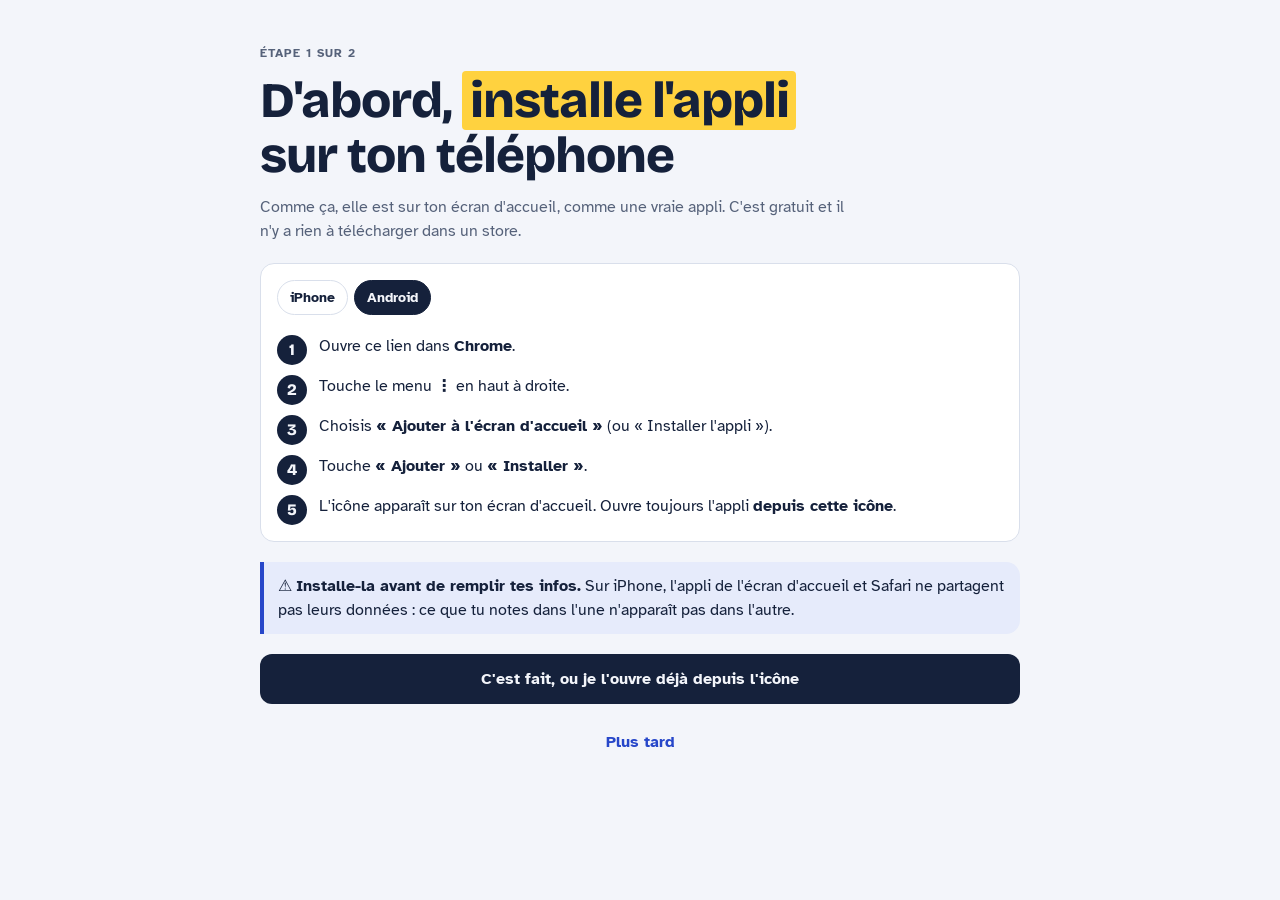
==== commit 5fb69333: "Add files via upload" ====
--- a/app/index.html
+++ b/app/index.html
@@ -15,13 +15,12 @@
 <meta name="apple-mobile-web-app-title" content="Galère Academy">
 <meta name="apple-mobile-web-app-status-bar-style" content="default">
 <style>:root{padding-top:env(safe-area-inset-top,0px);padding-bottom:env(safe-area-inset-bottom,0px)}body{margin:0}img{max-width:100%}[hidden]{display:none!important}</style>
+<script>/* compteur de visites anonyme, sans cookie (GoatCounter) */(function(){if(location.hostname!=="galere-academy.fr")return;try{if(localStorage.getItem("skipgc")==="t")return;}catch(e){}window.gcQ=window.gcQ||[];var s=document.createElement("script");s.async=true;s.src="https://gc.zgo.at/count.js";s.setAttribute("data-goatcounter","https://galere-academy.goatcounter.com/count");s.setAttribute("data-goatcounter-settings",'{"no_onload":true}');s.onload=function(){window.gcFlush=function(){var q=window.gcQ;while(q.length){var x=q.shift();try{window.goatcounter.count(x.event?{path:x.path,title:x.path,event:true}:{path:x.path});}catch(e){}}};window.gcFlush();};document.head.appendChild(s);})();</script>
 </head>
 <body>
 
 
-<link rel="preconnect" href="https://fonts.googleapis.com">
-<link rel="preconnect" href="https://fonts.gstatic.com" crossorigin>
-<link rel="stylesheet" href="https://fonts.googleapis.com/css2?family=Bricolage+Grotesque:opsz,wght@12..96,600;12..96,800&family=Atkinson+Hyperlegible:ital,wght@0,400;0,700;1,400&display=swap">
+<link rel="stylesheet" href="../fonts/fonts.css">
 <style>
 /* Layout: une app mobile d'abord — barre d'onglets en bas, une vue à la fois (Accueil, Fiches, Jeux, Mon kit, Contacts) ; le dossier administratif comme motif : onglets de classeur, tampons « VALIDÉ » */
 :root{
@@ -85,7 +84,9 @@
 .folder strong{font-family:var(--display);font-size:1.1rem;line-height:1.15}
 .folder span{color:var(--muted);font-size:.88rem}
 .folder .done{color:var(--ok);font-weight:700}
-.fgrid{display:grid;gap:30px 12px;grid-template-columns:repeat(auto-fill,minmax(210px,1fr));padding-top:22px}
+.fgrid{display:grid;gap:30px 12px;grid-template-columns:repeat(auto-fill,minmax(150px,1fr));padding-top:22px}
+.fgrid .folder .top{flex-direction:column;align-items:flex-start;gap:10px}
+.fgrid .folder strong{font-family:var(--display);font-size:1.02rem;line-height:1.2}
 .back{align-self:flex-start;background:none;border:0;padding:6px 0;color:var(--accent);font-weight:700}
 .bref{background:var(--marker);color:var(--marker-ink);border-radius:var(--r);padding:16px 16px 16px 18px;display:flex;flex-direction:column;gap:8px}
 .bref h3{font-size:1rem;text-transform:uppercase;letter-spacing:.06em}
@@ -730,8 +731,13 @@
   let st = {checks:{}, contacts:{}, budget:{}, best:{}};
   try{ const s = JSON.parse(localStorage.getItem(KEY) || "null"); if(s) st = Object.assign(st, s); }catch(e){}
   const save = () => { try{ localStorage.setItem(KEY, JSON.stringify(st)); }catch(e){} };
+  // compteur de visites anonyme (GoatCounter, sans cookie) : seulement sur galere-academy.fr
+  const skipGc = () => { try{ return localStorage.getItem("skipgc") === "t"; }catch(e){ return false; } };
+  const gc = (path, ev) => { if(skipGc()) return; try{ (window.gcQ = window.gcQ || []).push({path, event: !!ev}); if(window.gcFlush) window.gcFlush(); }catch(e){} };
   const applyFz = () => { try{ document.documentElement.style.setProperty("--fz", st.fz || 1); }catch(e){} };
   applyFz();
+  setTimeout(() => { if(standalone()) gc("ouverture-appli-installee", 1); }, 0);
+  try{ addEventListener("appinstalled", () => gc("installation", 1)); }catch(e){}
   // lecture à voix haute
   const canSpeak = () => { try{ return "speechSynthesis" in window && "SpeechSynthesisUtterance" in window; }catch(e){ return false; } };
   let speakBtn = null;
@@ -862,7 +868,7 @@
   const bipBtn = () => bip ? `<button type="button" class="btn" id="bipbtn" style="margin-bottom:10px">📲 Installer l'appli maintenant</button>` : "";
   const standalone = () => { try{ return matchMedia("(display-mode: standalone)").matches || navigator.standalone === true; }catch(e){ return false; } };
   function bindInstall(root){
-    const bb = root.querySelector("#bipbtn"); if(bb) bb.onclick = async () => { if(!bip) return; bip.prompt(); try{ await bip.userChoice; }catch(e){} bip = null; bb.remove(); };
+    const bb = root.querySelector("#bipbtn"); if(bb) bb.onclick = async () => { if(!bip) return; bip.prompt(); try{ const c = await bip.userChoice; if(c && c.outcome === "accepted") gc("installation-bouton", 1); }catch(e){} bip = null; bb.remove(); };
     root.querySelectorAll("[data-os]").forEach(b => b.onclick = () => { const box = b.closest(".instbox"); box.innerHTML = installHtml(b.dataset.os); bindInstall(box); });
   }
   function vInstaller(){
@@ -903,7 +909,7 @@
   }
 
   // ---------- ACCUEIL
-  let goBackup = false;
+  let goBackup = false, regOpen = false;
   function hasData(){ return Object.keys(st.checks||{}).length > 2 || (st.rdv||[]).length > 0 || Object.keys(st.contacts||{}).length > 0 || !!localStorage.getItem("galere-academy-vault"); }
   function bkBanner(){
     if(!st.onboarded || embedded || !storageOK || !hasData()) return "";
@@ -915,22 +921,15 @@
   }
   function vAccueil(){
     const bd = birthdayBanner();
-    const m18 = monthsTo18(), ag = ageNow();
+    const m18 = monthsTo18(), ag = ageNow(), compact = !!(st.onboarded || st.prenom);
     const where = ag === null ? "" : m18 > 0 ? `Tes 18 ans : dans ${m18 < 1 ? "moins d'un mois" : m18 + " mois"}. Regarde ta feuille de route.` : ag < 21 ? `Tu as ${ag} ans. Ta feuille de route te dit quoi faire maintenant.` : "";
     $app.innerHTML = `${bd}${storageBanner()}${bkBanner()}
     <section class="hero">
       <span class="eyebrow">${st.prenom ? "Salut " + esc(st.prenom) + " 👋" : "Le parcours des 18-21 ans"}</span>
       <h1>Bienvenue à la <span class="mk">Galère Academy</span></h1>
-      <p class="lede">Les papiers, les sites, les numéros… c'est compliqué pour tout le monde. Ici, on ne te fait pas la leçon : on joue, on teste, on se trompe sans risque, et tu repars avec les bons réflexes.</p>
-      <div class="mosaic">${["sante","caf","impots","banque","logement","emploi","mdph","papiers","droits","qui"].map(k=>ico(k)).join("")}</div>
+      ${compact ? (where ? `<p class="lede">${where}</p>` : "") : `<p class="lede">Les papiers, les sites, les numéros… c'est compliqué pour tout le monde. Ici, on ne te fait pas la leçon : on joue, on teste, on se trompe sans risque, et tu repars avec les bons réflexes.</p>`}
+      ${compact ? "" : `<div class="mosaic">${["sante","caf","impots","banque","logement","emploi","mdph","papiers","droits","qui"].map(k=>ico(k)).join("")}</div>`}
     </section>
-    <div class="card" data-prog="all"></div>
-    <div class="card"><span class="eyebrow">Moi</span>
-      <div style="display:grid;grid-template-columns:1fr 1fr;gap:10px"><label style="display:flex;flex-direction:column;gap:4px;font-size:.88rem;font-weight:700">Mon prénom<input type="text" id="me-prenom" value="${esc(st.prenom||"")}" placeholder="Facultatif" autocomplete="given-name"></label>
-      <label style="display:flex;flex-direction:column;gap:4px;font-size:.88rem;font-weight:700">Ma date de naissance<input type="date" id="me-naiss" value="${esc(st.naissance||"")}" style="font:inherit;color:var(--ink);background:var(--surface);border:1px solid var(--line);border-radius:10px;padding:9px 10px;min-width:0"></label></div>
-      <span class="foot">${where || "Facultatif : pour te souhaiter ton anniversaire et te dire où tu en es avant tes 18 ans. Reste sur ce téléphone."}</span></div>
-    <div class="card"><span class="eyebrow">Taille du texte</span><div class="fzrow">${[[1,"A"],[1.15,"A+"],[1.3,"A++"]].map(([v,l])=>`<button type="button" data-fz="${v}" aria-pressed="${(st.fz||1)==v}" style="font-size:${v}rem">${l}</button>`).join("")}</div><span class="foot">Dans chaque fiche, le bouton 🔊 Écouter lit le texte à voix haute.</span></div>
-    <div class="card"><span class="eyebrow">Où j'habite</span>${villeInput("ville0")}${depSelect("dep0")}<span class="foot">${st.loc ? "Tes partenaires les plus proches de " + esc(st.loc.nom) + " sont dans l'onglet Contacts." : "Tape ta ville puis choisis-la dans la liste : l'appli trouvera les partenaires les plus proches."}</span></div>
     <div class="grid" style="grid-template-columns:1fr">
       <a class="big-btn" href="#jeux"><div class="lft">${ico("vf","sante")}<div><strong>Jouer</strong><br><span>J'appelle qui ?, Vrai ou faux, Arnaque ou pas ?, Le mois de Sam</span></div></div><b class="go">›</b></a>
       <a class="big-btn" href="#fiches"><div class="lft">${ico("papiers")}<div><strong>Les fiches</strong><br><span>Santé, CAF, impôts, banque, logement, emploi, MDPH, papiers, droits</span></div></div><b class="go">›</b></a>
@@ -939,18 +938,29 @@
       <a class="big-btn" href="#kit"><div class="lft">${ico("kit","banque")}<div><strong>Mon kit de survie</strong><br><span>Ce que je dois avoir, mon coffre-fort, mon budget</span></div></div><b class="go">›</b></a>
       <a class="big-btn" href="#contacts"><div class="lft">${ico("phone","logement")}<div><strong>Numéros et contacts</strong><br><span>Mes numéros (Sécu, CAF, impôts…), les numéros qui sauvent, les partenaires</span></div></div><b class="go">›</b></a>
     </div>
+    <div class="card" data-prog="all"></div>
+    <details class="card" id="reglages"${st.loc && !regOpen ? "" : " open"}><summary><b>⚙️ Mes réglages</b> <span class="foot">prénom, date de naissance, ville, taille du texte</span></summary><div style="display:flex;flex-direction:column;gap:12px;margin-top:12px">
+    <div class="card" style="box-shadow:none"><span class="eyebrow">Moi</span>
+      <div style="display:grid;grid-template-columns:1fr 1fr;gap:10px"><label style="display:flex;flex-direction:column;gap:4px;font-size:.88rem;font-weight:700">Mon prénom<input type="text" id="me-prenom" value="${esc(st.prenom||"")}" placeholder="Facultatif" autocomplete="given-name"></label>
+      <label style="display:flex;flex-direction:column;gap:4px;font-size:.88rem;font-weight:700">Ma date de naissance<input type="date" id="me-naiss" value="${esc(st.naissance||"")}" style="font:inherit;color:var(--ink);background:var(--surface);border:1px solid var(--line);border-radius:10px;padding:9px 10px;min-width:0"></label></div>
+      <span class="foot">${where || "Facultatif : pour te souhaiter ton anniversaire et te dire où tu en es avant tes 18 ans. Reste sur ce téléphone."}</span></div>
+    <div class="card" style="box-shadow:none"><span class="eyebrow">Taille du texte</span><div class="fzrow">${[[1,"A"],[1.15,"A+"],[1.3,"A++"]].map(([v,l])=>`<button type="button" data-fz="${v}" aria-pressed="${(st.fz||1)==v}" style="font-size:${v}rem">${l}</button>`).join("")}</div><span class="foot">Dans chaque fiche, le bouton 🔊 Écouter lit le texte à voix haute.</span></div>
+    <div class="card" style="box-shadow:none"><span class="eyebrow">Compteur de visites</span><label class="chk" style="align-items:center"><input type="checkbox" id="me-skipgc" ${skipGc() ? "checked" : ""}><span>Ne pas compter mes visites</span></label><span class="foot">On compte les visites de façon anonyme, sans cookie, pour savoir si l'appli est utile. Rien de ce que tu notes n'est envoyé. <a href="https://galere-academy.fr/mentions-legales.html#confidentialite">En savoir plus</a></span></div>
+    <div class="card" style="box-shadow:none"><span class="eyebrow">Où j'habite</span>${villeInput("ville0")}${depSelect("dep0")}<span class="foot">${st.loc ? "Tes partenaires les plus proches de " + esc(st.loc.nom) + " sont dans l'onglet Contacts." : "Tape ta ville puis choisis-la dans la liste : l'appli trouvera les partenaires les plus proches."}</span></div>
+    </div></details>
     <details class="card"><summary><b>📲 Installer l'appli sur mon téléphone</b></summary><div class="instbox" style="margin-top:10px">${installHtml(isIOS() ? "ios" : "and")}</div></details>
     <div class="card" style="flex-direction:row;align-items:center;gap:14px">${ico("droits","droits",44)}<div><b style="font-family:var(--display)">Créée par des éducs et des ASS</b><br><span class="foot">Une appli pensée par des éducateurs et des assistants de service social de l'ASE, à partir de ce que les jeunes nous demandent vraiment.</span></div></div>
-    <p class="foot">Informations à jour en novembre 2026. Les montants changent chaque année : vérifie sur ameli.fr, caf.fr, impots.gouv.fr ou service-public.fr. Cette appli ne remplace pas ton référent.</p>`;
+    <p class="foot">Informations à jour en novembre 2026. Les montants changent chaque année : vérifie sur ameli.fr, caf.fr, impots.gouv.fr ou service-public.fr. Cette appli ne remplace pas ton référent. <a href="https://galere-academy.fr/mentions-legales.html">Mentions légales et confidentialité</a></p>`;
     renderProg($app.querySelector("[data-prog]")); bindInstall($app);
-    $app.querySelectorAll("[data-fz]").forEach(b => b.onclick = () => { st.fz = +b.dataset.fz; save(); applyFz(); vAccueil(); });
+    const sk = $app.querySelector("#me-skipgc"); if(sk) sk.onchange = () => { try{ if(sk.checked) localStorage.setItem("skipgc","t"); else localStorage.removeItem("skipgc"); }catch(e){} };
+    $app.querySelectorAll("[data-fz]").forEach(b => b.onclick = () => { st.fz = +b.dataset.fz; save(); applyFz(); regOpen = true; vAccueil(); });
     const bkg = $app.querySelector("#bk-go"); if(bkg) bkg.onclick = () => { goBackup = true; };
     const bkl = $app.querySelector("#bk-later"); if(bkl) bkl.onclick = () => { st.bkSnooze = Date.now(); save(); vAccueil(); };
     $app.querySelector("#dep0").addEventListener("change", e => { st.dep = e.target.value; save(); });
     $app.querySelector("#go18").addEventListener("click", () => { openFiche = "droits"; });
     const b18 = $app.querySelector("#bd18"); if(b18) b18.addEventListener("click", () => { openFiche = "droits"; });
-    $app.querySelector("#me-prenom").addEventListener("change", e => { st.prenom = e.target.value.trim(); save(); vAccueil(); });
-    $app.querySelector("#me-naiss").addEventListener("change", e => { st.naissance = e.target.value; save(); vAccueil(); });
+    $app.querySelector("#me-prenom").addEventListener("change", e => { st.prenom = e.target.value.trim(); save(); regOpen = true; vAccueil(); });
+    $app.querySelector("#me-naiss").addEventListener("change", e => { st.naissance = e.target.value; save(); regOpen = true; vAccueil(); });
     if(bd){ const k = "bd-" + new Date().getFullYear(); if(!st[k]){ st[k] = 1; save(); setTimeout(confetti, 300); } }
     attachVille($app.querySelector("#ville0"), $app.querySelector("#ville0-sug"), () => { const s = $app.querySelector("#dep0"); if(s) s.value = st.dep; });
   }
@@ -959,13 +969,14 @@
   let openFiche = null;
   function vFiches(){
     if(openFiche){ return vFiche(GA.fiches.find(f => f.id === openFiche)); }
-    $app.innerHTML = `<div class="fhead" data-c="papiers">${ico("papiers","papiers",52)}<div><span class="eyebrow">Ton classeur</span><h2>Les fiches</h2></div></div><p class="lede">Une fiche par thème. Ouvre une fiche pour lire l'essentiel et cocher ce que tu as fait.</p>
-    <h3>Les démarches pas à pas</h3>
-    <div class="filters">${GA.demarches.map(d=>`<button class="chip" data-dm="${d.id}" data-fid="${d.fiche}">${esc(d.titre.split(" (")[0])}</button>`).join("")}</div>
+    $app.innerHTML = `<div class="fhead" data-c="papiers">${ico("papiers","papiers",52)}<div><span class="eyebrow">Ton classeur</span><h2>Les fiches</h2></div></div><p class="lede">Une fiche par thème. Touche une fiche pour l'ouvrir.</p>
     <div class="fgrid">${GA.fiches.map(f => {
       const k = (f.faire||[]).map((t,i)=>f.id+"-"+i), d = nbDone(k);
       return `<button class="folder" data-c="${f.id}" data-n="${f.n === "0" ? "Départ" : f.n}" data-f="${f.id}"><div class="top">${ico(f.id,null,40)}<strong>${esc(f.titre)}</strong></div><span>${k.length ? (d === k.length ? `<span class="done">Tout est fait</span>` : `${d} / ${k.length} à faire`) : "À lire"}</span></button>`;
-    }).join("")}</div>`;
+    }).join("")}</div>
+    <h3 style="margin-top:8px">Les démarches pas à pas</h3>
+    <div class="filters">${GA.demarches.map(d=>`<button class="chip" data-dm="${d.id}" data-fid="${d.fiche}">${esc(d.titre.split(" (")[0])}</button>`).join("")}</div>
+    `;
     $app.querySelectorAll("[data-f]").forEach(b => b.onclick = () => { openFiche = b.dataset.f; vFiches(); window.scrollTo(0,0); });
     $app.querySelectorAll("[data-dm]").forEach(b => b.onclick = () => { stopSpeak(); openFiche = b.dataset.fid; vFiches(); const d = document.getElementById("dem-"+b.dataset.dm); if(d){ d.open = true; d.scrollIntoView({block:"start"}); } });
   }
@@ -1014,12 +1025,14 @@
       let t = "";
       if(k === "f"){ t = [f.titre + ".", ...f.bref, f.note || "", f.liste ? f.liste.titre + ". " + f.liste.items.join(" ") : "", f.aide ? "Qui peut m'aider ? " + f.aide : ""].join(" "); }
       else { const d = GA.demarches.find(x => x.id === id); if(!d) return; t = [d.titre + ".", "Quand ? " + d.quand, "Étape par étape.", ...d.etapes.map((e,i) => "Étape " + (i+1) + ". " + e), "Les papiers à préparer : " + d.pieces.join(", ") + ".", d.astuce ? "Astuce. " + d.astuce : ""].join(" "); }
+      if(speakBtn !== b) gc("ecouter", 1);
       speak(t, b);
     });
     const shr = $app.querySelector("#mj-share"); if(shr) shr.onclick = () => {
       const lines = [], todo = [];
       GA.majorite.forEach((ph,i) => ph.items.forEach((x,j) => (st.checks["mj-"+i+"-"+j] ? lines : todo).push("- " + x.t)));
       const txt = `Ma feuille de route Galère Academy${st.prenom ? " (" + st.prenom + ")" : ""} : ${lines.length} étapes faites sur ${lines.length + todo.length}.\n\nC'est fait :\n${lines.join("\n") || "- rien pour l'instant"}\n\nIl me reste :\n${todo.join("\n") || "- tout est fait !"}`;
+      gc("partage-referent", 1);
       shareText("Ma feuille de route", txt, $app.querySelector("#mj-msg"));
     };
     $app.querySelectorAll("[data-godm]").forEach(b => b.onclick = () => { const dm = GA.demarches.find(x => x.id === b.dataset.godm); if(!dm) return; openFiche = dm.fiche; vFiches(); const el = document.getElementById("dem-"+dm.id); if(el){ el.open = true; el.scrollIntoView({block:"start"}); } });
@@ -1220,9 +1233,9 @@
         const text = await makeBackup(code);
         const name = "sauvegarde-galere-academy-" + new Date().toISOString().slice(0,10) + ".galere";
         const file = new File([text], name, {type:"application/json"});
-        if(navigator.canShare && navigator.canShare({files:[file]})){ try{ await navigator.share({files:[file], title:"Ma sauvegarde Galère Academy"}); st.lastBk = Date.now(); save(); msg.textContent = "Sauvegarde prête. Range-la dans un endroit sûr."; return; }catch(e){ if(e && e.name === "AbortError"){ msg.textContent = ""; return; } } }
+        if(navigator.canShare && navigator.canShare({files:[file]})){ try{ await navigator.share({files:[file], title:"Ma sauvegarde Galère Academy"}); st.lastBk = Date.now(); save(); gc("sauvegarde", 1); msg.textContent = "Sauvegarde prête. Range-la dans un endroit sûr."; return; }catch(e){ if(e && e.name === "AbortError"){ msg.textContent = ""; return; } } }
         const a = document.createElement("a"); a.href = URL.createObjectURL(file); a.download = name; document.body.appendChild(a); a.click(); a.remove();
-        st.lastBk = Date.now(); save();
+        st.lastBk = Date.now(); save(); gc("sauvegarde", 1);
         msg.textContent = "Sauvegarde téléchargée : " + name + ". Si rien ne se passe, ouvre l'appli depuis son site (galere-academy.fr).";
       }catch(e){ msg.innerHTML = `<span class="err">La sauvegarde n'a pas pu être créée.</span>`; }
     };
@@ -1411,7 +1424,7 @@
       try{ await loadData(); }catch(e){ box.innerHTML = `<div class="help" style="grid-column:1/-1"><span>Les adresses n'ont pas pu se charger. Vérifie ta connexion et réessaie.</span></div>`; return; }
       const d = dep();
       const list = GA.national.filter(o => !q || (o.nom+" "+o.role).toLowerCase().includes(q));
-      box.innerHTML = list.map(o => { const np = o.k ? nearest(o.k, 3) : []; return `<div class="card org" data-c="${o.c}"><div class="row" style="align-items:center;gap:10px">${ico(o.ic,o.c,36)}<h3>${esc(o.nom)}</h3></div><span>${esc(o.role)}</span>${o.tel?`<span class="tel">Numéro national : ${esc(o.tel)}</span>`:""}${np.length ? `<div class="places">${placeHtml(np[0])}${np.length>1?`<details><summary class="foot" style="cursor:pointer;font-weight:700">${np.length-1} autre${np.length>2?"s":""} accueil${np.length>2?"s":""} proche${np.length>2?"s":""}</summary><div class="places" style="margin-top:8px">${np.slice(1).map(placeHtml).join("")}</div></details>`:""}</div>` : (o.site?`<a href="https://${o.site.startsWith("www")?o.site:"www."+o.site}" target="_blank" rel="noopener">📍 Trouver l'accueil le plus proche</a>`:"")}${o.k && d ? `<a href="${annu(o.k)}" target="_blank" rel="noopener">Toutes les adresses du ${esc(d[0])}</a>` : ""}</div>`; }).join("") + (st.dep === "31" ? `<details class="card" style="grid-column:1/-1"><summary><b>Coordonnées du Lauragais (MDS de Villefranche)</b></summary><div class="grid" style="margin-top:10px">` + GA.annuaire.map(o => `<div class="card org"><h3>${esc(o.nom)}</h3><span>${esc(o.role)}</span>${o.ou?`<span class="foot">${esc(o.ou)}</span>`:""}${o.tel?`<span class="tel">${esc(o.tel)}</span>`:""}</div>`).join("") + `</div></details>` : "") + `<p class="foot" style="grid-column:1/-1">Adresses : annuaire officiel de Service Public (données ouvertes, novembre 2026). Vérifie les horaires avant de te déplacer.</p>`;
+      box.innerHTML = list.map(o => { const np = o.k ? nearest(o.k, 3) : []; return `<div class="card org" data-c="${o.c}"><div class="row" style="align-items:center;gap:10px">${ico(o.ic,o.c,36)}<h3>${esc(o.nom)}</h3></div><span>${esc(o.role)}</span>${o.tel?`<span class="tel">Numéro national : ${esc(o.tel)}</span>`:""}${np.length ? `<div class="places">${placeHtml(np[0])}${np.length>1?`<details><summary class="foot" style="cursor:pointer;font-weight:700">${np.length-1} autre${np.length>2?"s":""} accueil${np.length>2?"s":""} proche${np.length>2?"s":""}</summary><div class="places" style="margin-top:8px">${np.slice(1).map(placeHtml).join("")}</div></details>`:""}</div>` : (o.site?`<a href="https://${o.site.startsWith("www")?o.site:"www."+o.site}" target="_blank" rel="noopener">📍 Trouver l'accueil le plus proche</a>`:"")}${o.k && d ? `<a href="${annu(o.k)}" target="_blank" rel="noopener">Toutes les adresses du ${esc(d[0])}</a>` : ""}</div>`; }).join("") + (st.dep === "31" ? `<details class="card" style="grid-column:1/-1"><summary><b>Coordonnées du Lauragais (MDS de Villefranche)</b></summary><div class="grid" style="margin-top:10px">` + GA.annuaire.map(o => `<div class="card org"><h3>${esc(o.nom)}</h3><span>${esc(o.role)}</span>${o.ou?`<span class="foot">${esc(o.ou)}</span>`:""}${o.tel?`<span class="tel">${esc(o.tel)}</span>`:""}</div>`).join("") + `</div></details>` : "") + `<p class="foot" style="grid-column:1/-1">Adresses : annuaire officiel de Service Public et liste des communes de geo.api.gouv.fr, données publiques sous Licence Ouverte (Etalab 2.0), relevées en novembre 2026. Vérifie les horaires avant de te déplacer.</p>`;
     };
     $app.querySelector("#q").addEventListener("input", e => draw(e.target.value)); draw("");
     attachVille($app.querySelector("#ville"), $app.querySelector("#ville-sug"), () => draw($app.querySelector("#q").value));
@@ -1437,6 +1450,7 @@
     const desc = [r.tel ? "Téléphone : " + r.tel : "", r.avec ? "Avec : " + r.avec : "", (r.docs||[]).length ? "À prendre : " + r.docs.map(x => x.t).join(", ") : "", r.notes || ""].filter(Boolean).join("\n");
     const stamp = new Date().toISOString().replace(/[-:]/g,"").slice(0,15) + "Z";
     const ics = ["BEGIN:VCALENDAR","VERSION:2.0","PRODID:-//Galere Academy//FR","CALSCALE:GREGORIAN","BEGIN:VEVENT","UID:" + r.id + "@galere-academy.fr","DTSTAMP:" + stamp, start, end, "SUMMARY:" + e((r.objet ? r.objet + " – " : "") + t.nom), r.lieu ? "LOCATION:" + e(r.lieu) : "", desc ? "DESCRIPTION:" + e(desc) : "", "BEGIN:VALARM","ACTION:DISPLAY","DESCRIPTION:" + e("Rendez-vous demain : " + t.nom),"TRIGGER:-P1D","END:VALARM","BEGIN:VALARM","ACTION:DISPLAY","DESCRIPTION:" + e("Rendez-vous dans 2 heures : " + t.nom),"TRIGGER:-PT2H","END:VALARM","END:VEVENT","END:VCALENDAR"].filter(Boolean).join("\r\n");
+    gc("agenda-telephone", 1);
     const name = "rdv-" + r.date + ".ics", file = new File([ics], name, {type:"text/calendar"});
     const a = document.createElement("a"); a.href = URL.createObjectURL(file); a.download = name; document.body.appendChild(a); a.click(); a.remove();
   }
@@ -1554,14 +1568,14 @@
 
   const VIEWS = {accueil:vAccueil, fiches:vFiches, jeux:vJeux, agenda:vAgenda, kit:vKit, contacts:vContacts};
   function route(){
-    if(!st.installSeen && !standalone() && !st.onboarded && !(st.prenom || st.naissance || st.loc)){ vInstaller(); return; }
-    if(!st.onboarded && !(st.prenom || st.naissance || st.loc)){ vBienvenue(); return; }
+    if(!st.installSeen && !standalone() && !st.onboarded && !(st.prenom || st.naissance || st.loc)){ vInstaller(); gc("/app/installer"); return; }
+    if(!st.onboarded && !(st.prenom || st.naissance || st.loc)){ vBienvenue(); gc("/app/bienvenue"); return; }
     document.querySelector("nav.tabs").hidden = false;
     const v = (location.hash||"").replace("#","");
     const name = VIEWS[v] ? v : "accueil";
     document.querySelectorAll("nav.tabs a").forEach(a => a.setAttribute("aria-current", a.dataset.v === name ? "page" : "false"));
     if(name !== "fiches") openFiche = null; if(name !== "agenda") editR = null; if(name !== "kit" && vKey) vLock();
-    VIEWS[name](); window.scrollTo(0,0);
+    VIEWS[name](); window.scrollTo(0,0); gc("/app/" + name);
   }
   window.addEventListener("hashchange", route);
   document.querySelectorAll("nav.tabs a").forEach(a => a.addEventListener("click", () => { if(a.dataset.v === "jeux") game = null; if(a.dataset.v==="fiches") openFiche = null; if(location.hash === "#"+a.dataset.v) route(); }));
--- a/fonts/fonts.css
+++ b/fonts/fonts.css
@@ -0,0 +1,10 @@
+@font-face{font-family:'Bricolage Grotesque';font-style:normal;font-weight:600;font-display:swap;src:url(bricolage-grotesque-latin-ext-600-normal.woff2) format('woff2');unicode-range:U+0100-02BA,U+02BD-02C5,U+02C7-02CC,U+02CE-02D7,U+02DD-02FF,U+0304,U+0308,U+0329,U+1D00-1DBF,U+1E00-1E9F,U+1EF2-1EFF,U+2020,U+20A0-20AB,U+20AD-20C0,U+2113,U+2C60-2C7F,U+A720-A7FF}
+@font-face{font-family:'Bricolage Grotesque';font-style:normal;font-weight:600;font-display:swap;src:url(bricolage-grotesque-latin-600-normal.woff2) format('woff2');unicode-range:U+0000-00FF,U+0131,U+0152-0153,U+02BB-02BC,U+02C6,U+02DA,U+02DC,U+0304,U+0308,U+0329,U+2000-206F,U+20AC,U+2122,U+2191,U+2193,U+2212,U+2215,U+FEFF,U+FFFD}
+@font-face{font-family:'Bricolage Grotesque';font-style:normal;font-weight:800;font-display:swap;src:url(bricolage-grotesque-latin-ext-800-normal.woff2) format('woff2');unicode-range:U+0100-02BA,U+02BD-02C5,U+02C7-02CC,U+02CE-02D7,U+02DD-02FF,U+0304,U+0308,U+0329,U+1D00-1DBF,U+1E00-1E9F,U+1EF2-1EFF,U+2020,U+20A0-20AB,U+20AD-20C0,U+2113,U+2C60-2C7F,U+A720-A7FF}
+@font-face{font-family:'Bricolage Grotesque';font-style:normal;font-weight:800;font-display:swap;src:url(bricolage-grotesque-latin-800-normal.woff2) format('woff2');unicode-range:U+0000-00FF,U+0131,U+0152-0153,U+02BB-02BC,U+02C6,U+02DA,U+02DC,U+0304,U+0308,U+0329,U+2000-206F,U+20AC,U+2122,U+2191,U+2193,U+2212,U+2215,U+FEFF,U+FFFD}
+@font-face{font-family:'Atkinson Hyperlegible';font-style:normal;font-weight:400;font-display:swap;src:url(atkinson-hyperlegible-latin-ext-400-normal.woff2) format('woff2');unicode-range:U+0100-02BA,U+02BD-02C5,U+02C7-02CC,U+02CE-02D7,U+02DD-02FF,U+0304,U+0308,U+0329,U+1D00-1DBF,U+1E00-1E9F,U+1EF2-1EFF,U+2020,U+20A0-20AB,U+20AD-20C0,U+2113,U+2C60-2C7F,U+A720-A7FF}
+@font-face{font-family:'Atkinson Hyperlegible';font-style:normal;font-weight:400;font-display:swap;src:url(atkinson-hyperlegible-latin-400-normal.woff2) format('woff2');unicode-range:U+0000-00FF,U+0131,U+0152-0153,U+02BB-02BC,U+02C6,U+02DA,U+02DC,U+0304,U+0308,U+0329,U+2000-206F,U+20AC,U+2122,U+2191,U+2193,U+2212,U+2215,U+FEFF,U+FFFD}
+@font-face{font-family:'Atkinson Hyperlegible';font-style:normal;font-weight:700;font-display:swap;src:url(atkinson-hyperlegible-latin-ext-700-normal.woff2) format('woff2');unicode-range:U+0100-02BA,U+02BD-02C5,U+02C7-02CC,U+02CE-02D7,U+02DD-02FF,U+0304,U+0308,U+0329,U+1D00-1DBF,U+1E00-1E9F,U+1EF2-1EFF,U+2020,U+20A0-20AB,U+20AD-20C0,U+2113,U+2C60-2C7F,U+A720-A7FF}
+@font-face{font-family:'Atkinson Hyperlegible';font-style:normal;font-weight:700;font-display:swap;src:url(atkinson-hyperlegible-latin-700-normal.woff2) format('woff2');unicode-range:U+0000-00FF,U+0131,U+0152-0153,U+02BB-02BC,U+02C6,U+02DA,U+02DC,U+0304,U+0308,U+0329,U+2000-206F,U+20AC,U+2122,U+2191,U+2193,U+2212,U+2215,U+FEFF,U+FFFD}
+@font-face{font-family:'Atkinson Hyperlegible';font-style:italic;font-weight:400;font-display:swap;src:url(atkinson-hyperlegible-latin-ext-400-italic.woff2) format('woff2');unicode-range:U+0100-02BA,U+02BD-02C5,U+02C7-02CC,U+02CE-02D7,U+02DD-02FF,U+0304,U+0308,U+0329,U+1D00-1DBF,U+1E00-1E9F,U+1EF2-1EFF,U+2020,U+20A0-20AB,U+20AD-20C0,U+2113,U+2C60-2C7F,U+A720-A7FF}
+@font-face{font-family:'Atkinson Hyperlegible';font-style:italic;font-weight:400;font-display:swap;src:url(atkinson-hyperlegible-latin-400-italic.woff2) format('woff2');unicode-range:U+0000-00FF,U+0131,U+0152-0153,U+02BB-02BC,U+02C6,U+02DA,U+02DC,U+0304,U+0308,U+0329,U+2000-206F,U+20AC,U+2122,U+2191,U+2193,U+2212,U+2215,U+FEFF,U+FFFD}
